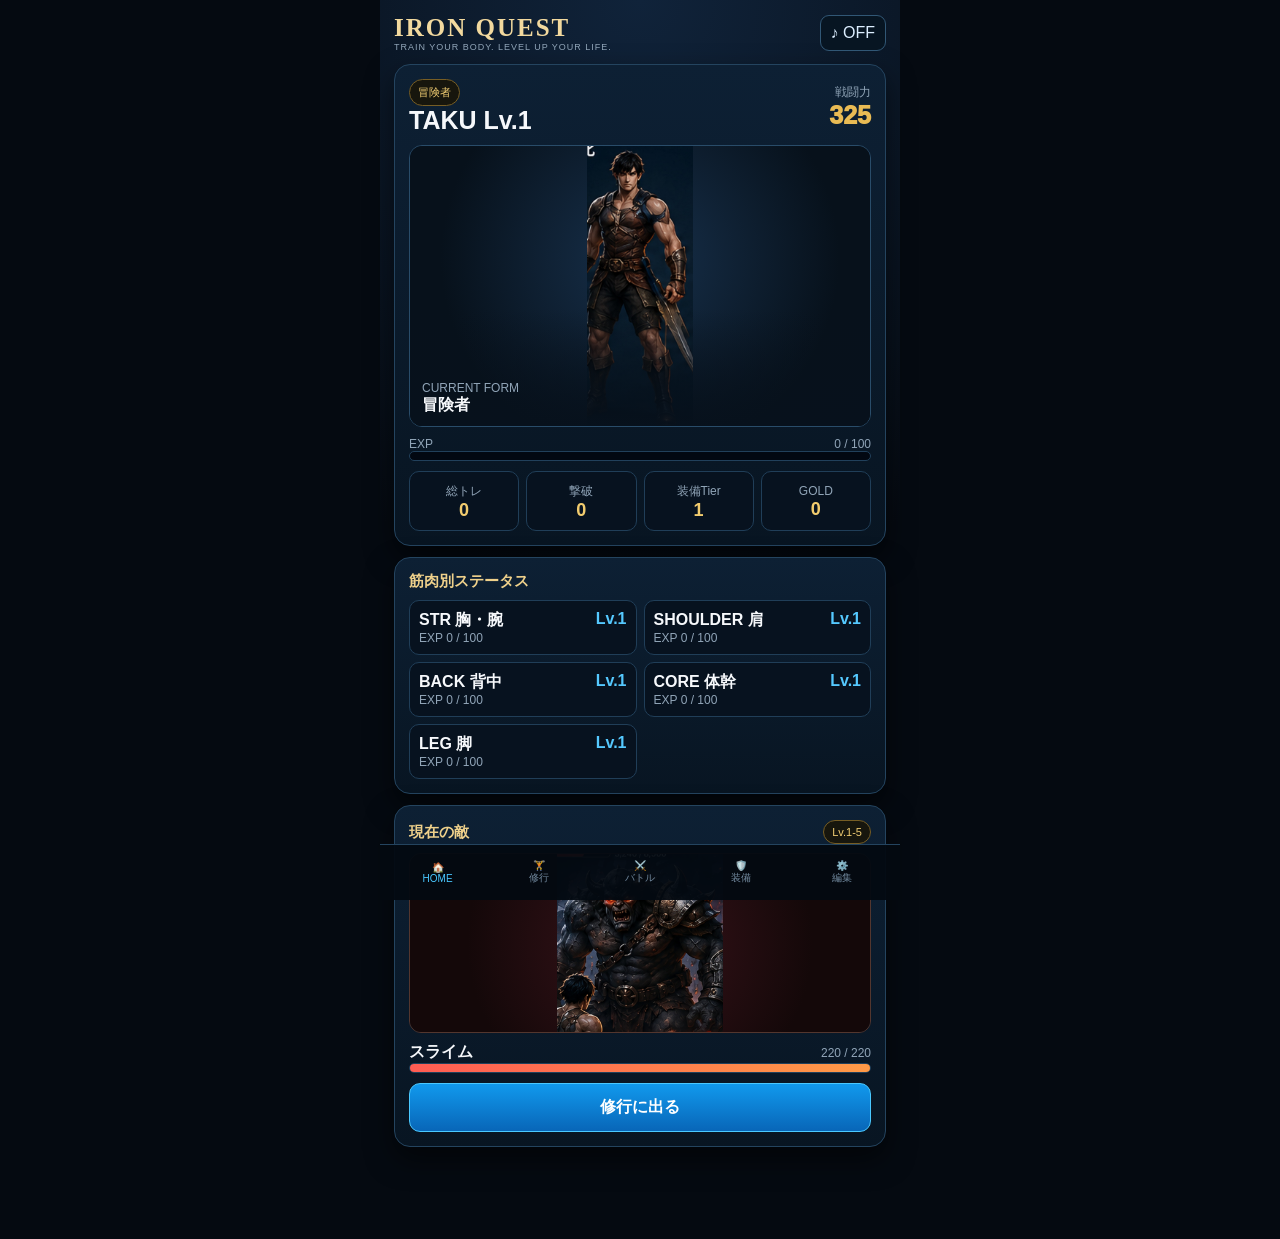
==== index.html @ e8887444 "Rename index 2.html to index.html" ====
<!doctype html>
<html lang="ja">
<head>
<meta charset="utf-8">
<meta name="viewport" content="width=device-width,initial-scale=1,viewport-fit=cover">
<meta name="theme-color" content="#050a11">
<link rel="manifest" href="manifest.json">
<link rel="apple-touch-icon" href="icon-192.png">
<title>IRON QUEST</title>
<style>
:root{
 --bg:#050a11;--panel:#0a1725;--panel2:#0e2135;--line:#24445f;--text:#f6f8fb;
 --muted:#91a5b8;--gold:#e9bb54;--blue:#21a8ff;--red:#ff6158;--green:#68d69b;
}
*{box-sizing:border-box}
body{margin:0;background:var(--bg);color:var(--text);font-family:-apple-system,BlinkMacSystemFont,"Segoe UI",sans-serif}
button,input,select{font:inherit} button{cursor:pointer}
.app{max-width:520px;min-height:100vh;margin:auto;padding:14px 14px 92px;background:radial-gradient(circle at 50% 0,#10233a 0,#050a11 46%)}
header{display:flex;justify-content:space-between;align-items:center;margin-bottom:12px}
.logo{font:900 25px Georgia,serif;letter-spacing:.08em;color:#f2d99e}.tag{font-size:9px;letter-spacing:.11em;color:var(--muted)}
.iconbtn{border:1px solid #315775;background:#071522;color:#dceeff;border-radius:9px;padding:8px 10px}
.card{background:linear-gradient(180deg,#0d2034,#081522);border:1px solid var(--line);border-radius:16px;padding:14px;box-shadow:0 12px 28px #0008}
.row{display:flex;gap:9px;align-items:center}.between{justify-content:space-between}.small{font-size:12px;color:var(--muted)}
.badge{display:inline-flex;padding:5px 8px;border:1px solid #765d24;border-radius:999px;background:#17160d;color:#f2ce73;font-size:11px}
.big{font-size:25px;font-weight:900}.power{font-size:25px;font-weight:1000;color:var(--gold)}
.hero{height:282px;margin:10px 0;border:1px solid #294c69;border-radius:13px;overflow:hidden;position:relative;background:#07111b}
.hero img{width:100%;height:100%;object-fit:contain;object-position:center bottom;background:radial-gradient(circle at 50% 40%,#17304b,#07111b 70%);display:block}
.hero:after{content:"";position:absolute;inset:0;background:linear-gradient(to top,#07111cf3 0,transparent 42%)}
.heroLabel{position:absolute;left:12px;bottom:10px;z-index:2}
.bar{height:10px;background:#020812;border:1px solid #21405b;border-radius:999px;overflow:hidden}.bar>div{height:100%;background:linear-gradient(90deg,#168ce2,#54d8ff)}
.hp>div{background:linear-gradient(90deg,#ff5c53,#ff9a47)}
.stats{display:grid;grid-template-columns:repeat(3,1fr);gap:7px;margin-top:10px}.stat{text-align:center;background:#07121f;border:1px solid #203e58;border-radius:10px;padding:9px}.stat b{display:block;font-size:18px;color:#f2cc6e}
.section{margin-top:11px}.section h3{font-size:15px;color:#efd18b;margin:0 0 9px}
.grid2{display:grid;grid-template-columns:1fr 1fr;gap:7px}.muscle{background:#07121f;border:1px solid #203e58;border-radius:10px;padding:9px}.muscle span{float:right;color:#55c9ff;font-weight:900}
.enemyVisual{height:180px;border:1px solid #53362e;border-radius:12px;overflow:hidden;background:#160a0a;margin:9px 0}.enemyVisual img{width:100%;height:100%;object-fit:contain;background:radial-gradient(circle,#39131a,#140809 70%)}
.primary,.secondary,.danger{width:100%;border-radius:11px;padding:13px 14px;font-weight:900}.primary{border:1px solid #4ac8ff;background:linear-gradient(180deg,#1199ed,#0866b8);color:white}.secondary{border:1px solid #2c506e;background:#0c2033;color:#eaf4ff}.danger{border:1px solid #6c3338;background:#2b1215;color:#ffb7bc}
.page{display:none}.page.active{display:block}
.tabs{position:fixed;bottom:0;left:50%;transform:translateX(-50%);max-width:520px;width:100%;display:grid;grid-template-columns:repeat(5,1fr);background:#040a11f2;border-top:1px solid #24445f;padding:7px 7px calc(7px + env(safe-area-inset-bottom));z-index:40}.tab{border:0;background:none;color:#72899e;padding:8px 3px;font-size:10px}.tab.active{color:#4ac8ff}
.exercise{background:#081827;border:1px solid #23445f;border-radius:12px;padding:11px;margin-bottom:8px}.exhead{display:flex;justify-content:space-between;gap:8px;margin-bottom:8px}.exname{font-weight:900}.type{font-size:10px;border:1px solid #365e7c;border-radius:999px;padding:4px 7px;color:#9cddff}
.setlabels{display:grid;grid-template-columns:28px 1fr 1fr 34px;gap:6px;margin:2px 0 0;color:#91a5b8;font-size:10px;text-align:center}.setrow{display:grid;grid-template-columns:28px 1fr 1fr 34px;gap:6px;align-items:center;margin-top:6px}.unitfield{position:relative}.unitfield input{width:100%;min-width:0;background:#030d17;border:1px solid #28506d;color:#fff;border-radius:8px;padding:9px 36px 9px 9px}.unitfield .unit{position:absolute;right:10px;top:50%;transform:translateY(-50%);font-size:12px;color:#91a5b8;pointer-events:none}.check{width:25px;height:25px;accent-color:#19a6ff}.record{font-size:11px;color:#f2c96c;margin-top:6px}
.editor{display:grid;grid-template-columns:1.6fr .7fr .7fr .6fr;gap:6px;margin-bottom:6px}.editor input,.muscleSel{width:100%;min-width:0;background:#030d17;border:1px solid #28506d;color:#fff;border-radius:8px;padding:8px}.editrow{display:flex;gap:6px;margin-bottom:10px}
.overlay{display:none;position:fixed;inset:0;background:#010409ed;z-index:90;align-items:center;justify-content:center;padding:18px}.overlay.show{display:flex}.modal{width:min(450px,100%);max-height:88vh;overflow:auto}.result{text-align:center}.resultExp{font-size:40px;color:#ffd15e;font-weight:1000}.damage{font-size:29px;color:#ffdf75;font-weight:1000;margin:5px 0}.loot{font-size:58px;margin:7px}
.reviewRow{display:grid;grid-template-columns:1.6fr .7fr .7fr .6fr;gap:6px;padding:8px 0;border-bottom:1px solid #193349;font-size:12px}.reviewRow b{font-size:12px}
.note{padding:10px;border:1px solid #294c68;background:#071522;border-radius:10px;font-size:12px;color:#b9cad8}.historyItem{padding:10px 0;border-bottom:1px solid #1a344a}.historyItem:last-child{border:0}
.toast{position:fixed;top:15px;left:50%;transform:translateX(-50%) translateY(-75px);z-index:100;background:#071726;border:1px solid #55c9ff;color:white;padding:10px 14px;border-radius:10px;transition:.25s;font-weight:800;text-align:center;max-width:90%}.toast.show{transform:translateX(-50%) translateY(0)}

/* ===== IRON QUEST battle / level-up presentation ===== */
.battleOverlay{display:none;position:fixed;inset:0;z-index:120;background:radial-gradient(circle at 50% 38%,#14243a 0,#03060b 72%);overflow:hidden;color:#fff}
.battleOverlay.show{display:block}
.battleStage{position:absolute;inset:0;max-width:520px;margin:auto;overflow:hidden}
.battleTop{position:absolute;top:max(18px,env(safe-area-inset-top));left:18px;right:18px;z-index:5}
.battleTitle{text-align:center;font-weight:1000;letter-spacing:.16em;color:#f0cd75;font-size:14px}
.battleEnemyName{text-align:center;font-size:25px;font-weight:1000;margin-top:6px}
.battleArena{position:absolute;left:0;right:0;top:105px;bottom:205px;overflow:hidden;background:
 radial-gradient(circle at 68% 42%,#57201855,transparent 27%),
 linear-gradient(to top,#03060b 0,#07101b 48%,#101725 100%)}
.battleArena:before{content:"";position:absolute;inset:0;background:linear-gradient(115deg,transparent 44%,#ffffff08 49%,transparent 54%)}
.fighter{position:absolute;bottom:28px;transition:transform .22s ease,filter .15s ease,opacity .25s}
.fighter img{width:100%;height:100%;object-fit:contain;display:block;filter:drop-shadow(0 15px 13px #000b)}
.playerFighter{width:46%;height:62%;left:-2%;transform:translateX(-8%) scale(.92);transform-origin:bottom center}
.enemyFighter{width:58%;height:78%;right:-4%;transform-origin:bottom center}
.playerFighter.attack{transform:translateX(58%) translateY(-3%) scale(1.04)}
.playerFighter.recoil{transform:translateX(-5%) scale(.92)}
.enemyFighter.hit{animation:enemyHit .42s ease}
.enemyFighter.criticalHit{animation:criticalHit .58s ease}
@keyframes enemyHit{0%,100%{transform:translateX(0)}25%{transform:translateX(13px) rotate(1deg);filter:brightness(1.8)}55%{transform:translateX(-10px) rotate(-1deg);filter:brightness(1.4)}}
@keyframes criticalHit{0%,100%{transform:scale(1)}18%{transform:translateX(20px) scale(1.03);filter:brightness(2.5)}38%{transform:translateX(-18px) scale(.97)}58%{transform:translateX(14px) scale(1.02);filter:hue-rotate(-25deg) brightness(1.9)}}
.slashFx{position:absolute;z-index:4;left:45%;top:30%;width:8px;height:230px;border-radius:99px;background:linear-gradient(#fff,#ffd44f 45%,#ff6a29);box-shadow:0 0 16px #fff,0 0 40px #ff9f27;opacity:0;transform:rotate(48deg) scaleY(.15)}
.slashFx.fire{animation:slash .32s ease-out}
@keyframes slash{0%{opacity:0;transform:rotate(48deg) scaleY(.12)}25%{opacity:1}100%{opacity:0;transform:rotate(48deg) scaleY(1.25)}}
.screenFlash{position:absolute;inset:0;z-index:3;background:#fff;opacity:0;pointer-events:none}
.screenFlash.fire{animation:flashBattle .32s ease-out}
@keyframes flashBattle{0%{opacity:0}18%{opacity:.72}100%{opacity:0}}
.damagePop{position:absolute;z-index:7;left:50%;top:43%;transform:translate(-50%,-50%) scale(.55);text-align:center;opacity:0;white-space:nowrap}
.damagePop.show{animation:damagePop .85s cubic-bezier(.2,.8,.2,1)}
.damageType{font-size:18px;font-weight:1000;letter-spacing:.12em}
.damageNumber{font-size:54px;line-height:.9;font-weight:1000;text-shadow:0 4px 0 #4c1600,0 0 18px currentColor}
.damagePop.normal{color:#f4f7fb}.damagePop.power{color:#73d4ff}.damagePop.critical{color:#ffd34f}
@keyframes damagePop{0%{opacity:0;transform:translate(-50%,-50%) scale(.45)}25%{opacity:1;transform:translate(-50%,-56%) scale(1.15)}70%{opacity:1;transform:translate(-50%,-62%) scale(1)}100%{opacity:0;transform:translate(-50%,-76%) scale(.92)}}
.battleHud{position:absolute;left:18px;right:18px;bottom:95px;z-index:6}
.battleHpLabels{display:flex;justify-content:space-between;align-items:end;margin-bottom:7px}
.battleHpName{font-size:19px;font-weight:900}.battleHpNum{font-size:13px;color:#9dafc1}
.battleHpBar{height:14px;background:#03070c;border:1px solid #324a60;border-radius:999px;overflow:hidden}
.battleHpFill{height:100%;background:linear-gradient(90deg,#ed3636,#ff7d3e);transition:width .8s cubic-bezier(.2,.8,.2,1);box-shadow:0 0 14px #ff483c77}
.battleMessage{height:44px;text-align:center;padding-top:12px;color:#a9bdcf;font-size:13px}
.rewardPanel{display:none;position:absolute;z-index:10;left:20px;right:20px;top:50%;transform:translateY(-50%);padding:20px;background:linear-gradient(180deg,#10243a,#07121e);border:1px solid #bc8a32;border-radius:18px;text-align:center;box-shadow:0 24px 70px #000d}
.rewardPanel.show{display:block;animation:panelIn .45s ease}
@keyframes panelIn{from{opacity:0;transform:translateY(-44%) scale(.9)}to{opacity:1;transform:translateY(-50%) scale(1)}}
.rewardTitle{font-size:27px;font-weight:1000;color:#ffd572}.rewardItems{display:grid;grid-template-columns:repeat(3,1fr);gap:8px;margin:16px 0}
.rewardItem{border:1px solid #294d69;background:#071725;border-radius:12px;padding:10px 5px}.rewardIcon{font-size:31px}.rewardVal{font-weight:900;color:#f3d076;font-size:13px;margin-top:4px}
.battleContinue{border:1px solid #4ac8ff;background:linear-gradient(#149eed,#0866b8);color:#fff;width:100%;border-radius:11px;padding:13px;font-weight:900}
.levelOverlay{display:none;position:fixed;inset:0;z-index:140;background:radial-gradient(circle at 50% 45%,#58461b 0,#111729 34%,#020509 75%);align-items:center;justify-content:center;padding:22px;color:#fff}
.levelOverlay.show{display:flex;animation:levelBg .8s ease}
@keyframes levelBg{0%{filter:brightness(3)}100%{filter:brightness(1)}}
.levelRays{position:absolute;width:430px;height:430px;border-radius:50%;background:repeating-conic-gradient(from 0deg,#ffd86600 0 8deg,#ffd86622 8deg 11deg);animation:spin 12s linear infinite}
@keyframes spin{to{transform:rotate(360deg)}}
.levelCard{position:relative;z-index:2;text-align:center;width:min(420px,100%)}
.levelKicker{color:#f4cf70;letter-spacing:.25em;font-weight:900}.levelMain{font-size:48px;font-weight:1000;color:#ffe28c;text-shadow:0 0 25px #ffbb36;margin:7px 0}
.levelJump{font-size:22px;font-weight:900}.levelChar{height:260px;margin:10px auto}.levelChar img{width:100%;height:100%;object-fit:contain;filter:drop-shadow(0 12px 16px #000)}
.levelStats{display:grid;grid-template-columns:1fr 1fr;gap:8px;margin:13px 0}.levelStat{background:#081827;border:1px solid #41617a;border-radius:11px;padding:10px}.levelStat b{display:block;color:#67d4ff;font-size:19px}
.levelUnlock{background:#241c0b;border:1px solid #9a7529;border-radius:12px;padding:10px;color:#f3d27d;margin-bottom:12px}

</style>
</head>
<body>
<div id="toast" class="toast"></div>
<div class="app">
<header>
 <div><div class="logo">IRON QUEST</div><div class="tag">TRAIN YOUR BODY. LEVEL UP YOUR LIFE.</div></div>
 <button id="soundBtn" class="iconbtn">♪ OFF</button>
</header>

<section id="home" class="page active">
 <div class="card">
  <div class="row between">
   <div><span id="titleBadge" class="badge">冒険者</span><div class="big">TAKU <span id="levelText">Lv.1</span></div></div>
   <div style="text-align:right"><div class="small">戦闘力</div><div class="power" id="powerText">0</div></div>
  </div>
  <div class="hero"><img id="heroImg" src="stage_1.jpg" alt="character"><div class="heroLabel"><div class="small">CURRENT FORM</div><b id="formText">冒険者</b></div></div>
  <div class="row between small"><span>EXP</span><span id="xpText"></span></div>
  <div class="bar"><div id="xpFill"></div></div>
  <div class="stats" style="grid-template-columns:repeat(4,1fr)">
   <div class="stat"><span class="small">総トレ</span><b id="totalWorkouts">0</b></div>
   <div class="stat"><span class="small">撃破</span><b id="kills">0</b></div>
   <div class="stat"><span class="small">装備Tier</span><b id="gearTier">1</b></div>
   <div class="stat"><span class="small">GOLD</span><b id="goldText">0</b></div>
  </div>
 </div>
 <div class="card section"><h3>筋肉別ステータス</h3><div id="muscleGrid" class="grid2"></div></div>
 <div class="card section">
  <div class="row between"><h3 style="margin:0">現在の敵</h3><span class="badge" id="enemyLv"></span></div>
  <div class="enemyVisual"><img id="enemyImg" src="enemy.jpg" alt="enemy"></div>
  <div class="row between"><b id="enemyName"></b><span class="small" id="enemyHpText"></span></div>
  <div class="bar hp"><div id="enemyHpFill"></div></div>
  <div style="height:10px"></div><button class="primary" data-go="train">修行に出る</button>
 </div>
</section>

<section id="train" class="page">
 <div class="card"><div class="row between"><div><div class="small">TODAY'S TRAINING</div><h2 style="margin:2px 0">今日の修行</h2></div><span class="badge" id="progressBadge">0%</span></div><div class="small">重量・回数は各セットで変更可能。変更値は次回にも引き継がれます。</div></div>
 <div id="exerciseList" class="section"></div>
 <button class="primary" id="reviewBtn">トレーニング完了 → 記録確認</button>
</section>

<section id="battle" class="page">
 <div class="card">
  <div class="small">BATTLE</div><h2 style="margin:2px 0">討伐進行</h2>
  <div class="enemyVisual"><img src="boss.jpg" alt="boss"></div>
  <div class="row between"><b id="battleEnemy"></b><span class="small" id="battleHp"></span></div>
  <div class="bar hp"><div id="battleHpFill"></div></div>
  <div class="note section">トレーニングを確定すると攻撃。自己ベスト更新数に応じて追加ダメージ。</div>
 </div>
</section>

<section id="gear" class="page">
 <div class="card"><div class="small">CHARACTER</div><h2 style="margin:2px 0">装備・進化</h2><div class="hero"><img id="gearImg" src="stage_1.jpg" alt="character"></div><div id="gearDesc"></div></div>
 <div class="card section"><h3>次の進化</h3><div id="evolutionText" class="note"></div></div>
</section>

<section id="settings" class="page">
 <div class="card"><div class="small">TRAINING MENU</div><h2 style="margin:2px 0">メニュー編集</h2><div class="small">種目・重量・回数・セット・対象部位をいつでも変更。</div><div style="height:12px"></div><div id="menuEditor"></div><button class="secondary" id="addExercise">＋ 種目追加</button><div style="height:8px"></div><button class="primary" id="saveMenu">保存</button></div>
 <div class="card section"><h3>履歴</h3><div id="history"></div></div>
 <div class="card section"><button class="danger" id="resetData">全データ初期化</button></div>
</section>
</div>

<nav class="tabs">
 <button class="tab active" data-page="home">🏠<br>HOME</button>
 <button class="tab" data-page="train">🏋️<br>修行</button>
 <button class="tab" data-page="battle">⚔️<br>バトル</button>
 <button class="tab" data-page="gear">🛡️<br>装備</button>
 <button class="tab" data-page="settings">⚙️<br>編集</button>
</nav>

<div class="overlay" id="reviewOverlay">
 <div class="card modal">
  <div class="small">REVIEW</div><h2 style="margin:2px 0 8px">今日の記録を確認</h2>
  <div id="reviewList"></div>
  <div style="height:10px"></div>
  <button class="primary" id="finalizeBtn">記録を確定して戦う</button>
  <div style="height:7px"></div><button class="secondary" id="backToTrain">戻って修正</button>
 </div>
</div>

<div class="overlay" id="resultOverlay">
 <div class="card modal result">
  <div class="small">TRAINING COMPLETE</div>
  <div class="resultExp" id="resultTitle"></div>
  <div class="damage" id="damageText"></div>
  <div id="resultText"></div>
  <div class="loot" id="loot"></div>
  <button class="primary" id="closeResult">報酬を受け取る</button>
 </div>
</div>


<div id="battleOverlay" class="battleOverlay" aria-hidden="true">
  <div class="battleStage">
    <div class="battleTop">
      <div class="battleTitle">BATTLE</div>
      <div id="animEnemyName" class="battleEnemyName">ENEMY</div>
    </div>
    <div class="battleArena">
      <div id="animPlayer" class="fighter playerFighter"><img id="animPlayerImg" src="stage_1.jpg" alt="player"></div>
      <div id="animEnemy" class="fighter enemyFighter"><img src="enemy.jpg" alt="enemy"></div>
      <div id="slashFx" class="slashFx"></div>
      <div id="screenFlash" class="screenFlash"></div>
      <div id="damagePop" class="damagePop normal">
        <div id="damageType" class="damageType">NORMAL</div>
        <div id="damageNumber" class="damageNumber">0</div>
      </div>
    </div>
    <div class="battleHud">
      <div class="battleHpLabels"><div id="animHpName" class="battleHpName">ENEMY</div><div id="animHpText" class="battleHpNum">0 / 0</div></div>
      <div class="battleHpBar"><div id="animHpFill" class="battleHpFill"></div></div>
      <div id="battleMessage" class="battleMessage">トレーニング結果を戦闘力へ変換中...</div>
    </div>
    <div id="rewardPanel" class="rewardPanel">
      <div id="rewardTitle" class="rewardTitle">VICTORY!</div>
      <div class="small">討伐報酬</div>
      <div class="rewardItems">
        <div class="rewardItem"><div class="rewardIcon">✨</div><div class="small">EXP</div><div id="rewardExp" class="rewardVal">+0</div></div>
        <div class="rewardItem"><div class="rewardIcon">🪙</div><div class="small">GOLD</div><div id="rewardGold" class="rewardVal">+0</div></div>
        <div class="rewardItem"><div class="rewardIcon">💎</div><div class="small">DROP</div><div id="rewardDrop" class="rewardVal">なし</div></div>
      </div>
      <button id="battleContinue" class="battleContinue">次へ</button>
    </div>
  </div>
</div>

<div id="levelOverlay" class="levelOverlay" aria-hidden="true">
  <div class="levelRays"></div>
  <div class="levelCard">
    <div class="levelKicker">LEVEL UP</div>
    <div class="levelMain">LEVEL UP!</div>
    <div id="levelJump" class="levelJump">Lv.1 → Lv.2</div>
    <div class="levelChar"><img id="levelCharImg" src="stage_1.jpg" alt="level up character"></div>
    <div class="levelStats">
      <div class="levelStat"><span class="small">戦闘力</span><b id="levelPowerGain">+0</b></div>
      <div class="levelStat"><span class="small">筋肉LvUP</span><b id="levelMuscleGain">0</b></div>
    </div>
    <div id="levelUnlock" class="levelUnlock">新たな力を獲得した</div>
    <button id="levelContinue" class="battleContinue">冒険を続ける</button>
  </div>
</div>

<script>
(function(){
"use strict";
const defaultMenu=[
{name:"オーバーヘッドプレス",muscle:"SHOULDER",sets:[{kg:35,reps:15},{kg:35,reps:15}]},
{name:"ラットプルダウン",muscle:"BACK",sets:[{kg:35,reps:15},{kg:45,reps:15}]},
{name:"チェストプレス",muscle:"STR",sets:[{kg:25,reps:15},{kg:25,reps:15}]},
{name:"ペクトラル",muscle:"STR",sets:[{kg:15,reps:15},{kg:15,reps:15}]},
{name:"アブドミナルクランチ",muscle:"CORE",sets:[{kg:25,reps:15},{kg:25,reps:15}]},
{name:"ローバック",muscle:"BACK",sets:[{kg:43,reps:15},{kg:43,reps:15}]},
{name:"ロータリートーソー",muscle:"CORE",sets:[{kg:20,reps:15},{kg:20,reps:15}]},
{name:"レッグプレス",muscle:"LEG",sets:[{kg:41,reps:20},{kg:41,reps:20}]},
{name:"アダクター",muscle:"LEG",sets:[{kg:15,reps:20}]}
];
const enemies=[
{name:"スライム",hp:220,lv:"Lv.1-5"},{name:"ゴブリン",hp:350,lv:"Lv.5-10"},{name:"オーガ",hp:600,lv:"Lv.10-20"},
{name:"黒オーガ",hp:900,lv:"Lv.20-30"},{name:"ミノタウロス",hp:1300,lv:"Lv.30-50"},{name:"ドラゴン",hp:1900,lv:"Lv.50-70"},{name:"魔王",hp:2800,lv:"Lv.70+"}
];
const stages=[
{lv:1,title:"冒険者",desc:"初期装備",img:1},{lv:3,title:"木剣士",desc:"武器強化",img:2},{lv:5,title:"革装戦士",desc:"革装備",img:3},
{lv:8,title:"鉄剣士",desc:"鉄剣を獲得",img:4},{lv:10,title:"軽装騎士",desc:"騎士装備",img:5},{lv:15,title:"黒鋼騎士",desc:"肩・胴装備強化",img:6},
{lv:20,title:"重装騎士",desc:"重装備",img:7},{lv:30,title:"魔剣士",desc:"魔剣・赤いオーラ",img:8},
{lv:50,title:"竜騎士",desc:"青炎装備",img:9},{lv:80,title:"神話戦士",desc:"神話級装備",img:10},{lv:100,title:"最終覚醒",desc:"最終形態",img:10}
];
const initial={level:1,xp:0,totalWorkouts:0,kills:0,enemyIndex:0,enemyHp:220,
muscles:{STR:{lv:1,xp:0},SHOULDER:{lv:1,xp:0},BACK:{lv:1,xp:0},CORE:{lv:1,xp:0},LEG:{lv:1,xp:0}},
menu:defaultMenu,records:{},history:[],gold:0};
const clone=x=>JSON.parse(JSON.stringify(x));
function load(){try{const x=JSON.parse(localStorage.getItem("ironQuestV4"));return x?Object.assign(clone(initial),x):clone(initial)}catch(e){return clone(initial)}}
let state=load(),audioCtx=null,bgmTimer=null,bgmOn=false;
function save(){try{localStorage.setItem("ironQuestV4",JSON.stringify(state))}catch(e){}}
function xpNeed(lv){return 100+Math.floor((lv-1)*18)}
function stage(){let s=stages[0];stages.forEach(v=>{if(state.level>=v.lv)s=v});return s}
function power(){return Math.round(state.level*115+Object.values(state.muscles).reduce((a,m)=>a+m.lv*42,0))}
function toast(msg){const e=document.getElementById("toast");e.textContent=msg;e.classList.add("show");setTimeout(()=>e.classList.remove("show"),1600)}
function go(id){document.querySelectorAll(".page").forEach(p=>p.classList.toggle("active",p.id===id));document.querySelectorAll(".tab").forEach(t=>t.classList.toggle("active",t.dataset.page===id));if(id==="train")renderTraining();if(id==="settings")renderEditor();renderAll()}
document.querySelectorAll("[data-go]").forEach(b=>b.addEventListener("click",()=>go(b.dataset.go)));
document.querySelectorAll(".tab").forEach(b=>b.addEventListener("click",()=>go(b.dataset.page)));
function renderAll(){
 const st=stage(),en=enemies[state.enemyIndex%enemies.length];
 if(!Number.isFinite(state.enemyHp)||state.enemyHp<=0)state.enemyHp=en.hp;
 ["heroImg","gearImg"].forEach(id=>document.getElementById(id).src="stage_"+st.img+".jpg");
 document.getElementById("titleBadge").textContent=st.title;document.getElementById("formText").textContent=st.title;
 document.getElementById("levelText").textContent="Lv."+state.level;document.getElementById("powerText").textContent=power().toLocaleString();
 document.getElementById("xpText").textContent=state.xp+" / "+xpNeed(state.level);document.getElementById("xpFill").style.width=Math.min(100,state.xp/xpNeed(state.level)*100)+"%";
 document.getElementById("totalWorkouts").textContent=state.totalWorkouts;document.getElementById("kills").textContent=state.kills;document.getElementById("goldText").textContent=(state.gold||0).toLocaleString();document.getElementById("gearTier").textContent=st.img;
 const labels={STR:"STR 胸・腕",SHOULDER:"SHOULDER 肩",BACK:"BACK 背中",CORE:"CORE 体幹",LEG:"LEG 脚"};
 document.getElementById("muscleGrid").innerHTML=Object.entries(state.muscles).map(([k,m])=>'<div class="muscle"><b>'+labels[k]+'</b><span>Lv.'+m.lv+'</span><div class="small">EXP '+m.xp+' / 100</div></div>').join("");
 ["enemyName","battleEnemy"].forEach(id=>document.getElementById(id).textContent=en.name);
 document.getElementById("enemyLv").textContent=en.lv;document.getElementById("enemyHpText").textContent=state.enemyHp+" / "+en.hp;document.getElementById("battleHp").textContent=state.enemyHp+" / "+en.hp;
 const hp=Math.max(0,Math.min(100,state.enemyHp/en.hp*100));document.getElementById("enemyHpFill").style.width=hp+"%";document.getElementById("battleHpFill").style.width=hp+"%";
 document.getElementById("gearDesc").innerHTML='<b style="color:#e9bb54">'+st.title+'</b><div class="small">'+st.desc+'</div>';
 const next=stages.find(x=>x.lv>state.level);document.getElementById("evolutionText").textContent=next?'Lv.'+next.lv+'「'+next.title+'」で '+next.desc:'最終覚醒済み';
 renderHistory();
}
function renderTraining(){
 const root=document.getElementById("exerciseList");root.innerHTML="";
 state.menu.forEach(ex=>{
  const box=document.createElement("div");box.className="exercise";
  box.innerHTML='<div class="exhead"><div class="exname"></div><span class="type"></span></div><div class="setlabels"><span>SET</span><span>重量</span><span>回数</span><span>完了</span></div><div class="sets"></div>';
  box.querySelector(".exname").textContent=ex.name;box.querySelector(".type").textContent=ex.muscle;
  const sets=box.querySelector(".sets");
  ex.sets.forEach((set,j)=>{
   const r=document.createElement("div");r.className="setrow";r.innerHTML='<b>'+(j+1)+'</b><div class="unitfield"><input class="kg" inputmode="decimal"><span class="unit">kg</span></div><div class="unitfield"><input class="reps" inputmode="numeric"><span class="unit">回</span></div><input class="check" type="checkbox">';
   const kg=r.querySelector(".kg"),reps=r.querySelector(".reps");kg.value=set.kg;reps.value=set.reps;
   kg.addEventListener("change",()=>{set.kg=Number(kg.value)||0;save()});reps.addEventListener("change",()=>{set.reps=Number(reps.value)||0;save()});r.querySelector(".check").addEventListener("change",updateProgress);sets.appendChild(r);
  });
  if(state.records[ex.name]){const d=document.createElement("div");d.className="record";d.textContent="自己ベスト総負荷："+state.records[ex.name].toLocaleString()+"kg";box.appendChild(d)}
  root.appendChild(box);
 });updateProgress();
}
function updateProgress(){const all=[...document.querySelectorAll("#exerciseList .check")],done=all.filter(x=>x.checked).length;document.getElementById("progressBadge").textContent=all.length?Math.round(done/all.length*100)+"%":"0%"}
document.getElementById("reviewBtn").addEventListener("click",()=>{
 const checks=[...document.querySelectorAll("#exerciseList .check")];if(!checks.length||checks.some(x=>!x.checked)){toast("全セット完了後に確認できます");return}
 const root=document.getElementById("reviewList");root.innerHTML='<div class="reviewRow"><b>種目</b><b>重量</b><b>回数</b><b>SET</b></div>';
 state.menu.forEach(ex=>{const r=document.createElement("div");r.className="reviewRow";r.innerHTML='<b></b><span></span><span></span><span></span>';r.children[0].textContent=ex.name;r.children[1].textContent=ex.sets.map(s=>s.kg+"kg").join(" / ");r.children[2].textContent=ex.sets.map(s=>s.reps+"回").join(" / ");r.children[3].textContent=ex.sets.length;root.appendChild(r)});
 document.getElementById("reviewOverlay").classList.add("show");
});
document.getElementById("backToTrain").addEventListener("click",()=>document.getElementById("reviewOverlay").classList.remove("show"));
document.getElementById("finalizeBtn").addEventListener("click",finalizeWorkout);

const wait=ms=>new Promise(resolve=>setTimeout(resolve,ms));
function attackClass(prs){
  if(prs>=3)return {name:"CRITICAL!!",cls:"critical",mult:1.85};
  if(prs>=1)return {name:"POWER!",cls:"power",mult:1.30};
  return {name:"NORMAL",cls:"normal",mult:1.00};
}
async function playBattleSequence(data){
  const ov=document.getElementById("battleOverlay"), st=stage();
  const en=data.enemyBefore;
  document.getElementById("animPlayerImg").src="stage_"+st.img+".jpg";
  document.getElementById("animEnemyName").textContent=en.name;
  document.getElementById("animHpName").textContent=en.name;
  document.getElementById("animHpText").textContent=data.hpBefore+" / "+en.hp;
  document.getElementById("animHpFill").style.width=Math.max(0,data.hpBefore/en.hp*100)+"%";
  document.getElementById("battleMessage").textContent="現実の修行を攻撃力へ変換...";
  document.getElementById("rewardPanel").classList.remove("show");
  ov.classList.add("show"); ov.setAttribute("aria-hidden","false");
  await wait(650);

  const p=document.getElementById("animPlayer"), enemy=document.getElementById("animEnemy");
  const slash=document.getElementById("slashFx"), flash=document.getElementById("screenFlash");
  const pop=document.getElementById("damagePop");
  p.classList.add("attack");
  await wait(180);
  slash.classList.add("fire"); flash.classList.add("fire");
  enemy.classList.add(data.attack.cls==="critical"?"criticalHit":"hit");
  pop.className="damagePop "+data.attack.cls+" show";
  document.getElementById("damageType").textContent=data.attack.name;
  document.getElementById("damageNumber").textContent=data.damage.toLocaleString();
  document.getElementById("battleMessage").textContent=data.attack.name+"　"+data.damage.toLocaleString()+" DAMAGE";
  if(data.attack.cls==="critical") playSfx("win"); else playSfx("hit");
  await wait(350);
  document.getElementById("animHpFill").style.width=Math.max(0,data.hpAfter/en.hp*100)+"%";
  document.getElementById("animHpText").textContent=Math.max(0,data.hpAfter)+" / "+en.hp;
  p.classList.remove("attack");p.classList.add("recoil");
  await wait(650);
  slash.classList.remove("fire");flash.classList.remove("fire");enemy.classList.remove("hit","criticalHit");p.classList.remove("recoil");
  await wait(380);

  document.getElementById("rewardTitle").textContent=data.defeated?"VICTORY!":"TRAINING COMPLETE";
  document.getElementById("rewardExp").textContent="+"+data.exp;
  document.getElementById("rewardGold").textContent="+"+data.gold;
  document.getElementById("rewardDrop").textContent=data.drop||"—";
  document.getElementById("battleMessage").textContent=data.defeated?en.name+" を撃破した！":"敵はまだ立っている。次の修行で追撃しよう。";
  document.getElementById("rewardPanel").classList.add("show");
  return new Promise(resolve=>{
    document.getElementById("battleContinue").onclick=()=>{
      document.getElementById("rewardPanel").classList.remove("show");
      ov.classList.remove("show");ov.setAttribute("aria-hidden","true");resolve();
    };
  });
}
async function playLevelSequence(data){
  if(data.newLv<=data.oldLv)return;
  const ov=document.getElementById("levelOverlay"),st=stage();
  document.getElementById("levelJump").textContent="Lv."+data.oldLv+" → Lv."+data.newLv;
  document.getElementById("levelCharImg").src="stage_"+st.img+".jpg";
  document.getElementById("levelPowerGain").textContent="+"+Math.max(0,data.powerAfter-data.powerBefore).toLocaleString();
  document.getElementById("levelMuscleGain").textContent=data.muscleUps.length+" UP";
  const oldStage=stages.slice().reverse().find(x=>x.lv<=data.oldLv)||stages[0];
  const newStage=stage();
  document.getElementById("levelUnlock").textContent=newStage.title!==oldStage.title
    ?"進化解放：「"+newStage.title+"」"
    :(data.muscleUps.length?data.muscleUps.join(" / "):"基礎戦闘力が上昇した");
  ov.classList.add("show");ov.setAttribute("aria-hidden","false");playSfx("win");
  return new Promise(resolve=>{
    document.getElementById("levelContinue").onclick=()=>{
      ov.classList.remove("show");ov.setAttribute("aria-hidden","true");resolve();
    };
  });
}

async function finalizeWorkout(){
 document.getElementById("reviewOverlay").classList.remove("show");
 let earned=90,prs=0,gains={STR:0,SHOULDER:0,BACK:0,CORE:0,LEG:0};
 const powerBefore=power();
 const enemyBefore={...enemies[state.enemyIndex%enemies.length]};
 const hpBefore=state.enemyHp;

 state.menu.forEach(ex=>{
   const vol=ex.sets.reduce((a,s)=>a+(+s.kg||0)*(+s.reps||0),0),prev=state.records[ex.name]||0;
   let gain=10+Math.min(28,Math.round(vol/270));
   if(vol>prev){gain+=15;prs++;state.records[ex.name]=vol}
   gains[ex.muscle]+=gain;earned+=Math.round(gain*.45)
 });

 const ups=[];
 Object.entries(gains).forEach(([k,g])=>{
   const m=state.muscles[k];m.xp+=g;
   while(m.xp>=100){m.xp-=100;m.lv++;ups.push(k+" Lv."+m.lv)}
 });

 const oldLv=state.level;
 state.xp+=earned;
 while(state.xp>=xpNeed(state.level)){state.xp-=xpNeed(state.level);state.level++}
 state.totalWorkouts++;

 const atk=attackClass(prs);
 const baseDamage=100+prs*35+Math.round(power()/110);
 const damage=Math.round(baseDamage*atk.mult);
 const hpAfter=Math.max(0,hpBefore-damage);
 state.enemyHp=hpAfter;

 let defeated=null,drop="",goldEarned=25+prs*10;
 if(state.enemyHp<=0){
   defeated=enemyBefore;state.kills++;
   goldEarned+=50+state.enemyIndex*20;
   const drops=["鉄鉱石","革素材","魔石","強化石","竜鱗"];
   drop=drops[Math.min(state.enemyIndex,drops.length-1)];
   state.enemyIndex=(state.enemyIndex+1)%enemies.length;
   state.enemyHp=enemies[state.enemyIndex].hp;
 }
 state.gold=(state.gold||0)+goldEarned;
 state.history.unshift({date:new Date().toLocaleDateString("ja-JP"),exp:earned,damage,prs,level:state.level,attack:atk.name});
 state.history=state.history.slice(0,12);
 save();
 const powerAfter=power();
 renderAll();

 await playBattleSequence({
   enemyBefore,hpBefore,hpAfter,damage,exp:earned,gold:goldEarned,drop,
   defeated,attack:atk
 });
 await playLevelSequence({
   oldLv,newLv:state.level,powerBefore,powerAfter,muscleUps:ups
 });
 go("home");
}
document.getElementById("closeResult").addEventListener("click",()=>{document.getElementById("resultOverlay").classList.remove("show");go("home")});
function renderEditor(){
 const root=document.getElementById("menuEditor");root.innerHTML="";
 state.menu.forEach((ex,i)=>{const w=document.createElement("div");w.innerHTML='<div class="editor"><input class="n"><input class="k" inputmode="decimal"><input class="r" inputmode="numeric"><input class="s" inputmode="numeric"></div><div class="editrow"><select class="muscleSel"></select><button class="iconbtn del">削除</button></div>';
 w.querySelector(".n").value=ex.name;w.querySelector(".k").value=ex.sets[0]?.kg||0;w.querySelector(".r").value=ex.sets[0]?.reps||0;w.querySelector(".s").value=ex.sets.length;
 const sel=w.querySelector(".muscleSel");["STR","SHOULDER","BACK","CORE","LEG"].forEach(m=>{const o=document.createElement("option");o.value=m;o.textContent=m;o.selected=m===ex.muscle;sel.appendChild(o)});w.querySelector(".del").addEventListener("click",()=>{state.menu.splice(i,1);renderEditor()});root.appendChild(w)});
}
document.getElementById("addExercise").addEventListener("click",()=>{state.menu.push({name:"新しい種目",muscle:"STR",sets:[{kg:10,reps:15},{kg:10,reps:15}]});renderEditor()});
document.getElementById("saveMenu").addEventListener("click",()=>{[...document.querySelectorAll("#menuEditor>div")].forEach((w,i)=>{const ex=state.menu[i],kg=+w.querySelector(".k").value||0,reps=+w.querySelector(".r").value||0,n=Math.max(1,+w.querySelector(".s").value||1);ex.name=w.querySelector(".n").value.trim()||"種目";ex.muscle=w.querySelector(".muscleSel").value;const old=ex.sets;ex.sets=Array.from({length:n},(_,j)=>({kg:old[j]?.kg??kg,reps:old[j]?.reps??reps}));ex.sets[0].kg=kg;ex.sets[0].reps=reps});save();toast("メニューを保存しました");renderTraining()});
function renderHistory(){const root=document.getElementById("history");if(!root)return;root.innerHTML=state.history.length?state.history.map(h=>'<div class="historyItem"><b>'+h.date+'　Lv.'+h.level+'</b><div class="small">+'+h.exp+' EXP / '+h.damage+' DMG / '+(h.attack||'NORMAL')+' / PR '+h.prs+'種目</div></div>').join(""):'<div class="small">まだ記録はありません。</div>'}
document.getElementById("resetData").addEventListener("click",()=>{if(confirm("全記録を初期化しますか？")){state=clone(initial);save();renderAll();renderEditor();renderTraining();toast("初期化しました")}});
function ensureAudio(){if(!audioCtx)audioCtx=new(window.AudioContext||window.webkitAudioContext)()}
function tone(f,d,type="triangle",gain=.02){ensureAudio();const o=audioCtx.createOscillator(),g=audioCtx.createGain();o.type=type;o.frequency.value=f;g.gain.value=gain;o.connect(g);g.connect(audioCtx.destination);o.start();g.gain.exponentialRampToValueAtTime(.0001,audioCtx.currentTime+d);o.stop(audioCtx.currentTime+d)}
function playSfx(kind){if(!bgmOn)return;if(kind==="win"){[523,659,784,1046].forEach((f,i)=>setTimeout(()=>tone(f,.18,"triangle",.04),i*110))}else tone(120,.12,"sawtooth",.04)}
function startBgm(){ensureAudio();bgmOn=true;document.getElementById("soundBtn").textContent="♪ ON";const notes=[220,261.6,329.6,293.7,246.9,293.7,329.6,392];let i=0;bgmTimer=setInterval(()=>tone(notes[i++%notes.length],.32,"triangle",.012),420)}
function stopBgm(){bgmOn=false;clearInterval(bgmTimer);document.getElementById("soundBtn").textContent="♪ OFF"}
document.getElementById("soundBtn").addEventListener("click",()=>bgmOn?stopBgm():startBgm());
renderAll();
})();
</script>
</body></html>
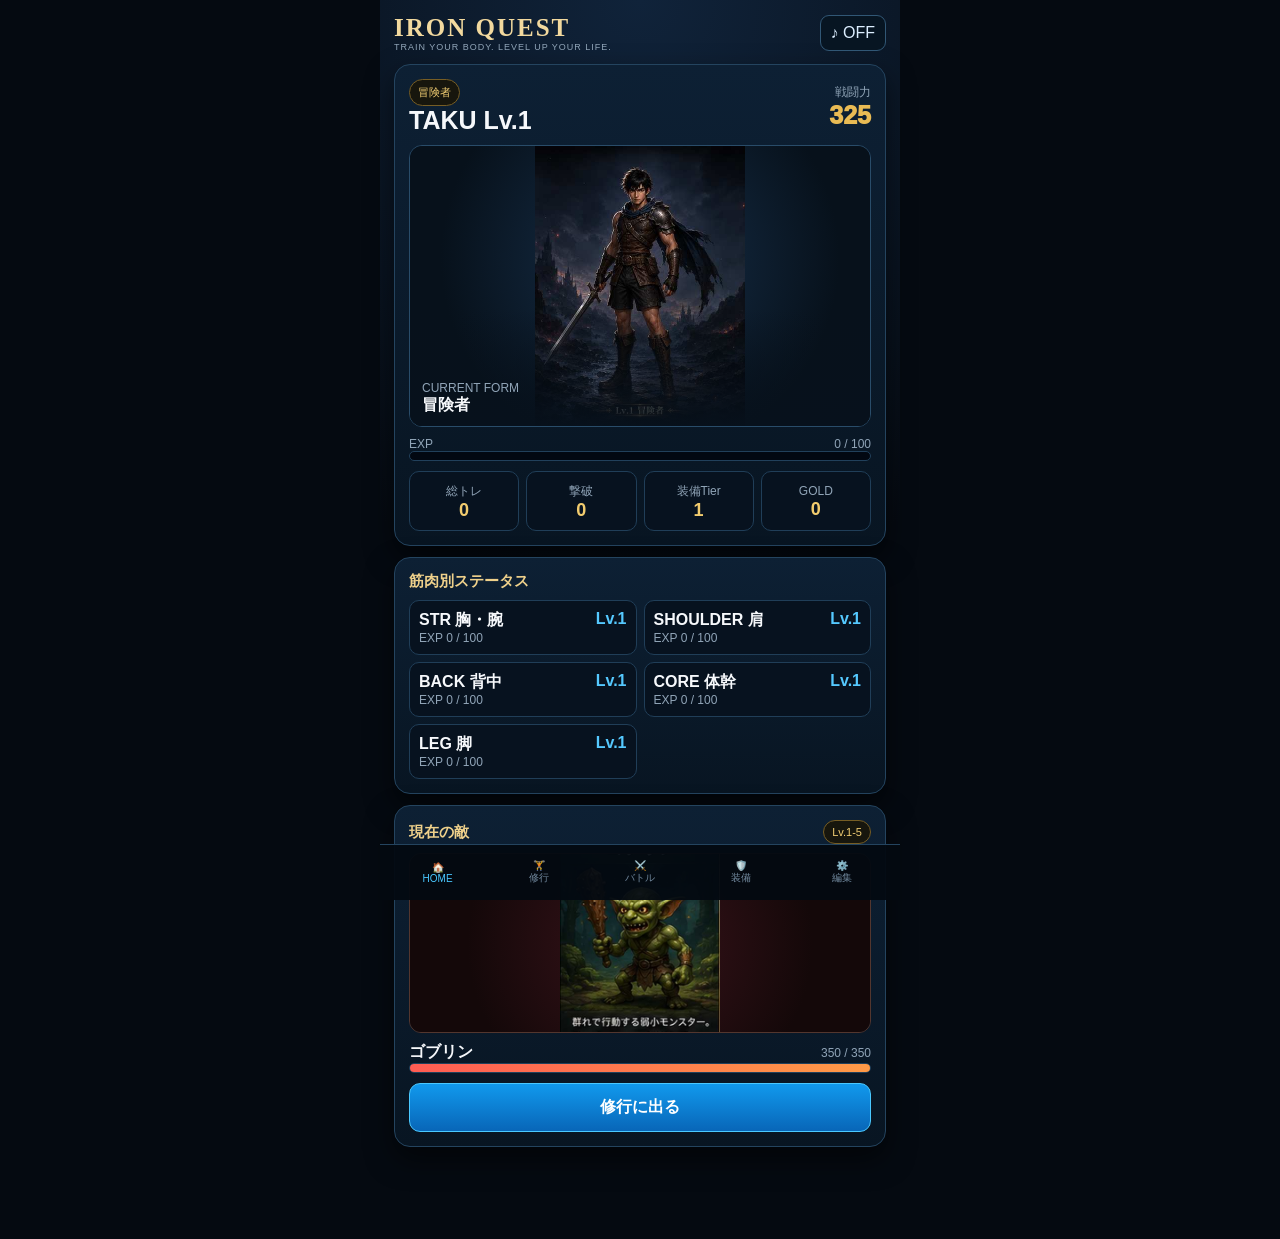
==== commit 964d0b27: "Add files via upload" ====
--- a/index.html
+++ b/index.html
@@ -145,7 +145,7 @@
 <section id="battle" class="page">
  <div class="card">
   <div class="small">BATTLE</div><h2 style="margin:2px 0">討伐進行</h2>
-  <div class="enemyVisual"><img src="boss.jpg" alt="boss"></div>
+  <div class="enemyVisual"><img id="battleEnemyImg" src="enemy.jpg" alt="boss"></div>
   <div class="row between"><b id="battleEnemy"></b><span class="small" id="battleHp"></span></div>
   <div class="bar hp"><div id="battleHpFill"></div></div>
   <div class="note section">トレーニングを確定すると攻撃。自己ベスト更新数に応じて追加ダメージ。</div>
@@ -202,7 +202,7 @@
     </div>
     <div class="battleArena">
       <div id="animPlayer" class="fighter playerFighter"><img id="animPlayerImg" src="stage_1.jpg" alt="player"></div>
-      <div id="animEnemy" class="fighter enemyFighter"><img src="enemy.jpg" alt="enemy"></div>
+      <div id="animEnemy" class="fighter enemyFighter"><img id="animEnemyImg" src="enemy.jpg" alt="enemy"></div>
       <div id="slashFx" class="slashFx"></div>
       <div id="screenFlash" class="screenFlash"></div>
       <div id="damagePop" class="damagePop normal">
@@ -259,16 +259,27 @@
 {name:"アダクター",muscle:"LEG",sets:[{kg:15,reps:20}]}
 ];
 const enemies=[
-{name:"スライム",hp:220,lv:"Lv.1-5"},{name:"ゴブリン",hp:350,lv:"Lv.5-10"},{name:"オーガ",hp:600,lv:"Lv.10-20"},
-{name:"黒オーガ",hp:900,lv:"Lv.20-30"},{name:"ミノタウロス",hp:1300,lv:"Lv.30-50"},{name:"ドラゴン",hp:1900,lv:"Lv.50-70"},{name:"魔王",hp:2800,lv:"Lv.70+"}
+{name:"ゴブリン",min:1,max:5,hp:350,gold:60,exp:40,lv:"Lv.1-5",img:"enemy_goblin.jpg",drop:"ゴブリンの牙"},
+{name:"スケルトン",min:6,max:10,hp:700,gold:120,exp:80,lv:"Lv.6-10",img:"enemy_skeleton.jpg",drop:"古びた骨"},
+{name:"オーク",min:11,max:20,hp:1500,gold:240,exp:160,lv:"Lv.11-20",img:"enemy_orc.jpg",drop:"オークの角"},
+{name:"オーガ",min:21,max:35,hp:2800,gold:480,exp:320,lv:"Lv.21-35",img:"enemy_ogre.jpg",drop:"巨人の血"},
+{name:"ワイバーン",min:36,max:60,hp:6500,gold:900,exp:620,lv:"Lv.36-60",img:"enemy_wyvern.jpg",drop:"竜の鱗"},
+{name:"ドラゴン",min:61,max:85,hp:15000,gold:1800,exp:1200,lv:"Lv.61-85",img:"enemy_dragon.jpg",drop:"竜の宝玉"},
+{name:"魔王 / 古竜",min:86,max:999,hp:40000,gold:4000,exp:2500,lv:"Lv.86-100",img:"enemy_final.jpg",drop:"魔王の心臓"}
 ];
 const stages=[
-{lv:1,title:"冒険者",desc:"初期装備",img:1},{lv:3,title:"木剣士",desc:"武器強化",img:2},{lv:5,title:"革装戦士",desc:"革装備",img:3},
-{lv:8,title:"鉄剣士",desc:"鉄剣を獲得",img:4},{lv:10,title:"軽装騎士",desc:"騎士装備",img:5},{lv:15,title:"黒鋼騎士",desc:"肩・胴装備強化",img:6},
-{lv:20,title:"重装騎士",desc:"重装備",img:7},{lv:30,title:"魔剣士",desc:"魔剣・赤いオーラ",img:8},
-{lv:50,title:"竜騎士",desc:"青炎装備",img:9},{lv:80,title:"神話戦士",desc:"神話級装備",img:10},{lv:100,title:"最終覚醒",desc:"最終形態",img:10}
+{lv:1,title:"冒険者",desc:"初期装備。ここから修行が始まる。",img:"hero_lv1.jpg",tier:1},
+{lv:3,title:"木剣士",desc:"木剣を獲得。最初の進化。",img:"hero_lv3.jpg",tier:2},
+{lv:5,title:"革装戦士",desc:"革装備を獲得し、防具が強化。",img:"hero_lv5.jpg",tier:2},
+{lv:10,title:"蒼刃兵",desc:"蒼い武装を解放。戦士として覚醒。",img:"hero_lv10.jpg",tier:3},
+{lv:20,title:"鉄刃剣士",desc:"本格装備を獲得し、戦闘力が上昇。",img:"hero_lv20.jpg",tier:4},
+{lv:40,title:"重装隊長",desc:"重装備と隊長級の威圧感を獲得。",img:"hero_lv40.jpg",tier:5},
+{lv:70,title:"英雄級",desc:"英雄級の力とオーラを解放。",img:"hero_lv70.jpg",tier:6},
+{lv:100,title:"覇者",desc:"最終覚醒。IRON QUESTの頂点。",img:"hero_lv100.jpg",tier:7}
 ];
-const initial={level:1,xp:0,totalWorkouts:0,kills:0,enemyIndex:0,enemyHp:220,
+function enemyIndexForLevel(lv){const i=enemies.findIndex(e=>lv>=e.min&&lv<=e.max);return i<0?enemies.length-1:i}
+function currentEnemy(){return enemies[enemyIndexForLevel(state.level)]}
+const initial={level:1,xp:0,totalWorkouts:0,kills:0,enemyTier:0,enemyHp:350,
 muscles:{STR:{lv:1,xp:0},SHOULDER:{lv:1,xp:0},BACK:{lv:1,xp:0},CORE:{lv:1,xp:0},LEG:{lv:1,xp:0}},
 menu:defaultMenu,records:{},history:[],gold:0};
 const clone=x=>JSON.parse(JSON.stringify(x));
@@ -283,20 +294,23 @@
 document.querySelectorAll("[data-go]").forEach(b=>b.addEventListener("click",()=>go(b.dataset.go)));
 document.querySelectorAll(".tab").forEach(b=>b.addEventListener("click",()=>go(b.dataset.page)));
 function renderAll(){
- const st=stage(),en=enemies[state.enemyIndex%enemies.length];
- if(!Number.isFinite(state.enemyHp)||state.enemyHp<=0)state.enemyHp=en.hp;
- ["heroImg","gearImg"].forEach(id=>document.getElementById(id).src="stage_"+st.img+".jpg");
+ const st=stage(),idx=enemyIndexForLevel(state.level),en=enemies[idx];
+ if(state.enemyTier===undefined){state.enemyTier=idx;if(!Number.isFinite(state.enemyHp)||state.enemyHp<=0||state.enemyHp>en.hp)state.enemyHp=en.hp}
+ else if(state.enemyTier!==idx){state.enemyTier=idx;state.enemyHp=en.hp;save()}
+ else if(!Number.isFinite(state.enemyHp)||state.enemyHp<=0||state.enemyHp>en.hp){state.enemyHp=en.hp}
+ ["heroImg","gearImg"].forEach(id=>document.getElementById(id).src=st.img);
+ ["enemyImg","battleEnemyImg","animEnemyImg"].forEach(id=>{const el=document.getElementById(id);if(el)el.src=en.img});
  document.getElementById("titleBadge").textContent=st.title;document.getElementById("formText").textContent=st.title;
  document.getElementById("levelText").textContent="Lv."+state.level;document.getElementById("powerText").textContent=power().toLocaleString();
  document.getElementById("xpText").textContent=state.xp+" / "+xpNeed(state.level);document.getElementById("xpFill").style.width=Math.min(100,state.xp/xpNeed(state.level)*100)+"%";
- document.getElementById("totalWorkouts").textContent=state.totalWorkouts;document.getElementById("kills").textContent=state.kills;document.getElementById("goldText").textContent=(state.gold||0).toLocaleString();document.getElementById("gearTier").textContent=st.img;
+ document.getElementById("totalWorkouts").textContent=state.totalWorkouts;document.getElementById("kills").textContent=state.kills;document.getElementById("goldText").textContent=(state.gold||0).toLocaleString();document.getElementById("gearTier").textContent=st.tier;
  const labels={STR:"STR 胸・腕",SHOULDER:"SHOULDER 肩",BACK:"BACK 背中",CORE:"CORE 体幹",LEG:"LEG 脚"};
  document.getElementById("muscleGrid").innerHTML=Object.entries(state.muscles).map(([k,m])=>'<div class="muscle"><b>'+labels[k]+'</b><span>Lv.'+m.lv+'</span><div class="small">EXP '+m.xp+' / 100</div></div>').join("");
  ["enemyName","battleEnemy"].forEach(id=>document.getElementById(id).textContent=en.name);
- document.getElementById("enemyLv").textContent=en.lv;document.getElementById("enemyHpText").textContent=state.enemyHp+" / "+en.hp;document.getElementById("battleHp").textContent=state.enemyHp+" / "+en.hp;
+ document.getElementById("enemyLv").textContent=en.lv;document.getElementById("enemyHpText").textContent=state.enemyHp.toLocaleString()+" / "+en.hp.toLocaleString();document.getElementById("battleHp").textContent=state.enemyHp.toLocaleString()+" / "+en.hp.toLocaleString();
  const hp=Math.max(0,Math.min(100,state.enemyHp/en.hp*100));document.getElementById("enemyHpFill").style.width=hp+"%";document.getElementById("battleHpFill").style.width=hp+"%";
  document.getElementById("gearDesc").innerHTML='<b style="color:#e9bb54">'+st.title+'</b><div class="small">'+st.desc+'</div>';
- const next=stages.find(x=>x.lv>state.level);document.getElementById("evolutionText").textContent=next?'Lv.'+next.lv+'「'+next.title+'」で '+next.desc:'最終覚醒済み';
+ const next=stages.find(x=>x.lv>state.level);document.getElementById("evolutionText").textContent=next?'Lv.'+next.lv+'「'+next.title+'」で '+next.desc:'Lv.100 最終覚醒済み';
  renderHistory();
 }
 function renderTraining(){
@@ -334,12 +348,13 @@
 async function playBattleSequence(data){
   const ov=document.getElementById("battleOverlay"), st=stage();
   const en=data.enemyBefore;
-  document.getElementById("animPlayerImg").src="stage_"+st.img+".jpg";
+  document.getElementById("animPlayerImg").src=st.img;
+  document.getElementById("animEnemyImg").src=en.img;
   document.getElementById("animEnemyName").textContent=en.name;
   document.getElementById("animHpName").textContent=en.name;
-  document.getElementById("animHpText").textContent=data.hpBefore+" / "+en.hp;
+  document.getElementById("animHpText").textContent=data.hpBefore.toLocaleString()+" / "+en.hp.toLocaleString();
   document.getElementById("animHpFill").style.width=Math.max(0,data.hpBefore/en.hp*100)+"%";
-  document.getElementById("battleMessage").textContent="現実の修行を攻撃力へ変換...";
+  document.getElementById("battleMessage").textContent=en.lv+"　現実の修行を攻撃力へ変換...";
   document.getElementById("rewardPanel").classList.remove("show");
   ov.classList.add("show"); ov.setAttribute("aria-hidden","false");
   await wait(650);
@@ -358,7 +373,7 @@
   if(data.attack.cls==="critical") playSfx("win"); else playSfx("hit");
   await wait(350);
   document.getElementById("animHpFill").style.width=Math.max(0,data.hpAfter/en.hp*100)+"%";
-  document.getElementById("animHpText").textContent=Math.max(0,data.hpAfter)+" / "+en.hp;
+  document.getElementById("animHpText").textContent=Math.max(0,data.hpAfter).toLocaleString()+" / "+en.hp.toLocaleString();
   p.classList.remove("attack");p.classList.add("recoil");
   await wait(650);
   slash.classList.remove("fire");flash.classList.remove("fire");enemy.classList.remove("hit","criticalHit");p.classList.remove("recoil");
@@ -381,7 +396,7 @@
   if(data.newLv<=data.oldLv)return;
   const ov=document.getElementById("levelOverlay"),st=stage();
   document.getElementById("levelJump").textContent="Lv."+data.oldLv+" → Lv."+data.newLv;
-  document.getElementById("levelCharImg").src="stage_"+st.img+".jpg";
+  document.getElementById("levelCharImg").src=st.img;
   document.getElementById("levelPowerGain").textContent="+"+Math.max(0,data.powerAfter-data.powerBefore).toLocaleString();
   document.getElementById("levelMuscleGain").textContent=data.muscleUps.length+" UP";
   const oldStage=stages.slice().reverse().find(x=>x.lv<=data.oldLv)||stages[0];
@@ -401,7 +416,7 @@
  document.getElementById("reviewOverlay").classList.remove("show");
  let earned=90,prs=0,gains={STR:0,SHOULDER:0,BACK:0,CORE:0,LEG:0};
  const powerBefore=power();
- const enemyBefore={...enemies[state.enemyIndex%enemies.length]};
+ const enemyBefore={...currentEnemy()};
  const hpBefore=state.enemyHp;
 
  state.menu.forEach(ex=>{
@@ -431,11 +446,11 @@
  let defeated=null,drop="",goldEarned=25+prs*10;
  if(state.enemyHp<=0){
    defeated=enemyBefore;state.kills++;
-   goldEarned+=50+state.enemyIndex*20;
-   const drops=["鉄鉱石","革素材","魔石","強化石","竜鱗"];
-   drop=drops[Math.min(state.enemyIndex,drops.length-1)];
-   state.enemyIndex=(state.enemyIndex+1)%enemies.length;
-   state.enemyHp=enemies[state.enemyIndex].hp;
+   goldEarned+=enemyBefore.gold;
+   drop=enemyBefore.drop;
+   const nextIdx=enemyIndexForLevel(state.level);
+   state.enemyTier=nextIdx;
+   state.enemyHp=enemies[nextIdx].hp;
  }
  state.gold=(state.gold||0)+goldEarned;
  state.history.unshift({date:new Date().toLocaleDateString("ja-JP"),exp:earned,damage,prs,level:state.level,attack:atk.name});
@@ -473,4 +488,4 @@
 renderAll();
 })();
 </script>
-</body></html>
+</body></html>
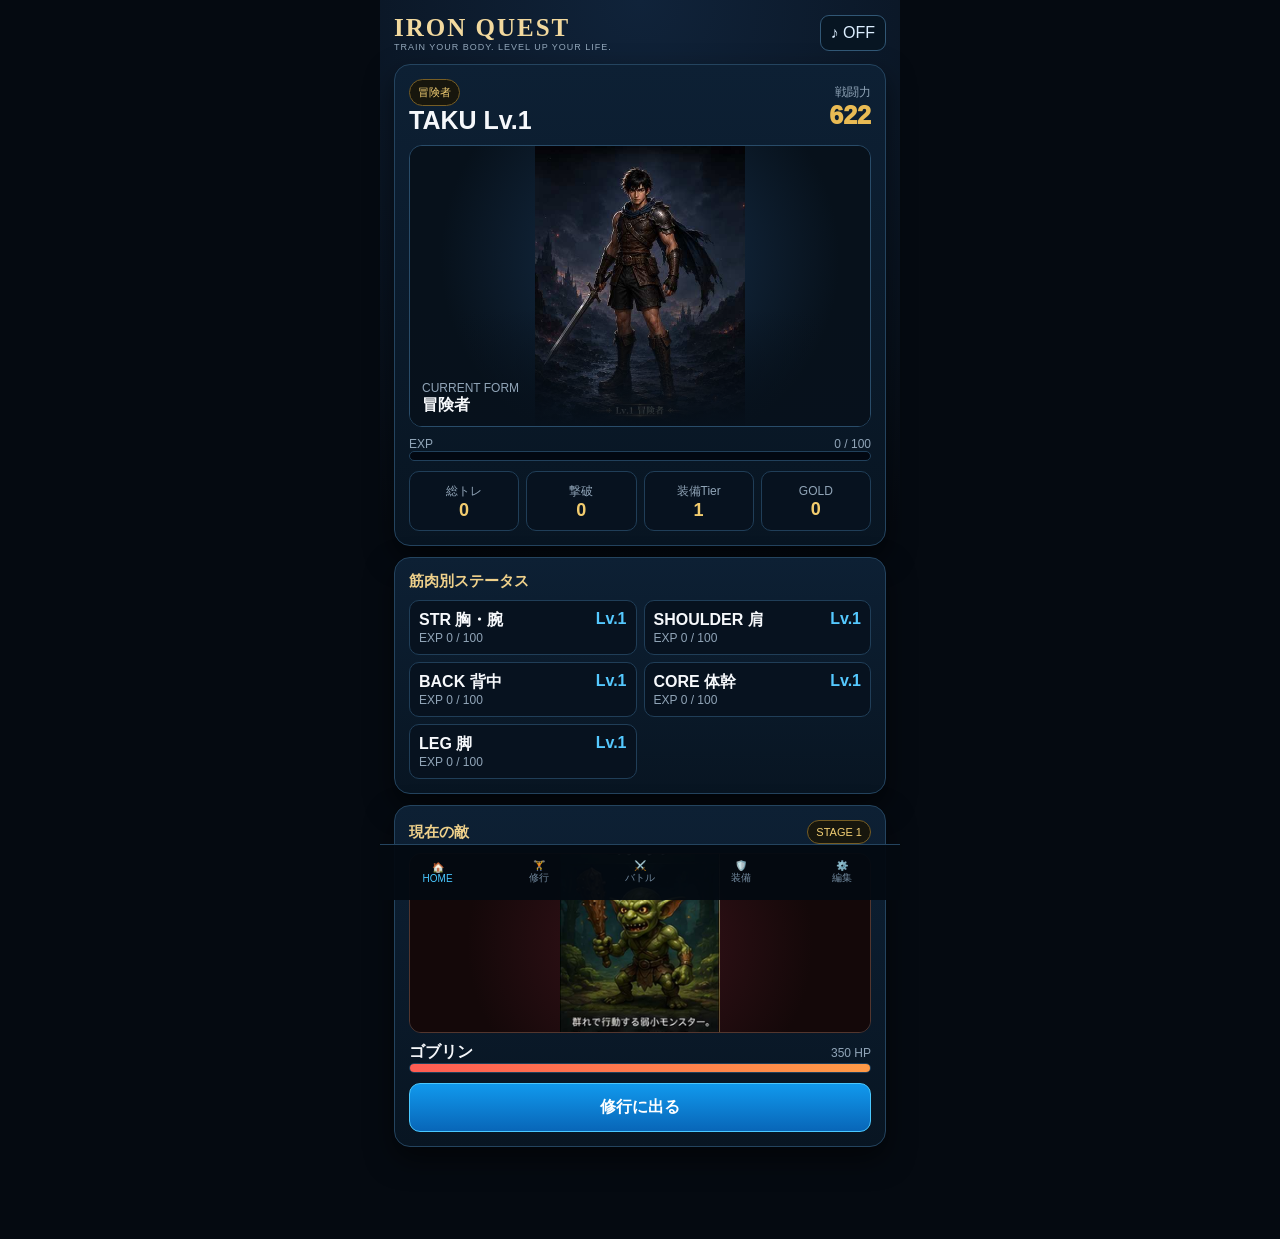
==== commit cc9c0b20: "Rename index 5.html to index.html" ====
--- a/index.html
+++ b/index.html
@@ -100,6 +100,10 @@
 .levelStats{display:grid;grid-template-columns:1fr 1fr;gap:8px;margin:13px 0}.levelStat{background:#081827;border:1px solid #41617a;border-radius:11px;padding:10px}.levelStat b{display:block;color:#67d4ff;font-size:19px}
 .levelUnlock{background:#241c0b;border:1px solid #9a7529;border-radius:12px;padding:10px;color:#f3d27d;margin-bottom:12px}
 
+
+/* ===== v7 combat / equipment / shop ===== */
+.combatStats{display:grid;grid-template-columns:repeat(4,1fr);gap:7px;margin-top:10px}.combatStat{background:#07121f;border:1px solid #203e58;border-radius:10px;padding:9px;text-align:center}.combatStat b{display:block;color:#f2cc6e;font-size:16px}.warn{color:#ffbd5b}.good{color:#68d69b}.enemyMeta{display:grid;grid-template-columns:1fr 1fr;gap:7px;margin-top:9px}.metaBox{background:#07121f;border:1px solid #203e58;border-radius:10px;padding:9px}.gearSlots{display:grid;grid-template-columns:repeat(3,1fr);gap:8px}.gearSlot{background:#07121f;border:1px solid #294c68;border-radius:12px;padding:9px;min-height:92px}.gearIcon{font-size:29px;line-height:1.1}.gearName{font-weight:900;font-size:12px;margin-top:5px}.rarity-Common{color:#c3ccd5}.rarity-Uncommon{color:#68d69b}.rarity-Rare{color:#55c9ff}.rarity-Epic{color:#be7cff}.rarity-Legendary{color:#ffd45c}.shopTabs{display:flex;gap:5px;overflow:auto;padding-bottom:5px}.shopTab{white-space:nowrap;border:1px solid #294c68;background:#071522;color:#a8bac9;border-radius:999px;padding:7px 10px;font-size:11px}.shopTab.active{color:#ffd45c;border-color:#806322;background:#17160d}.shopItem{display:grid;grid-template-columns:44px 1fr auto;gap:9px;align-items:center;background:#07121f;border:1px solid #203e58;border-radius:11px;padding:9px;margin-top:7px}.shopItem .gearIcon{font-size:30px}.shopItem button{border:1px solid #386384;background:#0d2740;color:#eaf5ff;border-radius:8px;padding:7px 9px;font-size:11px;font-weight:800}.shopItem button:disabled{opacity:.45}.equipBtn{width:100%;margin-top:6px;border:1px solid #315775;background:#0a2034;color:#dceeff;border-radius:8px;padding:7px;font-size:11px}.upgradeBox{display:grid;grid-template-columns:1fr auto;gap:8px;align-items:center}.miniDivider{height:1px;background:#1c3850;margin:10px 0}.playerHpFill{height:100%;background:linear-gradient(90deg,#2cb86a,#7bea96);transition:width .45s ease;box-shadow:0 0 14px #43d47a66}.enemyAttackFx{position:absolute;z-index:4;right:42%;top:34%;width:8px;height:220px;border-radius:99px;background:linear-gradient(#fff,#ff7965 45%,#b51e1e);box-shadow:0 0 16px #fff,0 0 40px #ff3c2b;opacity:0;transform:rotate(-48deg) scaleY(.15)}.enemyAttackFx.fire{animation:slash .32s ease-out}.enemyFighter.attackEnemy{transform:translateX(-46%) translateY(-2%) scale(1.04)}.playerFighter.hitPlayer{animation:playerHit .42s ease}@keyframes playerHit{0%,100%{filter:none}25%{transform:translateX(-12px) rotate(-1deg);filter:brightness(2)}55%{transform:translateX(8px) rotate(1deg);filter:brightness(1.3)}}.battlePlayerHud{position:absolute;left:18px;right:18px;bottom:145px;z-index:6}.battleEnemyHud{position:absolute;left:18px;right:18px;bottom:82px;z-index:6}.battleMessage{position:absolute;left:18px;right:18px;bottom:26px;height:auto;padding-top:0}.battleHud{display:none}.defeatPanel{border-color:#8b3434}.defeatPanel .rewardTitle{color:#ff625b}.battleStartBtn{margin-top:10px}.recommend{font-size:12px;color:#d2dfeb;margin-top:7px}.statusLegend{font-size:11px;color:#9fb2c3;line-height:1.55}.statusLegend b{color:#e9bb54}
+
 </style>
 </head>
 <body>
@@ -144,17 +148,27 @@
 
 <section id="battle" class="page">
  <div class="card">
-  <div class="small">BATTLE</div><h2 style="margin:2px 0">討伐進行</h2>
-  <div class="enemyVisual"><img id="battleEnemyImg" src="enemy.jpg" alt="boss"></div>
+  <div class="small">BATTLE</div><div class="row between"><h2 style="margin:2px 0">討伐挑戦</h2><span id="battleStageBadge" class="badge">STAGE 1</span></div>
+  <div class="enemyVisual"><img id="battleEnemyImg" src="enemy_goblin.jpg" alt="boss"></div>
   <div class="row between"><b id="battleEnemy"></b><span class="small" id="battleHp"></span></div>
   <div class="bar hp"><div id="battleHpFill"></div></div>
-  <div class="note section">トレーニングを確定すると攻撃。自己ベスト更新数に応じて追加ダメージ。</div>
+  <div class="enemyMeta">
+   <div class="metaBox"><div class="small">推奨Lv</div><b id="recommendLv">Lv.1</b></div>
+   <div class="metaBox"><div class="small">推奨戦闘力</div><b id="recommendPower">200</b></div>
+  </div>
+  <div id="battleRecommend" class="recommend"></div>
+  <button id="challengeBtn" class="primary battleStartBtn">バトルに挑戦する</button>
+  <div class="note section">開始すると勝敗が決まるまで自動戦闘。推奨値未満でも挑戦できます。敗北時は所持GOLDの10%を失います。</div>
  </div>
 </section>
 
 <section id="gear" class="page">
- <div class="card"><div class="small">CHARACTER</div><h2 style="margin:2px 0">装備・進化</h2><div class="hero"><img id="gearImg" src="stage_1.jpg" alt="character"></div><div id="gearDesc"></div></div>
+ <div class="card"><div class="small">CHARACTER</div><h2 style="margin:2px 0">装備・進化</h2><div class="hero"><img id="gearImg" src="hero_lv1.jpg" alt="character"></div><div id="gearDesc"></div><div id="combatStats" class="combatStats"></div></div>
+ <div class="card section"><div class="row between"><h3 style="margin:0">装備中</h3><span class="badge" id="gearGold">0 GOLD</span></div><div id="gearSlots" class="gearSlots" style="margin-top:10px"></div></div>
+ <div class="card section"><h3>装備強化</h3><div id="upgradePanel"></div></div>
+ <div class="card section"><div class="row between"><h3 style="margin:0">ショップ</h3><span class="small">GOLDで購入</span></div><div id="shopTabs" class="shopTabs" style="margin-top:10px"></div><div id="shopList"></div></div>
  <div class="card section"><h3>次の進化</h3><div id="evolutionText" class="note"></div></div>
+ <div class="card section"><h3>ステータス効果</h3><div class="statusLegend"><b>STR</b> → ATK　／　<b>SHOULDER</b> → CRIT　／　<b>BACK</b> → DEF　／　<b>CORE</b> → HP・DEF　／　<b>LEG</b> → HP・ATK</div></div>
 </section>
 
 <section id="settings" class="page">
@@ -177,7 +191,7 @@
   <div class="small">REVIEW</div><h2 style="margin:2px 0 8px">今日の記録を確認</h2>
   <div id="reviewList"></div>
   <div style="height:10px"></div>
-  <button class="primary" id="finalizeBtn">記録を確定して戦う</button>
+  <button class="primary" id="finalizeBtn">修行を記録する</button>
   <div style="height:7px"></div><button class="secondary" id="backToTrain">戻って修正</button>
  </div>
 </div>
@@ -203,18 +217,22 @@
     <div class="battleArena">
       <div id="animPlayer" class="fighter playerFighter"><img id="animPlayerImg" src="stage_1.jpg" alt="player"></div>
       <div id="animEnemy" class="fighter enemyFighter"><img id="animEnemyImg" src="enemy.jpg" alt="enemy"></div>
-      <div id="slashFx" class="slashFx"></div>
+      <div id="slashFx" class="slashFx"></div><div id="enemyAttackFx" class="enemyAttackFx"></div>
       <div id="screenFlash" class="screenFlash"></div>
       <div id="damagePop" class="damagePop normal">
         <div id="damageType" class="damageType">NORMAL</div>
         <div id="damageNumber" class="damageNumber">0</div>
       </div>
     </div>
-    <div class="battleHud">
+    <div class="battlePlayerHud">
+      <div class="battleHpLabels"><div class="battleHpName">TAKU</div><div id="animPlayerHpText" class="battleHpNum">0 / 0</div></div>
+      <div class="battleHpBar"><div id="animPlayerHpFill" class="playerHpFill"></div></div>
+    </div>
+    <div class="battleEnemyHud">
       <div class="battleHpLabels"><div id="animHpName" class="battleHpName">ENEMY</div><div id="animHpText" class="battleHpNum">0 / 0</div></div>
       <div class="battleHpBar"><div id="animHpFill" class="battleHpFill"></div></div>
-      <div id="battleMessage" class="battleMessage">トレーニング結果を戦闘力へ変換中...</div>
-    </div>
+    </div>
+    <div id="battleMessage" class="battleMessage">戦闘開始...</div>
     <div id="rewardPanel" class="rewardPanel">
       <div id="rewardTitle" class="rewardTitle">VICTORY!</div>
       <div class="small">討伐報酬</div>
@@ -259,13 +277,13 @@
 {name:"アダクター",muscle:"LEG",sets:[{kg:15,reps:20}]}
 ];
 const enemies=[
-{name:"ゴブリン",min:1,max:5,hp:350,gold:60,exp:40,lv:"Lv.1-5",img:"enemy_goblin.jpg",drop:"ゴブリンの牙"},
-{name:"スケルトン",min:6,max:10,hp:700,gold:120,exp:80,lv:"Lv.6-10",img:"enemy_skeleton.jpg",drop:"古びた骨"},
-{name:"オーク",min:11,max:20,hp:1500,gold:240,exp:160,lv:"Lv.11-20",img:"enemy_orc.jpg",drop:"オークの角"},
-{name:"オーガ",min:21,max:35,hp:2800,gold:480,exp:320,lv:"Lv.21-35",img:"enemy_ogre.jpg",drop:"巨人の血"},
-{name:"ワイバーン",min:36,max:60,hp:6500,gold:900,exp:620,lv:"Lv.36-60",img:"enemy_wyvern.jpg",drop:"竜の鱗"},
-{name:"ドラゴン",min:61,max:85,hp:15000,gold:1800,exp:1200,lv:"Lv.61-85",img:"enemy_dragon.jpg",drop:"竜の宝玉"},
-{name:"魔王 / 古竜",min:86,max:999,hp:40000,gold:4000,exp:2500,lv:"Lv.86-100",img:"enemy_final.jpg",drop:"魔王の心臓"}
+{name:"ゴブリン",min:1,max:5,hp:350,atk:180,def:35,gold:60,exp:15,recLv:1,recPower:200,lv:"推奨 Lv.1",img:"enemy_goblin.jpg",drop:"leather_gloves"},
+{name:"スケルトン",min:6,max:10,hp:700,atk:360,def:60,gold:120,exp:25,recLv:6,recPower:1050,lv:"推奨 Lv.6",img:"enemy_skeleton.jpg",drop:"iron_helm"},
+{name:"オーク",min:11,max:20,hp:1500,atk:520,def:100,gold:240,exp:45,recLv:11,recPower:1600,lv:"推奨 Lv.11",img:"enemy_orc.jpg",drop:"steel_sword"},
+{name:"オーガ",min:21,max:35,hp:2800,atk:780,def:160,gold:480,exp:80,recLv:21,recPower:2300,lv:"推奨 Lv.21",img:"enemy_ogre.jpg",drop:"black_armor"},
+{name:"ワイバーン",min:36,max:60,hp:6500,atk:1180,def:260,gold:900,exp:140,recLv:36,recPower:3600,lv:"推奨 Lv.36",img:"enemy_wyvern.jpg",drop:"dragon_greaves"},
+{name:"ドラゴン",min:61,max:85,hp:15000,atk:1850,def:420,gold:1800,exp:220,recLv:61,recPower:5800,lv:"推奨 Lv.61",img:"enemy_dragon.jpg",drop:"dragon_sword"},
+{name:"魔王 / 古竜",min:86,max:999,hp:40000,atk:2900,def:700,gold:4000,exp:400,recLv:86,recPower:8500,lv:"推奨 Lv.86",img:"enemy_final.jpg",drop:"mythic_sword"}
 ];
 const stages=[
 {lv:1,title:"冒険者",desc:"初期装備。ここから修行が始まる。",img:"hero_lv1.jpg",tier:1},
@@ -277,27 +295,64 @@
 {lv:70,title:"英雄級",desc:"英雄級の力とオーラを解放。",img:"hero_lv70.jpg",tier:6},
 {lv:100,title:"覇者",desc:"最終覚醒。IRON QUESTの頂点。",img:"hero_lv100.jpg",tier:7}
 ];
-function enemyIndexForLevel(lv){const i=enemies.findIndex(e=>lv>=e.min&&lv<=e.max);return i<0?enemies.length-1:i}
-function currentEnemy(){return enemies[enemyIndexForLevel(state.level)]}
+const equipment=[
+{id:"bare_hands",slot:"weapon",name:"素手",icon:"✊",rarity:"Common",price:0,atk:0},
+{id:"wood_sword",slot:"weapon",name:"木剣",icon:"🗡️",rarity:"Common",price:100,atk:8},
+{id:"iron_sword",slot:"weapon",name:"鉄剣",icon:"⚔️",rarity:"Uncommon",price:300,atk:18},
+{id:"steel_sword",slot:"weapon",name:"鋼鉄剣",icon:"⚔️",rarity:"Rare",price:700,atk:32},
+{id:"magic_sword",slot:"weapon",name:"魔剣",icon:"🗡️",rarity:"Epic",price:1500,atk:52,crit:3},
+{id:"dragon_sword",slot:"weapon",name:"竜剣",icon:"🐉",rarity:"Epic",price:3000,atk:80,crit:5},
+{id:"mythic_sword",slot:"weapon",name:"神話剣",icon:"🔥",rarity:"Legendary",price:6000,atk:120,crit:8},
+{id:"cloth_hood",slot:"head",name:"布のフード",icon:"🥷",rarity:"Common",price:0,def:3,hp:15},
+{id:"leather_helm",slot:"head",name:"革の兜",icon:"⛑️",rarity:"Common",price:180,def:10,hp:40},
+{id:"iron_helm",slot:"head",name:"鉄兜",icon:"🪖",rarity:"Uncommon",price:450,def:18,hp:70},
+{id:"black_helm",slot:"head",name:"黒鋼兜",icon:"🪖",rarity:"Rare",price:1000,def:30,hp:120},
+{id:"dragon_helm",slot:"head",name:"竜角兜",icon:"🐲",rarity:"Epic",price:2200,def:50,hp:180},
+{id:"cloth_armor",slot:"body",name:"布の服",icon:"🥋",rarity:"Common",price:0,def:5,hp:30},
+{id:"leather_armor",slot:"body",name:"革鎧",icon:"🦺",rarity:"Common",price:250,def:18,hp:80},
+{id:"iron_armor",slot:"body",name:"鉄鎧",icon:"🛡️",rarity:"Uncommon",price:650,def:30,hp:140},
+{id:"black_armor",slot:"body",name:"黒鋼鎧",icon:"🛡️",rarity:"Rare",price:1500,def:50,hp:220},
+{id:"dragon_armor",slot:"body",name:"竜鎧",icon:"🐉",rarity:"Epic",price:3400,def:80,hp:320},
+{id:"cloth_gloves",slot:"arms",name:"布手袋",icon:"🧤",rarity:"Common",price:0,def:2},
+{id:"leather_gloves",slot:"arms",name:"革手甲",icon:"🧤",rarity:"Common",price:180,atk:4,def:4},
+{id:"iron_gloves",slot:"arms",name:"鉄手甲",icon:"🥊",rarity:"Uncommon",price:500,atk:8,def:8},
+{id:"black_gloves",slot:"arms",name:"黒鋼手甲",icon:"🥊",rarity:"Rare",price:1100,atk:14,def:14},
+{id:"dragon_gloves",slot:"arms",name:"竜爪手甲",icon:"🐲",rarity:"Epic",price:2400,atk:22,def:18},
+{id:"cloth_pants",slot:"legs",name:"布の脚衣",icon:"👖",rarity:"Common",price:0,hp:20,def:2},
+{id:"leather_greaves",slot:"legs",name:"革脚甲",icon:"🥾",rarity:"Common",price:180,hp:30,def:5},
+{id:"iron_greaves",slot:"legs",name:"鉄脚甲",icon:"🥾",rarity:"Uncommon",price:500,hp:60,def:10},
+{id:"black_greaves",slot:"legs",name:"黒鋼脚甲",icon:"🥾",rarity:"Rare",price:1200,hp:110,def:18},
+{id:"dragon_greaves",slot:"legs",name:"竜脚甲",icon:"🐉",rarity:"Epic",price:2600,hp:180,def:30},
+{id:"no_accessory",slot:"accessory",name:"なし",icon:"◯",rarity:"Common",price:0},
+{id:"power_ring",slot:"accessory",name:"力の指輪",icon:"💍",rarity:"Uncommon",price:450,atk:10},
+{id:"guard_charm",slot:"accessory",name:"守りの護符",icon:"📿",rarity:"Uncommon",price:450,def:10},
+{id:"life_necklace",slot:"accessory",name:"命の首飾り",icon:"📿",rarity:"Rare",price:700,hp:100},
+{id:"crit_ring",slot:"accessory",name:"会心の指輪",icon:"💍",rarity:"Rare",price:900,crit:4},
+{id:"dragon_emblem",slot:"accessory",name:"竜の紋章",icon:"🔶",rarity:"Legendary",price:3200,atk:20,def:10,crit:2}
+];
+const slotLabels={weapon:"武器",head:"頭",body:"胴",arms:"腕",legs:"脚",accessory:"アクセ"};
+function itemById(id){return equipment.find(x=>x.id===id)||equipment[0]}
+function currentEnemy(){return enemies[Math.max(0,Math.min(enemies.length-1,state.enemyTier||0))]}
 const initial={level:1,xp:0,totalWorkouts:0,kills:0,enemyTier:0,enemyHp:350,
 muscles:{STR:{lv:1,xp:0},SHOULDER:{lv:1,xp:0},BACK:{lv:1,xp:0},CORE:{lv:1,xp:0},LEG:{lv:1,xp:0}},
-menu:defaultMenu,records:{},history:[],gold:0};
+menu:defaultMenu,records:{},history:[],gold:0,
+inventory:["bare_hands","cloth_hood","cloth_armor","cloth_gloves","cloth_pants","no_accessory"],
+equipped:{weapon:"bare_hands",head:"cloth_hood",body:"cloth_armor",arms:"cloth_gloves",legs:"cloth_pants",accessory:"no_accessory"},upgrades:{}};
 const clone=x=>JSON.parse(JSON.stringify(x));
-function load(){try{const x=JSON.parse(localStorage.getItem("ironQuestV4"));return x?Object.assign(clone(initial),x):clone(initial)}catch(e){return clone(initial)}}
-let state=load(),audioCtx=null,bgmTimer=null,bgmOn=false;
+function load(){try{const x=JSON.parse(localStorage.getItem("ironQuestV4")),n=clone(initial);if(!x)return n;Object.assign(n,x);n.muscles=Object.assign(n.muscles,x.muscles||{});n.equipped=Object.assign(n.equipped,x.equipped||{});n.inventory=Array.from(new Set([...(n.inventory||[]),...((x.inventory)||[])]));n.upgrades=Object.assign({},x.upgrades||{});n.enemyTier=Math.max(0,Math.min(enemies.length-1,Number.isFinite(x.enemyTier)?x.enemyTier:0));n.enemyHp=enemies[n.enemyTier].hp;return n}catch(e){return clone(initial)}}
+let state=load(),audioCtx=null,bgmTimer=null,bgmOn=false,shopFilter="weapon",battleRunning=false;
 function save(){try{localStorage.setItem("ironQuestV4",JSON.stringify(state))}catch(e){}}
 function xpNeed(lv){return 100+Math.floor((lv-1)*18)}
 function stage(){let s=stages[0];stages.forEach(v=>{if(state.level>=v.lv)s=v});return s}
-function power(){return Math.round(state.level*115+Object.values(state.muscles).reduce((a,m)=>a+m.lv*42,0))}
+function itemBonus(item){const u=state.upgrades[item.id]||0,m=1+u*.10;return {hp:Math.round((item.hp||0)*m),atk:Math.round((item.atk||0)*m),def:Math.round((item.def||0)*m),crit:(item.crit||0)+u*.25}}
+function combat(){const m=state.muscles;let hp=700+state.level*70+m.CORE.lv*65+m.LEG.lv*45,atk=60+state.level*14+m.STR.lv*28+m.LEG.lv*8,def=35+state.level*8+m.BACK.lv*18+m.CORE.lv*10,crit=5+m.SHOULDER.lv*1.5;Object.values(state.equipped).forEach(id=>{const b=itemBonus(itemById(id));hp+=b.hp;atk+=b.atk;def+=b.def;crit+=b.crit});crit=Math.min(45,crit);return {hp:Math.round(hp),atk:Math.round(atk),def:Math.round(def),crit:+crit.toFixed(1)}}
+function power(){const c=combat();return Math.round(c.hp*.22+c.atk*2+c.def*1.4+c.crit*12)}
 function toast(msg){const e=document.getElementById("toast");e.textContent=msg;e.classList.add("show");setTimeout(()=>e.classList.remove("show"),1600)}
 function go(id){document.querySelectorAll(".page").forEach(p=>p.classList.toggle("active",p.id===id));document.querySelectorAll(".tab").forEach(t=>t.classList.toggle("active",t.dataset.page===id));if(id==="train")renderTraining();if(id==="settings")renderEditor();renderAll()}
 document.querySelectorAll("[data-go]").forEach(b=>b.addEventListener("click",()=>go(b.dataset.go)));
 document.querySelectorAll(".tab").forEach(b=>b.addEventListener("click",()=>go(b.dataset.page)));
 function renderAll(){
- const st=stage(),idx=enemyIndexForLevel(state.level),en=enemies[idx];
- if(state.enemyTier===undefined){state.enemyTier=idx;if(!Number.isFinite(state.enemyHp)||state.enemyHp<=0||state.enemyHp>en.hp)state.enemyHp=en.hp}
- else if(state.enemyTier!==idx){state.enemyTier=idx;state.enemyHp=en.hp;save()}
- else if(!Number.isFinite(state.enemyHp)||state.enemyHp<=0||state.enemyHp>en.hp){state.enemyHp=en.hp}
+ const st=stage(),en=currentEnemy(),c=combat();state.enemyHp=en.hp;
  ["heroImg","gearImg"].forEach(id=>document.getElementById(id).src=st.img);
  ["enemyImg","battleEnemyImg","animEnemyImg"].forEach(id=>{const el=document.getElementById(id);if(el)el.src=en.img});
  document.getElementById("titleBadge").textContent=st.title;document.getElementById("formText").textContent=st.title;
@@ -307,11 +362,15 @@
  const labels={STR:"STR 胸・腕",SHOULDER:"SHOULDER 肩",BACK:"BACK 背中",CORE:"CORE 体幹",LEG:"LEG 脚"};
  document.getElementById("muscleGrid").innerHTML=Object.entries(state.muscles).map(([k,m])=>'<div class="muscle"><b>'+labels[k]+'</b><span>Lv.'+m.lv+'</span><div class="small">EXP '+m.xp+' / 100</div></div>').join("");
  ["enemyName","battleEnemy"].forEach(id=>document.getElementById(id).textContent=en.name);
- document.getElementById("enemyLv").textContent=en.lv;document.getElementById("enemyHpText").textContent=state.enemyHp.toLocaleString()+" / "+en.hp.toLocaleString();document.getElementById("battleHp").textContent=state.enemyHp.toLocaleString()+" / "+en.hp.toLocaleString();
- const hp=Math.max(0,Math.min(100,state.enemyHp/en.hp*100));document.getElementById("enemyHpFill").style.width=hp+"%";document.getElementById("battleHpFill").style.width=hp+"%";
+ document.getElementById("enemyLv").textContent="STAGE "+(state.enemyTier+1);document.getElementById("enemyHpText").textContent=en.hp.toLocaleString()+" HP";document.getElementById("battleHp").textContent=en.hp.toLocaleString()+" HP";
+ document.getElementById("enemyHpFill").style.width="100%";document.getElementById("battleHpFill").style.width="100%";
+ document.getElementById("battleStageBadge").textContent="STAGE "+(state.enemyTier+1);document.getElementById("recommendLv").textContent="Lv."+en.recLv;document.getElementById("recommendPower").textContent=en.recPower.toLocaleString();
+ const diff=power()-en.recPower;document.getElementById("battleRecommend").innerHTML=diff>=0?'<span class="good">推奨戦闘力を '+diff.toLocaleString()+' 上回っています</span>':'<span class="warn">⚠ 推奨戦闘力まであと '+Math.abs(diff).toLocaleString()+'</span>';
  document.getElementById("gearDesc").innerHTML='<b style="color:#e9bb54">'+st.title+'</b><div class="small">'+st.desc+'</div>';
+ document.getElementById("combatStats").innerHTML=[['HP',c.hp],['ATK',c.atk],['DEF',c.def],['CRIT',c.crit+'%']].map(x=>'<div class="combatStat"><span class="small">'+x[0]+'</span><b>'+x[1]+'</b></div>').join('');
+ document.getElementById("gearGold").textContent=(state.gold||0).toLocaleString()+" GOLD";
  const next=stages.find(x=>x.lv>state.level);document.getElementById("evolutionText").textContent=next?'Lv.'+next.lv+'「'+next.title+'」で '+next.desc:'Lv.100 最終覚醒済み';
- renderHistory();
+ renderGear();renderShop();renderHistory();save();
 }
 function renderTraining(){
  const root=document.getElementById("exerciseList");root.innerHTML="";
@@ -345,130 +404,37 @@
   if(prs>=1)return {name:"POWER!",cls:"power",mult:1.30};
   return {name:"NORMAL",cls:"normal",mult:1.00};
 }
-async function playBattleSequence(data){
-  const ov=document.getElementById("battleOverlay"), st=stage();
-  const en=data.enemyBefore;
-  document.getElementById("animPlayerImg").src=st.img;
-  document.getElementById("animEnemyImg").src=en.img;
-  document.getElementById("animEnemyName").textContent=en.name;
-  document.getElementById("animHpName").textContent=en.name;
-  document.getElementById("animHpText").textContent=data.hpBefore.toLocaleString()+" / "+en.hp.toLocaleString();
-  document.getElementById("animHpFill").style.width=Math.max(0,data.hpBefore/en.hp*100)+"%";
-  document.getElementById("battleMessage").textContent=en.lv+"　現実の修行を攻撃力へ変換...";
-  document.getElementById("rewardPanel").classList.remove("show");
-  ov.classList.add("show"); ov.setAttribute("aria-hidden","false");
-  await wait(650);
-
-  const p=document.getElementById("animPlayer"), enemy=document.getElementById("animEnemy");
-  const slash=document.getElementById("slashFx"), flash=document.getElementById("screenFlash");
-  const pop=document.getElementById("damagePop");
-  p.classList.add("attack");
-  await wait(180);
-  slash.classList.add("fire"); flash.classList.add("fire");
-  enemy.classList.add(data.attack.cls==="critical"?"criticalHit":"hit");
-  pop.className="damagePop "+data.attack.cls+" show";
-  document.getElementById("damageType").textContent=data.attack.name;
-  document.getElementById("damageNumber").textContent=data.damage.toLocaleString();
-  document.getElementById("battleMessage").textContent=data.attack.name+"　"+data.damage.toLocaleString()+" DAMAGE";
-  if(data.attack.cls==="critical") playSfx("win"); else playSfx("hit");
-  await wait(350);
-  document.getElementById("animHpFill").style.width=Math.max(0,data.hpAfter/en.hp*100)+"%";
-  document.getElementById("animHpText").textContent=Math.max(0,data.hpAfter).toLocaleString()+" / "+en.hp.toLocaleString();
-  p.classList.remove("attack");p.classList.add("recoil");
-  await wait(650);
-  slash.classList.remove("fire");flash.classList.remove("fire");enemy.classList.remove("hit","criticalHit");p.classList.remove("recoil");
-  await wait(380);
-
-  document.getElementById("rewardTitle").textContent=data.defeated?"VICTORY!":"TRAINING COMPLETE";
-  document.getElementById("rewardExp").textContent="+"+data.exp;
-  document.getElementById("rewardGold").textContent="+"+data.gold;
-  document.getElementById("rewardDrop").textContent=data.drop||"—";
-  document.getElementById("battleMessage").textContent=data.defeated?en.name+" を撃破した！":"敵はまだ立っている。次の修行で追撃しよう。";
-  document.getElementById("rewardPanel").classList.add("show");
-  return new Promise(resolve=>{
-    document.getElementById("battleContinue").onclick=()=>{
-      document.getElementById("rewardPanel").classList.remove("show");
-      ov.classList.remove("show");ov.setAttribute("aria-hidden","true");resolve();
-    };
-  });
-}
+async function showDamage(target,type,damage,isEnemy=false){
+ const p=document.getElementById("animPlayer"),enemy=document.getElementById("animEnemy"),slash=document.getElementById(isEnemy?"enemyAttackFx":"slashFx"),flash=document.getElementById("screenFlash"),pop=document.getElementById("damagePop");
+ if(isEnemy){enemy.classList.add("attackEnemy");await wait(160);slash.classList.add("fire");p.classList.add("hitPlayer");pop.style.left="34%";}else{p.classList.add("attack");await wait(160);slash.classList.add("fire");enemy.classList.add(type.cls==="critical"?"criticalHit":"hit");pop.style.left="57%";}
+ flash.classList.add("fire");pop.className="damagePop "+type.cls+" show";document.getElementById("damageType").textContent=type.name;document.getElementById("damageNumber").textContent=damage.toLocaleString();if(type.cls==="critical")playSfx("win");else playSfx("hit");await wait(380);
+ slash.classList.remove("fire");flash.classList.remove("fire");p.classList.remove("attack","hitPlayer");enemy.classList.remove("attackEnemy","hit","criticalHit");await wait(260);
+}
+function playerAttackType(c){const r=Math.random()*100;if(r<c.crit)return {name:"CRITICAL!",cls:"critical",mult:1.75};if(r<c.crit+22)return {name:"POWER!",cls:"power",mult:1.25};return {name:"NORMAL",cls:"normal",mult:1}}
+async function startBattle(){
+ if(battleRunning)return;battleRunning=true;const ov=document.getElementById("battleOverlay"),st=stage(),en={...currentEnemy()},c=combat();let php=c.hp,ehp=en.hp,turn=1;
+ document.getElementById("animPlayerImg").src=st.img;document.getElementById("animEnemyImg").src=en.img;document.getElementById("animEnemyName").textContent=en.name;document.getElementById("animHpName").textContent=en.name;document.getElementById("animPlayerHpText").textContent=php.toLocaleString()+" / "+c.hp.toLocaleString();document.getElementById("animHpText").textContent=ehp.toLocaleString()+" / "+en.hp.toLocaleString();document.getElementById("animPlayerHpFill").style.width="100%";document.getElementById("animHpFill").style.width="100%";document.getElementById("rewardPanel").classList.remove("show","defeatPanel");document.getElementById("battleMessage").textContent="戦闘開始！";ov.classList.add("show");ov.setAttribute("aria-hidden","false");await wait(700);
+ while(php>0&&ehp>0&&turn<=30){
+   const t=playerAttackType(c),raw=Math.max(18,c.atk-en.def*.55),dmg=Math.max(1,Math.round(raw*t.mult*(.90+Math.random()*.20)));document.getElementById("battleMessage").textContent="TURN "+turn+"　TAKUの攻撃！";await showDamage("enemy",t,dmg,false);ehp=Math.max(0,ehp-dmg);document.getElementById("animHpFill").style.width=(ehp/en.hp*100)+"%";document.getElementById("animHpText").textContent=ehp.toLocaleString()+" / "+en.hp.toLocaleString();if(ehp<=0)break;await wait(280);
+   const et={name:"ENEMY",cls:"normal",mult:1},edmg=Math.max(8,Math.round(Math.max(14,en.atk-c.def*.5)*(.90+Math.random()*.20)));document.getElementById("battleMessage").textContent=en.name+"の反撃！";await showDamage("player",et,edmg,true);php=Math.max(0,php-edmg);document.getElementById("animPlayerHpFill").style.width=(php/c.hp*100)+"%";document.getElementById("animPlayerHpText").textContent=php.toLocaleString()+" / "+c.hp.toLocaleString();turn++;await wait(320);
+ }
+ const won=ehp<=0;let goldDelta=0,dropText="—",battleExp=0;if(won){state.kills++;goldDelta=en.gold;state.gold=(state.gold||0)+goldDelta;battleExp=en.exp;state.xp+=battleExp;while(state.xp>=xpNeed(state.level)){state.xp-=xpNeed(state.level);state.level++}if(Math.random()<.38&&en.drop){const it=itemById(en.drop);if(!state.inventory.includes(it.id)){state.inventory.push(it.id);dropText=it.name}else dropText="所持済み"}if(state.enemyTier<enemies.length-1)state.enemyTier++;playSfx("win");}else{goldDelta=Math.floor((state.gold||0)*.10);state.gold=Math.max(0,(state.gold||0)-goldDelta);}
+ state.enemyHp=currentEnemy().hp;state.history.unshift({date:new Date().toLocaleDateString("ja-JP"),exp:battleExp,damage:0,prs:0,level:state.level,attack:won?"VICTORY":"DEFEAT"});state.history=state.history.slice(0,12);save();
+ document.getElementById("rewardPanel").classList.toggle("defeatPanel",!won);document.getElementById("rewardTitle").textContent=won?"VICTORY!":"DEFEAT";document.getElementById("rewardExp").textContent=won?"+"+battleExp:"+0";document.getElementById("rewardGold").textContent=won?"+"+goldDelta:"-"+goldDelta;document.getElementById("rewardDrop").textContent=won?dropText:"再修行";document.getElementById("battleMessage").textContent=won?en.name+" を撃破！ 次の敵が解放された":"敗北…さらに修行して再挑戦しよう";document.getElementById("rewardPanel").classList.add("show");
+ document.getElementById("battleContinue").onclick=()=>{document.getElementById("rewardPanel").classList.remove("show","defeatPanel");ov.classList.remove("show");ov.setAttribute("aria-hidden","true");battleRunning=false;renderAll();go(won?"home":"train")};
+}
+document.getElementById("challengeBtn").addEventListener("click",startBattle);
 async function playLevelSequence(data){
-  if(data.newLv<=data.oldLv)return;
-  const ov=document.getElementById("levelOverlay"),st=stage();
-  document.getElementById("levelJump").textContent="Lv."+data.oldLv+" → Lv."+data.newLv;
-  document.getElementById("levelCharImg").src=st.img;
-  document.getElementById("levelPowerGain").textContent="+"+Math.max(0,data.powerAfter-data.powerBefore).toLocaleString();
-  document.getElementById("levelMuscleGain").textContent=data.muscleUps.length+" UP";
-  const oldStage=stages.slice().reverse().find(x=>x.lv<=data.oldLv)||stages[0];
-  const newStage=stage();
-  document.getElementById("levelUnlock").textContent=newStage.title!==oldStage.title
-    ?"進化解放：「"+newStage.title+"」"
-    :(data.muscleUps.length?data.muscleUps.join(" / "):"基礎戦闘力が上昇した");
-  ov.classList.add("show");ov.setAttribute("aria-hidden","false");playSfx("win");
-  return new Promise(resolve=>{
-    document.getElementById("levelContinue").onclick=()=>{
-      ov.classList.remove("show");ov.setAttribute("aria-hidden","true");resolve();
-    };
-  });
-}
-
+ if(data.newLv<=data.oldLv)return;const ov=document.getElementById("levelOverlay"),st=stage();document.getElementById("levelJump").textContent="Lv."+data.oldLv+" → Lv."+data.newLv;document.getElementById("levelCharImg").src=st.img;document.getElementById("levelPowerGain").textContent="+"+Math.max(0,data.powerAfter-data.powerBefore).toLocaleString();document.getElementById("levelMuscleGain").textContent=data.muscleUps.length+" UP";const oldStage=stages.slice().reverse().find(x=>x.lv<=data.oldLv)||stages[0],newStage=stage();document.getElementById("levelUnlock").textContent=newStage.title!==oldStage.title?"進化解放：「"+newStage.title+"」":(data.muscleUps.length?data.muscleUps.join(" / "):"基礎戦闘力が上昇した");ov.classList.add("show");ov.setAttribute("aria-hidden","false");playSfx("win");return new Promise(resolve=>{document.getElementById("levelContinue").onclick=()=>{ov.classList.remove("show");ov.setAttribute("aria-hidden","true");resolve()}})
+}
 async function finalizeWorkout(){
- document.getElementById("reviewOverlay").classList.remove("show");
- let earned=90,prs=0,gains={STR:0,SHOULDER:0,BACK:0,CORE:0,LEG:0};
- const powerBefore=power();
- const enemyBefore={...currentEnemy()};
- const hpBefore=state.enemyHp;
-
- state.menu.forEach(ex=>{
-   const vol=ex.sets.reduce((a,s)=>a+(+s.kg||0)*(+s.reps||0),0),prev=state.records[ex.name]||0;
-   let gain=10+Math.min(28,Math.round(vol/270));
-   if(vol>prev){gain+=15;prs++;state.records[ex.name]=vol}
-   gains[ex.muscle]+=gain;earned+=Math.round(gain*.45)
- });
-
- const ups=[];
- Object.entries(gains).forEach(([k,g])=>{
-   const m=state.muscles[k];m.xp+=g;
-   while(m.xp>=100){m.xp-=100;m.lv++;ups.push(k+" Lv."+m.lv)}
- });
-
- const oldLv=state.level;
- state.xp+=earned;
- while(state.xp>=xpNeed(state.level)){state.xp-=xpNeed(state.level);state.level++}
- state.totalWorkouts++;
-
- const atk=attackClass(prs);
- const baseDamage=100+prs*35+Math.round(power()/110);
- const damage=Math.round(baseDamage*atk.mult);
- const hpAfter=Math.max(0,hpBefore-damage);
- state.enemyHp=hpAfter;
-
- let defeated=null,drop="",goldEarned=25+prs*10;
- if(state.enemyHp<=0){
-   defeated=enemyBefore;state.kills++;
-   goldEarned+=enemyBefore.gold;
-   drop=enemyBefore.drop;
-   const nextIdx=enemyIndexForLevel(state.level);
-   state.enemyTier=nextIdx;
-   state.enemyHp=enemies[nextIdx].hp;
- }
- state.gold=(state.gold||0)+goldEarned;
- state.history.unshift({date:new Date().toLocaleDateString("ja-JP"),exp:earned,damage,prs,level:state.level,attack:atk.name});
- state.history=state.history.slice(0,12);
- save();
- const powerAfter=power();
- renderAll();
-
- await playBattleSequence({
-   enemyBefore,hpBefore,hpAfter,damage,exp:earned,gold:goldEarned,drop,
-   defeated,attack:atk
- });
- await playLevelSequence({
-   oldLv,newLv:state.level,powerBefore,powerAfter,muscleUps:ups
- });
- go("home");
-}
-document.getElementById("closeResult").addEventListener("click",()=>{document.getElementById("resultOverlay").classList.remove("show");go("home")});
+ document.getElementById("reviewOverlay").classList.remove("show");let earned=90,prs=0,gains={STR:0,SHOULDER:0,BACK:0,CORE:0,LEG:0};const powerBefore=power();
+ state.menu.forEach(ex=>{const vol=ex.sets.reduce((a,s)=>a+(+s.kg||0)*(+s.reps||0),0),prev=state.records[ex.name]||0;let gain=10+Math.min(28,Math.round(vol/270));if(vol>prev){gain+=15;prs++;state.records[ex.name]=vol}gains[ex.muscle]+=gain;earned+=Math.round(gain*.45)});
+ const ups=[];Object.entries(gains).forEach(([k,g])=>{const m=state.muscles[k];m.xp+=g;while(m.xp>=100){m.xp-=100;m.lv++;ups.push(k+" Lv."+m.lv)}});const oldLv=state.level;state.xp+=earned;while(state.xp>=xpNeed(state.level)){state.xp-=xpNeed(state.level);state.level++}state.totalWorkouts++;state.history.unshift({date:new Date().toLocaleDateString("ja-JP"),exp:earned,damage:0,prs,level:state.level,attack:"TRAINING"});state.history=state.history.slice(0,12);save();const powerAfter=power();renderAll();toast("修行完了：+"+earned+" EXP");await playLevelSequence({oldLv,newLv:state.level,powerBefore,powerAfter,muscleUps:ups});go("home");
+}
+function renderGear(){const root=document.getElementById("gearSlots");if(!root)return;root.innerHTML=Object.entries(slotLabels).map(([slot,label])=>{const it=itemById(state.equipped[slot]),u=state.upgrades[it.id]||0,b=itemBonus(it);const stat=[b.hp&&'HP +'+b.hp,b.atk&&'ATK +'+b.atk,b.def&&'DEF +'+b.def,b.crit&&'CRIT +'+b.crit.toFixed(1)+'%'].filter(Boolean).join(' / ')||'補正なし';return '<div class="gearSlot"><div class="small">'+label+'</div><div class="gearIcon">'+it.icon+'</div><div class="gearName rarity-'+it.rarity+'">'+it.name+(u?' +'+u:'')+'</div><div class="small">'+stat+'</div></div>'}).join('');renderUpgrade()}
+function renderUpgrade(){const root=document.getElementById("upgradePanel");if(!root)return;const id=state.equipped.weapon,it=itemById(id),u=state.upgrades[id]||0;if(it.price===0){root.innerHTML='<div class="note">購入した武器を装備すると強化できます。</div>';return}const cost=Math.max(80,Math.round(it.price*(.35+u*.15)));root.innerHTML='<div class="upgradeBox"><div><b>'+it.icon+' '+it.name+' '+(u?('+'+u):'')+'</b><div class="small">+1ごとに主要補正約10%UP / 最大+5</div></div><button id="upgradeBtn" class="iconbtn" '+(u>=5||state.gold<cost?'disabled':'')+'>'+(u>=5?'MAX':cost.toLocaleString()+'G 強化')+'</button></div>';const b=document.getElementById('upgradeBtn');if(b)b.onclick=()=>{if(u>=5||state.gold<cost)return;state.gold-=cost;state.upgrades[id]=u+1;save();renderAll();toast('装備を強化しました')}}
+function renderShop(){const tabs=document.getElementById("shopTabs"),list=document.getElementById("shopList");if(!tabs||!list)return;tabs.innerHTML=Object.entries(slotLabels).map(([k,v])=>'<button class="shopTab '+(shopFilter===k?'active':'')+'" data-shop="'+k+'">'+v+'</button>').join('');tabs.querySelectorAll('[data-shop]').forEach(b=>b.onclick=()=>{shopFilter=b.dataset.shop;renderShop()});list.innerHTML=equipment.filter(x=>x.slot===shopFilter&&x.price>0).map(it=>{const owned=state.inventory.includes(it.id),eq=state.equipped[it.slot]===it.id,b=itemBonus(it),stat=[b.hp&&'HP +'+b.hp,b.atk&&'ATK +'+b.atk,b.def&&'DEF +'+b.def,b.crit&&'CRIT +'+b.crit.toFixed(1)+'%'].filter(Boolean).join(' / ');return '<div class="shopItem"><div class="gearIcon">'+it.icon+'</div><div><b class="rarity-'+it.rarity+'">'+it.name+'</b><div class="small">'+stat+'</div><div class="small">'+it.rarity+'</div></div><button data-buy="'+it.id+'" '+((!owned&&state.gold<it.price)?'disabled':'')+'>'+(eq?'装備中':owned?'装備':it.price.toLocaleString()+'G')+'</button></div>'}).join('');list.querySelectorAll('[data-buy]').forEach(b=>b.onclick=()=>{const it=itemById(b.dataset.buy),owned=state.inventory.includes(it.id);if(owned){state.equipped[it.slot]=it.id;save();renderAll();toast(it.name+' を装備')}else if(state.gold>=it.price){state.gold-=it.price;state.inventory.push(it.id);state.equipped[it.slot]=it.id;save();renderAll();toast(it.name+' を購入・装備')}})}
 function renderEditor(){
  const root=document.getElementById("menuEditor");root.innerHTML="";
  state.menu.forEach((ex,i)=>{const w=document.createElement("div");w.innerHTML='<div class="editor"><input class="n"><input class="k" inputmode="decimal"><input class="r" inputmode="numeric"><input class="s" inputmode="numeric"></div><div class="editrow"><select class="muscleSel"></select><button class="iconbtn del">削除</button></div>';
@@ -488,4 +454,4 @@
 renderAll();
 })();
 </script>
-</body></html>+</body></html>
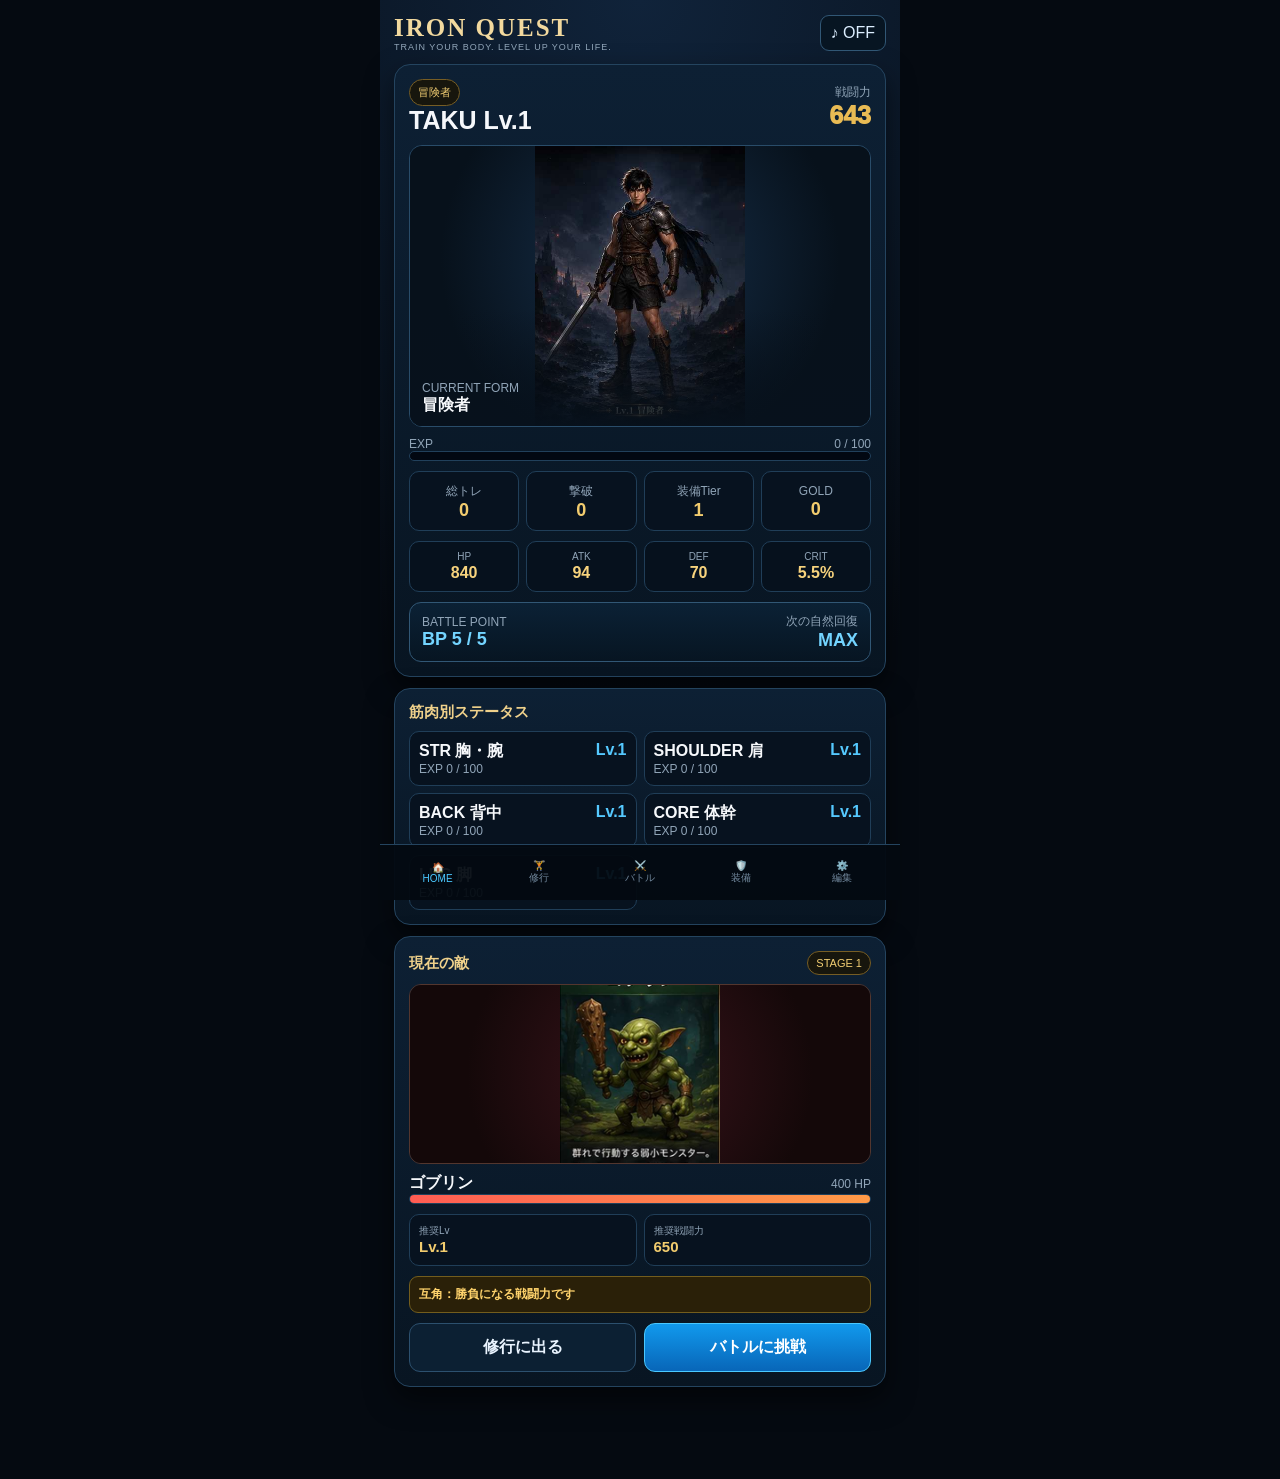
==== commit 86b8bc39: "Add files via upload" ====
--- a/index.html
+++ b/index.html
@@ -1,113 +1,4 @@
-<!doctype html>
-<html lang="ja">
-<head>
-<meta charset="utf-8">
-<meta name="viewport" content="width=device-width,initial-scale=1,viewport-fit=cover">
-<meta name="theme-color" content="#050a11">
-<link rel="manifest" href="manifest.json">
-<link rel="apple-touch-icon" href="icon-192.png">
-<title>IRON QUEST</title>
-<style>
-:root{
- --bg:#050a11;--panel:#0a1725;--panel2:#0e2135;--line:#24445f;--text:#f6f8fb;
- --muted:#91a5b8;--gold:#e9bb54;--blue:#21a8ff;--red:#ff6158;--green:#68d69b;
-}
-*{box-sizing:border-box}
-body{margin:0;background:var(--bg);color:var(--text);font-family:-apple-system,BlinkMacSystemFont,"Segoe UI",sans-serif}
-button,input,select{font:inherit} button{cursor:pointer}
-.app{max-width:520px;min-height:100vh;margin:auto;padding:14px 14px 92px;background:radial-gradient(circle at 50% 0,#10233a 0,#050a11 46%)}
-header{display:flex;justify-content:space-between;align-items:center;margin-bottom:12px}
-.logo{font:900 25px Georgia,serif;letter-spacing:.08em;color:#f2d99e}.tag{font-size:9px;letter-spacing:.11em;color:var(--muted)}
-.iconbtn{border:1px solid #315775;background:#071522;color:#dceeff;border-radius:9px;padding:8px 10px}
-.card{background:linear-gradient(180deg,#0d2034,#081522);border:1px solid var(--line);border-radius:16px;padding:14px;box-shadow:0 12px 28px #0008}
-.row{display:flex;gap:9px;align-items:center}.between{justify-content:space-between}.small{font-size:12px;color:var(--muted)}
-.badge{display:inline-flex;padding:5px 8px;border:1px solid #765d24;border-radius:999px;background:#17160d;color:#f2ce73;font-size:11px}
-.big{font-size:25px;font-weight:900}.power{font-size:25px;font-weight:1000;color:var(--gold)}
-.hero{height:282px;margin:10px 0;border:1px solid #294c69;border-radius:13px;overflow:hidden;position:relative;background:#07111b}
-.hero img{width:100%;height:100%;object-fit:contain;object-position:center bottom;background:radial-gradient(circle at 50% 40%,#17304b,#07111b 70%);display:block}
-.hero:after{content:"";position:absolute;inset:0;background:linear-gradient(to top,#07111cf3 0,transparent 42%)}
-.heroLabel{position:absolute;left:12px;bottom:10px;z-index:2}
-.bar{height:10px;background:#020812;border:1px solid #21405b;border-radius:999px;overflow:hidden}.bar>div{height:100%;background:linear-gradient(90deg,#168ce2,#54d8ff)}
-.hp>div{background:linear-gradient(90deg,#ff5c53,#ff9a47)}
-.stats{display:grid;grid-template-columns:repeat(3,1fr);gap:7px;margin-top:10px}.stat{text-align:center;background:#07121f;border:1px solid #203e58;border-radius:10px;padding:9px}.stat b{display:block;font-size:18px;color:#f2cc6e}
-.section{margin-top:11px}.section h3{font-size:15px;color:#efd18b;margin:0 0 9px}
-.grid2{display:grid;grid-template-columns:1fr 1fr;gap:7px}.muscle{background:#07121f;border:1px solid #203e58;border-radius:10px;padding:9px}.muscle span{float:right;color:#55c9ff;font-weight:900}
-.enemyVisual{height:180px;border:1px solid #53362e;border-radius:12px;overflow:hidden;background:#160a0a;margin:9px 0}.enemyVisual img{width:100%;height:100%;object-fit:contain;background:radial-gradient(circle,#39131a,#140809 70%)}
-.primary,.secondary,.danger{width:100%;border-radius:11px;padding:13px 14px;font-weight:900}.primary{border:1px solid #4ac8ff;background:linear-gradient(180deg,#1199ed,#0866b8);color:white}.secondary{border:1px solid #2c506e;background:#0c2033;color:#eaf4ff}.danger{border:1px solid #6c3338;background:#2b1215;color:#ffb7bc}
-.page{display:none}.page.active{display:block}
-.tabs{position:fixed;bottom:0;left:50%;transform:translateX(-50%);max-width:520px;width:100%;display:grid;grid-template-columns:repeat(5,1fr);background:#040a11f2;border-top:1px solid #24445f;padding:7px 7px calc(7px + env(safe-area-inset-bottom));z-index:40}.tab{border:0;background:none;color:#72899e;padding:8px 3px;font-size:10px}.tab.active{color:#4ac8ff}
-.exercise{background:#081827;border:1px solid #23445f;border-radius:12px;padding:11px;margin-bottom:8px}.exhead{display:flex;justify-content:space-between;gap:8px;margin-bottom:8px}.exname{font-weight:900}.type{font-size:10px;border:1px solid #365e7c;border-radius:999px;padding:4px 7px;color:#9cddff}
-.setlabels{display:grid;grid-template-columns:28px 1fr 1fr 34px;gap:6px;margin:2px 0 0;color:#91a5b8;font-size:10px;text-align:center}.setrow{display:grid;grid-template-columns:28px 1fr 1fr 34px;gap:6px;align-items:center;margin-top:6px}.unitfield{position:relative}.unitfield input{width:100%;min-width:0;background:#030d17;border:1px solid #28506d;color:#fff;border-radius:8px;padding:9px 36px 9px 9px}.unitfield .unit{position:absolute;right:10px;top:50%;transform:translateY(-50%);font-size:12px;color:#91a5b8;pointer-events:none}.check{width:25px;height:25px;accent-color:#19a6ff}.record{font-size:11px;color:#f2c96c;margin-top:6px}
-.editor{display:grid;grid-template-columns:1.6fr .7fr .7fr .6fr;gap:6px;margin-bottom:6px}.editor input,.muscleSel{width:100%;min-width:0;background:#030d17;border:1px solid #28506d;color:#fff;border-radius:8px;padding:8px}.editrow{display:flex;gap:6px;margin-bottom:10px}
-.overlay{display:none;position:fixed;inset:0;background:#010409ed;z-index:90;align-items:center;justify-content:center;padding:18px}.overlay.show{display:flex}.modal{width:min(450px,100%);max-height:88vh;overflow:auto}.result{text-align:center}.resultExp{font-size:40px;color:#ffd15e;font-weight:1000}.damage{font-size:29px;color:#ffdf75;font-weight:1000;margin:5px 0}.loot{font-size:58px;margin:7px}
-.reviewRow{display:grid;grid-template-columns:1.6fr .7fr .7fr .6fr;gap:6px;padding:8px 0;border-bottom:1px solid #193349;font-size:12px}.reviewRow b{font-size:12px}
-.note{padding:10px;border:1px solid #294c68;background:#071522;border-radius:10px;font-size:12px;color:#b9cad8}.historyItem{padding:10px 0;border-bottom:1px solid #1a344a}.historyItem:last-child{border:0}
-.toast{position:fixed;top:15px;left:50%;transform:translateX(-50%) translateY(-75px);z-index:100;background:#071726;border:1px solid #55c9ff;color:white;padding:10px 14px;border-radius:10px;transition:.25s;font-weight:800;text-align:center;max-width:90%}.toast.show{transform:translateX(-50%) translateY(0)}
-
-/* ===== IRON QUEST battle / level-up presentation ===== */
-.battleOverlay{display:none;position:fixed;inset:0;z-index:120;background:radial-gradient(circle at 50% 38%,#14243a 0,#03060b 72%);overflow:hidden;color:#fff}
-.battleOverlay.show{display:block}
-.battleStage{position:absolute;inset:0;max-width:520px;margin:auto;overflow:hidden}
-.battleTop{position:absolute;top:max(18px,env(safe-area-inset-top));left:18px;right:18px;z-index:5}
-.battleTitle{text-align:center;font-weight:1000;letter-spacing:.16em;color:#f0cd75;font-size:14px}
-.battleEnemyName{text-align:center;font-size:25px;font-weight:1000;margin-top:6px}
-.battleArena{position:absolute;left:0;right:0;top:105px;bottom:205px;overflow:hidden;background:
- radial-gradient(circle at 68% 42%,#57201855,transparent 27%),
- linear-gradient(to top,#03060b 0,#07101b 48%,#101725 100%)}
-.battleArena:before{content:"";position:absolute;inset:0;background:linear-gradient(115deg,transparent 44%,#ffffff08 49%,transparent 54%)}
-.fighter{position:absolute;bottom:28px;transition:transform .22s ease,filter .15s ease,opacity .25s}
-.fighter img{width:100%;height:100%;object-fit:contain;display:block;filter:drop-shadow(0 15px 13px #000b)}
-.playerFighter{width:46%;height:62%;left:-2%;transform:translateX(-8%) scale(.92);transform-origin:bottom center}
-.enemyFighter{width:58%;height:78%;right:-4%;transform-origin:bottom center}
-.playerFighter.attack{transform:translateX(58%) translateY(-3%) scale(1.04)}
-.playerFighter.recoil{transform:translateX(-5%) scale(.92)}
-.enemyFighter.hit{animation:enemyHit .42s ease}
-.enemyFighter.criticalHit{animation:criticalHit .58s ease}
-@keyframes enemyHit{0%,100%{transform:translateX(0)}25%{transform:translateX(13px) rotate(1deg);filter:brightness(1.8)}55%{transform:translateX(-10px) rotate(-1deg);filter:brightness(1.4)}}
-@keyframes criticalHit{0%,100%{transform:scale(1)}18%{transform:translateX(20px) scale(1.03);filter:brightness(2.5)}38%{transform:translateX(-18px) scale(.97)}58%{transform:translateX(14px) scale(1.02);filter:hue-rotate(-25deg) brightness(1.9)}}
-.slashFx{position:absolute;z-index:4;left:45%;top:30%;width:8px;height:230px;border-radius:99px;background:linear-gradient(#fff,#ffd44f 45%,#ff6a29);box-shadow:0 0 16px #fff,0 0 40px #ff9f27;opacity:0;transform:rotate(48deg) scaleY(.15)}
-.slashFx.fire{animation:slash .32s ease-out}
-@keyframes slash{0%{opacity:0;transform:rotate(48deg) scaleY(.12)}25%{opacity:1}100%{opacity:0;transform:rotate(48deg) scaleY(1.25)}}
-.screenFlash{position:absolute;inset:0;z-index:3;background:#fff;opacity:0;pointer-events:none}
-.screenFlash.fire{animation:flashBattle .32s ease-out}
-@keyframes flashBattle{0%{opacity:0}18%{opacity:.72}100%{opacity:0}}
-.damagePop{position:absolute;z-index:7;left:50%;top:43%;transform:translate(-50%,-50%) scale(.55);text-align:center;opacity:0;white-space:nowrap}
-.damagePop.show{animation:damagePop .85s cubic-bezier(.2,.8,.2,1)}
-.damageType{font-size:18px;font-weight:1000;letter-spacing:.12em}
-.damageNumber{font-size:54px;line-height:.9;font-weight:1000;text-shadow:0 4px 0 #4c1600,0 0 18px currentColor}
-.damagePop.normal{color:#f4f7fb}.damagePop.power{color:#73d4ff}.damagePop.critical{color:#ffd34f}
-@keyframes damagePop{0%{opacity:0;transform:translate(-50%,-50%) scale(.45)}25%{opacity:1;transform:translate(-50%,-56%) scale(1.15)}70%{opacity:1;transform:translate(-50%,-62%) scale(1)}100%{opacity:0;transform:translate(-50%,-76%) scale(.92)}}
-.battleHud{position:absolute;left:18px;right:18px;bottom:95px;z-index:6}
-.battleHpLabels{display:flex;justify-content:space-between;align-items:end;margin-bottom:7px}
-.battleHpName{font-size:19px;font-weight:900}.battleHpNum{font-size:13px;color:#9dafc1}
-.battleHpBar{height:14px;background:#03070c;border:1px solid #324a60;border-radius:999px;overflow:hidden}
-.battleHpFill{height:100%;background:linear-gradient(90deg,#ed3636,#ff7d3e);transition:width .8s cubic-bezier(.2,.8,.2,1);box-shadow:0 0 14px #ff483c77}
-.battleMessage{height:44px;text-align:center;padding-top:12px;color:#a9bdcf;font-size:13px}
-.rewardPanel{display:none;position:absolute;z-index:10;left:20px;right:20px;top:50%;transform:translateY(-50%);padding:20px;background:linear-gradient(180deg,#10243a,#07121e);border:1px solid #bc8a32;border-radius:18px;text-align:center;box-shadow:0 24px 70px #000d}
-.rewardPanel.show{display:block;animation:panelIn .45s ease}
-@keyframes panelIn{from{opacity:0;transform:translateY(-44%) scale(.9)}to{opacity:1;transform:translateY(-50%) scale(1)}}
-.rewardTitle{font-size:27px;font-weight:1000;color:#ffd572}.rewardItems{display:grid;grid-template-columns:repeat(3,1fr);gap:8px;margin:16px 0}
-.rewardItem{border:1px solid #294d69;background:#071725;border-radius:12px;padding:10px 5px}.rewardIcon{font-size:31px}.rewardVal{font-weight:900;color:#f3d076;font-size:13px;margin-top:4px}
-.battleContinue{border:1px solid #4ac8ff;background:linear-gradient(#149eed,#0866b8);color:#fff;width:100%;border-radius:11px;padding:13px;font-weight:900}
-.levelOverlay{display:none;position:fixed;inset:0;z-index:140;background:radial-gradient(circle at 50% 45%,#58461b 0,#111729 34%,#020509 75%);align-items:center;justify-content:center;padding:22px;color:#fff}
-.levelOverlay.show{display:flex;animation:levelBg .8s ease}
-@keyframes levelBg{0%{filter:brightness(3)}100%{filter:brightness(1)}}
-.levelRays{position:absolute;width:430px;height:430px;border-radius:50%;background:repeating-conic-gradient(from 0deg,#ffd86600 0 8deg,#ffd86622 8deg 11deg);animation:spin 12s linear infinite}
-@keyframes spin{to{transform:rotate(360deg)}}
-.levelCard{position:relative;z-index:2;text-align:center;width:min(420px,100%)}
-.levelKicker{color:#f4cf70;letter-spacing:.25em;font-weight:900}.levelMain{font-size:48px;font-weight:1000;color:#ffe28c;text-shadow:0 0 25px #ffbb36;margin:7px 0}
-.levelJump{font-size:22px;font-weight:900}.levelChar{height:260px;margin:10px auto}.levelChar img{width:100%;height:100%;object-fit:contain;filter:drop-shadow(0 12px 16px #000)}
-.levelStats{display:grid;grid-template-columns:1fr 1fr;gap:8px;margin:13px 0}.levelStat{background:#081827;border:1px solid #41617a;border-radius:11px;padding:10px}.levelStat b{display:block;color:#67d4ff;font-size:19px}
-.levelUnlock{background:#241c0b;border:1px solid #9a7529;border-radius:12px;padding:10px;color:#f3d27d;margin-bottom:12px}
-
-
-/* ===== v7 combat / equipment / shop ===== */
-.combatStats{display:grid;grid-template-columns:repeat(4,1fr);gap:7px;margin-top:10px}.combatStat{background:#07121f;border:1px solid #203e58;border-radius:10px;padding:9px;text-align:center}.combatStat b{display:block;color:#f2cc6e;font-size:16px}.warn{color:#ffbd5b}.good{color:#68d69b}.enemyMeta{display:grid;grid-template-columns:1fr 1fr;gap:7px;margin-top:9px}.metaBox{background:#07121f;border:1px solid #203e58;border-radius:10px;padding:9px}.gearSlots{display:grid;grid-template-columns:repeat(3,1fr);gap:8px}.gearSlot{background:#07121f;border:1px solid #294c68;border-radius:12px;padding:9px;min-height:92px}.gearIcon{font-size:29px;line-height:1.1}.gearName{font-weight:900;font-size:12px;margin-top:5px}.rarity-Common{color:#c3ccd5}.rarity-Uncommon{color:#68d69b}.rarity-Rare{color:#55c9ff}.rarity-Epic{color:#be7cff}.rarity-Legendary{color:#ffd45c}.shopTabs{display:flex;gap:5px;overflow:auto;padding-bottom:5px}.shopTab{white-space:nowrap;border:1px solid #294c68;background:#071522;color:#a8bac9;border-radius:999px;padding:7px 10px;font-size:11px}.shopTab.active{color:#ffd45c;border-color:#806322;background:#17160d}.shopItem{display:grid;grid-template-columns:44px 1fr auto;gap:9px;align-items:center;background:#07121f;border:1px solid #203e58;border-radius:11px;padding:9px;margin-top:7px}.shopItem .gearIcon{font-size:30px}.shopItem button{border:1px solid #386384;background:#0d2740;color:#eaf5ff;border-radius:8px;padding:7px 9px;font-size:11px;font-weight:800}.shopItem button:disabled{opacity:.45}.equipBtn{width:100%;margin-top:6px;border:1px solid #315775;background:#0a2034;color:#dceeff;border-radius:8px;padding:7px;font-size:11px}.upgradeBox{display:grid;grid-template-columns:1fr auto;gap:8px;align-items:center}.miniDivider{height:1px;background:#1c3850;margin:10px 0}.playerHpFill{height:100%;background:linear-gradient(90deg,#2cb86a,#7bea96);transition:width .45s ease;box-shadow:0 0 14px #43d47a66}.enemyAttackFx{position:absolute;z-index:4;right:42%;top:34%;width:8px;height:220px;border-radius:99px;background:linear-gradient(#fff,#ff7965 45%,#b51e1e);box-shadow:0 0 16px #fff,0 0 40px #ff3c2b;opacity:0;transform:rotate(-48deg) scaleY(.15)}.enemyAttackFx.fire{animation:slash .32s ease-out}.enemyFighter.attackEnemy{transform:translateX(-46%) translateY(-2%) scale(1.04)}.playerFighter.hitPlayer{animation:playerHit .42s ease}@keyframes playerHit{0%,100%{filter:none}25%{transform:translateX(-12px) rotate(-1deg);filter:brightness(2)}55%{transform:translateX(8px) rotate(1deg);filter:brightness(1.3)}}.battlePlayerHud{position:absolute;left:18px;right:18px;bottom:145px;z-index:6}.battleEnemyHud{position:absolute;left:18px;right:18px;bottom:82px;z-index:6}.battleMessage{position:absolute;left:18px;right:18px;bottom:26px;height:auto;padding-top:0}.battleHud{display:none}.defeatPanel{border-color:#8b3434}.defeatPanel .rewardTitle{color:#ff625b}.battleStartBtn{margin-top:10px}.recommend{font-size:12px;color:#d2dfeb;margin-top:7px}.statusLegend{font-size:11px;color:#9fb2c3;line-height:1.55}.statusLegend b{color:#e9bb54}
-
-</style>
-</head>
-<body>
-<div id="toast" class="toast"></div>
+<!doctype html><html lang="ja"><head><meta charset="utf-8"><meta name="viewport" content="width=device-width,initial-scale=1,viewport-fit=cover"><meta name="theme-color" content="#050a11"><link rel="manifest" href="manifest.json"><link rel="apple-touch-icon" href="icon-192.png"><link rel="stylesheet" href="v7.css"><title>IRON QUEST</title></head><body><div id="toast" class="toast"></div>
 <div class="app">
 <header>
  <div><div class="logo">IRON QUEST</div><div class="tag">TRAIN YOUR BODY. LEVEL UP YOUR LIFE.</div></div>
@@ -129,6 +20,8 @@
    <div class="stat"><span class="small">装備Tier</span><b id="gearTier">1</b></div>
    <div class="stat"><span class="small">GOLD</span><b id="goldText">0</b></div>
   </div>
+  <div id="combatStats" class="combatStats"></div>
+  <div class="bpPanel"><div><div class="small">BATTLE POINT</div><b id="bpText">BP 5 / 5</b></div><div style="text-align:right"><div class="small">次の自然回復</div><b id="bpNextText">MAX</b></div></div>
  </div>
  <div class="card section"><h3>筋肉別ステータス</h3><div id="muscleGrid" class="grid2"></div></div>
  <div class="card section">
@@ -136,7 +29,9 @@
   <div class="enemyVisual"><img id="enemyImg" src="enemy.jpg" alt="enemy"></div>
   <div class="row between"><b id="enemyName"></b><span class="small" id="enemyHpText"></span></div>
   <div class="bar hp"><div id="enemyHpFill"></div></div>
-  <div style="height:10px"></div><button class="primary" data-go="train">修行に出る</button>
+  <div class="enemyMeta"><div class="metaBox"><span>推奨Lv</span><b id="enemyRecLv">Lv.1</b></div><div class="metaBox"><span>推奨戦闘力</span><b id="enemyRecPower">0</b></div></div>
+  <div id="homeRisk" class="risk good"></div>
+  <div class="btnrow"><button class="secondary" data-go="train">修行に出る</button><button class="primary" data-go="battle">バトルに挑戦</button></div>
  </div>
 </section>
 
@@ -148,27 +43,25 @@
 
 <section id="battle" class="page">
  <div class="card">
-  <div class="small">BATTLE</div><div class="row between"><h2 style="margin:2px 0">討伐挑戦</h2><span id="battleStageBadge" class="badge">STAGE 1</span></div>
-  <div class="enemyVisual"><img id="battleEnemyImg" src="enemy_goblin.jpg" alt="boss"></div>
+  <div class="small">BATTLE</div><h2 style="margin:2px 0">実力試験</h2>
+  <div class="bpBattleBar"><b id="battleBpText">BP 5 / 5</b><span id="battleBpNext" class="small">自然回復 MAX</span></div>
+  <div class="small" style="margin-top:10px">対戦相手を選択</div><div id="enemySelector" class="enemySelector"></div>
+  <div class="enemyVisual"><img id="battleEnemyImg" src="enemy_goblin.jpg" alt="enemy"></div>
   <div class="row between"><b id="battleEnemy"></b><span class="small" id="battleHp"></span></div>
   <div class="bar hp"><div id="battleHpFill"></div></div>
-  <div class="enemyMeta">
-   <div class="metaBox"><div class="small">推奨Lv</div><b id="recommendLv">Lv.1</b></div>
-   <div class="metaBox"><div class="small">推奨戦闘力</div><b id="recommendPower">200</b></div>
-  </div>
-  <div id="battleRecommend" class="recommend"></div>
-  <button id="challengeBtn" class="primary battleStartBtn">バトルに挑戦する</button>
-  <div class="note section">開始すると勝敗が決まるまで自動戦闘。推奨値未満でも挑戦できます。敗北時は所持GOLDの10%を失います。</div>
+  <div class="enemyMeta"><div class="metaBox"><span>推奨Lv</span><b id="battleRecLv"></b></div><div class="metaBox"><span>推奨戦闘力</span><b id="battleRecPower"></b></div></div>
+  <div id="battleRisk" class="risk good"></div>
+  <div id="battleVsStats" class="note section"></div>
+  <div style="height:10px"></div><button class="primary" id="challengeBtn">BP 1を使って挑戦</button>
+  <div class="shopNote">※ 1戦につきBP 1消費。撃破済みの敵にも再戦可能です。勝てば報酬、敗北すると所持GOLDの10%を失います。</div>
  </div>
 </section>
 
 <section id="gear" class="page">
- <div class="card"><div class="small">CHARACTER</div><h2 style="margin:2px 0">装備・進化</h2><div class="hero"><img id="gearImg" src="hero_lv1.jpg" alt="character"></div><div id="gearDesc"></div><div id="combatStats" class="combatStats"></div></div>
- <div class="card section"><div class="row between"><h3 style="margin:0">装備中</h3><span class="badge" id="gearGold">0 GOLD</span></div><div id="gearSlots" class="gearSlots" style="margin-top:10px"></div></div>
- <div class="card section"><h3>装備強化</h3><div id="upgradePanel"></div></div>
- <div class="card section"><div class="row between"><h3 style="margin:0">ショップ</h3><span class="small">GOLDで購入</span></div><div id="shopTabs" class="shopTabs" style="margin-top:10px"></div><div id="shopList"></div></div>
+ <div class="card"><div class="small">CHARACTER</div><h2 style="margin:2px 0">装備・進化</h2><div class="hero"><img id="gearImg" src="hero_lv1.jpg" alt="character"></div><div id="gearDesc"></div><div id="gearSummary" class="gearSummary"></div></div>
+ <div class="card section"><div class="row between"><h3 style="margin:0">装備中</h3><span class="badge" id="gearTierBadge">Tier 1</span></div><div style="height:9px"></div><div id="equippedGrid" class="slotGrid"></div></div>
  <div class="card section"><h3>次の進化</h3><div id="evolutionText" class="note"></div></div>
- <div class="card section"><h3>ステータス効果</h3><div class="statusLegend"><b>STR</b> → ATK　／　<b>SHOULDER</b> → CRIT　／　<b>BACK</b> → DEF　／　<b>CORE</b> → HP・DEF　／　<b>LEG</b> → HP・ATK</div></div>
+ <div class="card section"><div class="shopHead"><div><div class="small">SHOP</div><h3 style="margin:2px 0">装備ショップ</h3></div><div class="shopGold">🪙 <span id="shopGoldText">0</span> G</div></div><div id="shopFilters" class="shopFilters"></div><div id="shopList" class="shopList"></div></div>
 </section>
 
 <section id="settings" class="page">
@@ -200,10 +93,10 @@
  <div class="card modal result">
   <div class="small">TRAINING COMPLETE</div>
   <div class="resultExp" id="resultTitle"></div>
-  <div class="damage" id="damageText"></div>
+  <div class="damage" id="damageText" style="display:none"></div>
   <div id="resultText"></div>
   <div class="loot" id="loot"></div>
-  <button class="primary" id="closeResult">報酬を受け取る</button>
+  <button class="primary" id="closeResult">修行を終える</button>
  </div>
 </div>
 
@@ -217,25 +110,24 @@
     <div class="battleArena">
       <div id="animPlayer" class="fighter playerFighter"><img id="animPlayerImg" src="stage_1.jpg" alt="player"></div>
       <div id="animEnemy" class="fighter enemyFighter"><img id="animEnemyImg" src="enemy.jpg" alt="enemy"></div>
-      <div id="slashFx" class="slashFx"></div><div id="enemyAttackFx" class="enemyAttackFx"></div>
+      <div id="slashFx" class="slashFx"></div>
       <div id="screenFlash" class="screenFlash"></div>
       <div id="damagePop" class="damagePop normal">
         <div id="damageType" class="damageType">NORMAL</div>
         <div id="damageNumber" class="damageNumber">0</div>
       </div>
     </div>
-    <div class="battlePlayerHud">
-      <div class="battleHpLabels"><div class="battleHpName">TAKU</div><div id="animPlayerHpText" class="battleHpNum">0 / 0</div></div>
-      <div class="battleHpBar"><div id="animPlayerHpFill" class="playerHpFill"></div></div>
-    </div>
-    <div class="battleEnemyHud">
+    <div class="battleHud">
       <div class="battleHpLabels"><div id="animHpName" class="battleHpName">ENEMY</div><div id="animHpText" class="battleHpNum">0 / 0</div></div>
       <div class="battleHpBar"><div id="animHpFill" class="battleHpFill"></div></div>
+      <div class="battleHpLabels" style="margin-top:9px"><div class="battleHpName">TAKU</div><div id="animPlayerHpText" class="battleHpNum">0 / 0</div></div>
+      <div class="playerHpBar"><div id="animPlayerHpFill" class="playerHpFill"></div></div>
+      <div id="battleRound" class="battleRound">TURN 1</div>
+      <div id="battleMessage" class="battleMessage">バトル開始...</div>
     </div>
-    <div id="battleMessage" class="battleMessage">戦闘開始...</div>
     <div id="rewardPanel" class="rewardPanel">
       <div id="rewardTitle" class="rewardTitle">VICTORY!</div>
-      <div class="small">討伐報酬</div>
+      <div id="battleResultSub" class="small">討伐報酬</div>
       <div class="rewardItems">
         <div class="rewardItem"><div class="rewardIcon">✨</div><div class="small">EXP</div><div id="rewardExp" class="rewardVal">+0</div></div>
         <div class="rewardItem"><div class="rewardIcon">🪙</div><div class="small">GOLD</div><div id="rewardGold" class="rewardVal">+0</div></div>
@@ -260,198 +152,4 @@
     <div id="levelUnlock" class="levelUnlock">新たな力を獲得した</div>
     <button id="levelContinue" class="battleContinue">冒険を続ける</button>
   </div>
-</div>
-
-<script>
-(function(){
-"use strict";
-const defaultMenu=[
-{name:"オーバーヘッドプレス",muscle:"SHOULDER",sets:[{kg:35,reps:15},{kg:35,reps:15}]},
-{name:"ラットプルダウン",muscle:"BACK",sets:[{kg:35,reps:15},{kg:45,reps:15}]},
-{name:"チェストプレス",muscle:"STR",sets:[{kg:25,reps:15},{kg:25,reps:15}]},
-{name:"ペクトラル",muscle:"STR",sets:[{kg:15,reps:15},{kg:15,reps:15}]},
-{name:"アブドミナルクランチ",muscle:"CORE",sets:[{kg:25,reps:15},{kg:25,reps:15}]},
-{name:"ローバック",muscle:"BACK",sets:[{kg:43,reps:15},{kg:43,reps:15}]},
-{name:"ロータリートーソー",muscle:"CORE",sets:[{kg:20,reps:15},{kg:20,reps:15}]},
-{name:"レッグプレス",muscle:"LEG",sets:[{kg:41,reps:20},{kg:41,reps:20}]},
-{name:"アダクター",muscle:"LEG",sets:[{kg:15,reps:20}]}
-];
-const enemies=[
-{name:"ゴブリン",min:1,max:5,hp:350,atk:180,def:35,gold:60,exp:15,recLv:1,recPower:200,lv:"推奨 Lv.1",img:"enemy_goblin.jpg",drop:"leather_gloves"},
-{name:"スケルトン",min:6,max:10,hp:700,atk:360,def:60,gold:120,exp:25,recLv:6,recPower:1050,lv:"推奨 Lv.6",img:"enemy_skeleton.jpg",drop:"iron_helm"},
-{name:"オーク",min:11,max:20,hp:1500,atk:520,def:100,gold:240,exp:45,recLv:11,recPower:1600,lv:"推奨 Lv.11",img:"enemy_orc.jpg",drop:"steel_sword"},
-{name:"オーガ",min:21,max:35,hp:2800,atk:780,def:160,gold:480,exp:80,recLv:21,recPower:2300,lv:"推奨 Lv.21",img:"enemy_ogre.jpg",drop:"black_armor"},
-{name:"ワイバーン",min:36,max:60,hp:6500,atk:1180,def:260,gold:900,exp:140,recLv:36,recPower:3600,lv:"推奨 Lv.36",img:"enemy_wyvern.jpg",drop:"dragon_greaves"},
-{name:"ドラゴン",min:61,max:85,hp:15000,atk:1850,def:420,gold:1800,exp:220,recLv:61,recPower:5800,lv:"推奨 Lv.61",img:"enemy_dragon.jpg",drop:"dragon_sword"},
-{name:"魔王 / 古竜",min:86,max:999,hp:40000,atk:2900,def:700,gold:4000,exp:400,recLv:86,recPower:8500,lv:"推奨 Lv.86",img:"enemy_final.jpg",drop:"mythic_sword"}
-];
-const stages=[
-{lv:1,title:"冒険者",desc:"初期装備。ここから修行が始まる。",img:"hero_lv1.jpg",tier:1},
-{lv:3,title:"木剣士",desc:"木剣を獲得。最初の進化。",img:"hero_lv3.jpg",tier:2},
-{lv:5,title:"革装戦士",desc:"革装備を獲得し、防具が強化。",img:"hero_lv5.jpg",tier:2},
-{lv:10,title:"蒼刃兵",desc:"蒼い武装を解放。戦士として覚醒。",img:"hero_lv10.jpg",tier:3},
-{lv:20,title:"鉄刃剣士",desc:"本格装備を獲得し、戦闘力が上昇。",img:"hero_lv20.jpg",tier:4},
-{lv:40,title:"重装隊長",desc:"重装備と隊長級の威圧感を獲得。",img:"hero_lv40.jpg",tier:5},
-{lv:70,title:"英雄級",desc:"英雄級の力とオーラを解放。",img:"hero_lv70.jpg",tier:6},
-{lv:100,title:"覇者",desc:"最終覚醒。IRON QUESTの頂点。",img:"hero_lv100.jpg",tier:7}
-];
-const equipment=[
-{id:"bare_hands",slot:"weapon",name:"素手",icon:"✊",rarity:"Common",price:0,atk:0},
-{id:"wood_sword",slot:"weapon",name:"木剣",icon:"🗡️",rarity:"Common",price:100,atk:8},
-{id:"iron_sword",slot:"weapon",name:"鉄剣",icon:"⚔️",rarity:"Uncommon",price:300,atk:18},
-{id:"steel_sword",slot:"weapon",name:"鋼鉄剣",icon:"⚔️",rarity:"Rare",price:700,atk:32},
-{id:"magic_sword",slot:"weapon",name:"魔剣",icon:"🗡️",rarity:"Epic",price:1500,atk:52,crit:3},
-{id:"dragon_sword",slot:"weapon",name:"竜剣",icon:"🐉",rarity:"Epic",price:3000,atk:80,crit:5},
-{id:"mythic_sword",slot:"weapon",name:"神話剣",icon:"🔥",rarity:"Legendary",price:6000,atk:120,crit:8},
-{id:"cloth_hood",slot:"head",name:"布のフード",icon:"🥷",rarity:"Common",price:0,def:3,hp:15},
-{id:"leather_helm",slot:"head",name:"革の兜",icon:"⛑️",rarity:"Common",price:180,def:10,hp:40},
-{id:"iron_helm",slot:"head",name:"鉄兜",icon:"🪖",rarity:"Uncommon",price:450,def:18,hp:70},
-{id:"black_helm",slot:"head",name:"黒鋼兜",icon:"🪖",rarity:"Rare",price:1000,def:30,hp:120},
-{id:"dragon_helm",slot:"head",name:"竜角兜",icon:"🐲",rarity:"Epic",price:2200,def:50,hp:180},
-{id:"cloth_armor",slot:"body",name:"布の服",icon:"🥋",rarity:"Common",price:0,def:5,hp:30},
-{id:"leather_armor",slot:"body",name:"革鎧",icon:"🦺",rarity:"Common",price:250,def:18,hp:80},
-{id:"iron_armor",slot:"body",name:"鉄鎧",icon:"🛡️",rarity:"Uncommon",price:650,def:30,hp:140},
-{id:"black_armor",slot:"body",name:"黒鋼鎧",icon:"🛡️",rarity:"Rare",price:1500,def:50,hp:220},
-{id:"dragon_armor",slot:"body",name:"竜鎧",icon:"🐉",rarity:"Epic",price:3400,def:80,hp:320},
-{id:"cloth_gloves",slot:"arms",name:"布手袋",icon:"🧤",rarity:"Common",price:0,def:2},
-{id:"leather_gloves",slot:"arms",name:"革手甲",icon:"🧤",rarity:"Common",price:180,atk:4,def:4},
-{id:"iron_gloves",slot:"arms",name:"鉄手甲",icon:"🥊",rarity:"Uncommon",price:500,atk:8,def:8},
-{id:"black_gloves",slot:"arms",name:"黒鋼手甲",icon:"🥊",rarity:"Rare",price:1100,atk:14,def:14},
-{id:"dragon_gloves",slot:"arms",name:"竜爪手甲",icon:"🐲",rarity:"Epic",price:2400,atk:22,def:18},
-{id:"cloth_pants",slot:"legs",name:"布の脚衣",icon:"👖",rarity:"Common",price:0,hp:20,def:2},
-{id:"leather_greaves",slot:"legs",name:"革脚甲",icon:"🥾",rarity:"Common",price:180,hp:30,def:5},
-{id:"iron_greaves",slot:"legs",name:"鉄脚甲",icon:"🥾",rarity:"Uncommon",price:500,hp:60,def:10},
-{id:"black_greaves",slot:"legs",name:"黒鋼脚甲",icon:"🥾",rarity:"Rare",price:1200,hp:110,def:18},
-{id:"dragon_greaves",slot:"legs",name:"竜脚甲",icon:"🐉",rarity:"Epic",price:2600,hp:180,def:30},
-{id:"no_accessory",slot:"accessory",name:"なし",icon:"◯",rarity:"Common",price:0},
-{id:"power_ring",slot:"accessory",name:"力の指輪",icon:"💍",rarity:"Uncommon",price:450,atk:10},
-{id:"guard_charm",slot:"accessory",name:"守りの護符",icon:"📿",rarity:"Uncommon",price:450,def:10},
-{id:"life_necklace",slot:"accessory",name:"命の首飾り",icon:"📿",rarity:"Rare",price:700,hp:100},
-{id:"crit_ring",slot:"accessory",name:"会心の指輪",icon:"💍",rarity:"Rare",price:900,crit:4},
-{id:"dragon_emblem",slot:"accessory",name:"竜の紋章",icon:"🔶",rarity:"Legendary",price:3200,atk:20,def:10,crit:2}
-];
-const slotLabels={weapon:"武器",head:"頭",body:"胴",arms:"腕",legs:"脚",accessory:"アクセ"};
-function itemById(id){return equipment.find(x=>x.id===id)||equipment[0]}
-function currentEnemy(){return enemies[Math.max(0,Math.min(enemies.length-1,state.enemyTier||0))]}
-const initial={level:1,xp:0,totalWorkouts:0,kills:0,enemyTier:0,enemyHp:350,
-muscles:{STR:{lv:1,xp:0},SHOULDER:{lv:1,xp:0},BACK:{lv:1,xp:0},CORE:{lv:1,xp:0},LEG:{lv:1,xp:0}},
-menu:defaultMenu,records:{},history:[],gold:0,
-inventory:["bare_hands","cloth_hood","cloth_armor","cloth_gloves","cloth_pants","no_accessory"],
-equipped:{weapon:"bare_hands",head:"cloth_hood",body:"cloth_armor",arms:"cloth_gloves",legs:"cloth_pants",accessory:"no_accessory"},upgrades:{}};
-const clone=x=>JSON.parse(JSON.stringify(x));
-function load(){try{const x=JSON.parse(localStorage.getItem("ironQuestV4")),n=clone(initial);if(!x)return n;Object.assign(n,x);n.muscles=Object.assign(n.muscles,x.muscles||{});n.equipped=Object.assign(n.equipped,x.equipped||{});n.inventory=Array.from(new Set([...(n.inventory||[]),...((x.inventory)||[])]));n.upgrades=Object.assign({},x.upgrades||{});n.enemyTier=Math.max(0,Math.min(enemies.length-1,Number.isFinite(x.enemyTier)?x.enemyTier:0));n.enemyHp=enemies[n.enemyTier].hp;return n}catch(e){return clone(initial)}}
-let state=load(),audioCtx=null,bgmTimer=null,bgmOn=false,shopFilter="weapon",battleRunning=false;
-function save(){try{localStorage.setItem("ironQuestV4",JSON.stringify(state))}catch(e){}}
-function xpNeed(lv){return 100+Math.floor((lv-1)*18)}
-function stage(){let s=stages[0];stages.forEach(v=>{if(state.level>=v.lv)s=v});return s}
-function itemBonus(item){const u=state.upgrades[item.id]||0,m=1+u*.10;return {hp:Math.round((item.hp||0)*m),atk:Math.round((item.atk||0)*m),def:Math.round((item.def||0)*m),crit:(item.crit||0)+u*.25}}
-function combat(){const m=state.muscles;let hp=700+state.level*70+m.CORE.lv*65+m.LEG.lv*45,atk=60+state.level*14+m.STR.lv*28+m.LEG.lv*8,def=35+state.level*8+m.BACK.lv*18+m.CORE.lv*10,crit=5+m.SHOULDER.lv*1.5;Object.values(state.equipped).forEach(id=>{const b=itemBonus(itemById(id));hp+=b.hp;atk+=b.atk;def+=b.def;crit+=b.crit});crit=Math.min(45,crit);return {hp:Math.round(hp),atk:Math.round(atk),def:Math.round(def),crit:+crit.toFixed(1)}}
-function power(){const c=combat();return Math.round(c.hp*.22+c.atk*2+c.def*1.4+c.crit*12)}
-function toast(msg){const e=document.getElementById("toast");e.textContent=msg;e.classList.add("show");setTimeout(()=>e.classList.remove("show"),1600)}
-function go(id){document.querySelectorAll(".page").forEach(p=>p.classList.toggle("active",p.id===id));document.querySelectorAll(".tab").forEach(t=>t.classList.toggle("active",t.dataset.page===id));if(id==="train")renderTraining();if(id==="settings")renderEditor();renderAll()}
-document.querySelectorAll("[data-go]").forEach(b=>b.addEventListener("click",()=>go(b.dataset.go)));
-document.querySelectorAll(".tab").forEach(b=>b.addEventListener("click",()=>go(b.dataset.page)));
-function renderAll(){
- const st=stage(),en=currentEnemy(),c=combat();state.enemyHp=en.hp;
- ["heroImg","gearImg"].forEach(id=>document.getElementById(id).src=st.img);
- ["enemyImg","battleEnemyImg","animEnemyImg"].forEach(id=>{const el=document.getElementById(id);if(el)el.src=en.img});
- document.getElementById("titleBadge").textContent=st.title;document.getElementById("formText").textContent=st.title;
- document.getElementById("levelText").textContent="Lv."+state.level;document.getElementById("powerText").textContent=power().toLocaleString();
- document.getElementById("xpText").textContent=state.xp+" / "+xpNeed(state.level);document.getElementById("xpFill").style.width=Math.min(100,state.xp/xpNeed(state.level)*100)+"%";
- document.getElementById("totalWorkouts").textContent=state.totalWorkouts;document.getElementById("kills").textContent=state.kills;document.getElementById("goldText").textContent=(state.gold||0).toLocaleString();document.getElementById("gearTier").textContent=st.tier;
- const labels={STR:"STR 胸・腕",SHOULDER:"SHOULDER 肩",BACK:"BACK 背中",CORE:"CORE 体幹",LEG:"LEG 脚"};
- document.getElementById("muscleGrid").innerHTML=Object.entries(state.muscles).map(([k,m])=>'<div class="muscle"><b>'+labels[k]+'</b><span>Lv.'+m.lv+'</span><div class="small">EXP '+m.xp+' / 100</div></div>').join("");
- ["enemyName","battleEnemy"].forEach(id=>document.getElementById(id).textContent=en.name);
- document.getElementById("enemyLv").textContent="STAGE "+(state.enemyTier+1);document.getElementById("enemyHpText").textContent=en.hp.toLocaleString()+" HP";document.getElementById("battleHp").textContent=en.hp.toLocaleString()+" HP";
- document.getElementById("enemyHpFill").style.width="100%";document.getElementById("battleHpFill").style.width="100%";
- document.getElementById("battleStageBadge").textContent="STAGE "+(state.enemyTier+1);document.getElementById("recommendLv").textContent="Lv."+en.recLv;document.getElementById("recommendPower").textContent=en.recPower.toLocaleString();
- const diff=power()-en.recPower;document.getElementById("battleRecommend").innerHTML=diff>=0?'<span class="good">推奨戦闘力を '+diff.toLocaleString()+' 上回っています</span>':'<span class="warn">⚠ 推奨戦闘力まであと '+Math.abs(diff).toLocaleString()+'</span>';
- document.getElementById("gearDesc").innerHTML='<b style="color:#e9bb54">'+st.title+'</b><div class="small">'+st.desc+'</div>';
- document.getElementById("combatStats").innerHTML=[['HP',c.hp],['ATK',c.atk],['DEF',c.def],['CRIT',c.crit+'%']].map(x=>'<div class="combatStat"><span class="small">'+x[0]+'</span><b>'+x[1]+'</b></div>').join('');
- document.getElementById("gearGold").textContent=(state.gold||0).toLocaleString()+" GOLD";
- const next=stages.find(x=>x.lv>state.level);document.getElementById("evolutionText").textContent=next?'Lv.'+next.lv+'「'+next.title+'」で '+next.desc:'Lv.100 最終覚醒済み';
- renderGear();renderShop();renderHistory();save();
-}
-function renderTraining(){
- const root=document.getElementById("exerciseList");root.innerHTML="";
- state.menu.forEach(ex=>{
-  const box=document.createElement("div");box.className="exercise";
-  box.innerHTML='<div class="exhead"><div class="exname"></div><span class="type"></span></div><div class="setlabels"><span>SET</span><span>重量</span><span>回数</span><span>完了</span></div><div class="sets"></div>';
-  box.querySelector(".exname").textContent=ex.name;box.querySelector(".type").textContent=ex.muscle;
-  const sets=box.querySelector(".sets");
-  ex.sets.forEach((set,j)=>{
-   const r=document.createElement("div");r.className="setrow";r.innerHTML='<b>'+(j+1)+'</b><div class="unitfield"><input class="kg" inputmode="decimal"><span class="unit">kg</span></div><div class="unitfield"><input class="reps" inputmode="numeric"><span class="unit">回</span></div><input class="check" type="checkbox">';
-   const kg=r.querySelector(".kg"),reps=r.querySelector(".reps");kg.value=set.kg;reps.value=set.reps;
-   kg.addEventListener("change",()=>{set.kg=Number(kg.value)||0;save()});reps.addEventListener("change",()=>{set.reps=Number(reps.value)||0;save()});r.querySelector(".check").addEventListener("change",updateProgress);sets.appendChild(r);
-  });
-  if(state.records[ex.name]){const d=document.createElement("div");d.className="record";d.textContent="自己ベスト総負荷："+state.records[ex.name].toLocaleString()+"kg";box.appendChild(d)}
-  root.appendChild(box);
- });updateProgress();
-}
-function updateProgress(){const all=[...document.querySelectorAll("#exerciseList .check")],done=all.filter(x=>x.checked).length;document.getElementById("progressBadge").textContent=all.length?Math.round(done/all.length*100)+"%":"0%"}
-document.getElementById("reviewBtn").addEventListener("click",()=>{
- const checks=[...document.querySelectorAll("#exerciseList .check")];if(!checks.length||checks.some(x=>!x.checked)){toast("全セット完了後に確認できます");return}
- const root=document.getElementById("reviewList");root.innerHTML='<div class="reviewRow"><b>種目</b><b>重量</b><b>回数</b><b>SET</b></div>';
- state.menu.forEach(ex=>{const r=document.createElement("div");r.className="reviewRow";r.innerHTML='<b></b><span></span><span></span><span></span>';r.children[0].textContent=ex.name;r.children[1].textContent=ex.sets.map(s=>s.kg+"kg").join(" / ");r.children[2].textContent=ex.sets.map(s=>s.reps+"回").join(" / ");r.children[3].textContent=ex.sets.length;root.appendChild(r)});
- document.getElementById("reviewOverlay").classList.add("show");
-});
-document.getElementById("backToTrain").addEventListener("click",()=>document.getElementById("reviewOverlay").classList.remove("show"));
-document.getElementById("finalizeBtn").addEventListener("click",finalizeWorkout);
-
-const wait=ms=>new Promise(resolve=>setTimeout(resolve,ms));
-function attackClass(prs){
-  if(prs>=3)return {name:"CRITICAL!!",cls:"critical",mult:1.85};
-  if(prs>=1)return {name:"POWER!",cls:"power",mult:1.30};
-  return {name:"NORMAL",cls:"normal",mult:1.00};
-}
-async function showDamage(target,type,damage,isEnemy=false){
- const p=document.getElementById("animPlayer"),enemy=document.getElementById("animEnemy"),slash=document.getElementById(isEnemy?"enemyAttackFx":"slashFx"),flash=document.getElementById("screenFlash"),pop=document.getElementById("damagePop");
- if(isEnemy){enemy.classList.add("attackEnemy");await wait(160);slash.classList.add("fire");p.classList.add("hitPlayer");pop.style.left="34%";}else{p.classList.add("attack");await wait(160);slash.classList.add("fire");enemy.classList.add(type.cls==="critical"?"criticalHit":"hit");pop.style.left="57%";}
- flash.classList.add("fire");pop.className="damagePop "+type.cls+" show";document.getElementById("damageType").textContent=type.name;document.getElementById("damageNumber").textContent=damage.toLocaleString();if(type.cls==="critical")playSfx("win");else playSfx("hit");await wait(380);
- slash.classList.remove("fire");flash.classList.remove("fire");p.classList.remove("attack","hitPlayer");enemy.classList.remove("attackEnemy","hit","criticalHit");await wait(260);
-}
-function playerAttackType(c){const r=Math.random()*100;if(r<c.crit)return {name:"CRITICAL!",cls:"critical",mult:1.75};if(r<c.crit+22)return {name:"POWER!",cls:"power",mult:1.25};return {name:"NORMAL",cls:"normal",mult:1}}
-async function startBattle(){
- if(battleRunning)return;battleRunning=true;const ov=document.getElementById("battleOverlay"),st=stage(),en={...currentEnemy()},c=combat();let php=c.hp,ehp=en.hp,turn=1;
- document.getElementById("animPlayerImg").src=st.img;document.getElementById("animEnemyImg").src=en.img;document.getElementById("animEnemyName").textContent=en.name;document.getElementById("animHpName").textContent=en.name;document.getElementById("animPlayerHpText").textContent=php.toLocaleString()+" / "+c.hp.toLocaleString();document.getElementById("animHpText").textContent=ehp.toLocaleString()+" / "+en.hp.toLocaleString();document.getElementById("animPlayerHpFill").style.width="100%";document.getElementById("animHpFill").style.width="100%";document.getElementById("rewardPanel").classList.remove("show","defeatPanel");document.getElementById("battleMessage").textContent="戦闘開始！";ov.classList.add("show");ov.setAttribute("aria-hidden","false");await wait(700);
- while(php>0&&ehp>0&&turn<=30){
-   const t=playerAttackType(c),raw=Math.max(18,c.atk-en.def*.55),dmg=Math.max(1,Math.round(raw*t.mult*(.90+Math.random()*.20)));document.getElementById("battleMessage").textContent="TURN "+turn+"　TAKUの攻撃！";await showDamage("enemy",t,dmg,false);ehp=Math.max(0,ehp-dmg);document.getElementById("animHpFill").style.width=(ehp/en.hp*100)+"%";document.getElementById("animHpText").textContent=ehp.toLocaleString()+" / "+en.hp.toLocaleString();if(ehp<=0)break;await wait(280);
-   const et={name:"ENEMY",cls:"normal",mult:1},edmg=Math.max(8,Math.round(Math.max(14,en.atk-c.def*.5)*(.90+Math.random()*.20)));document.getElementById("battleMessage").textContent=en.name+"の反撃！";await showDamage("player",et,edmg,true);php=Math.max(0,php-edmg);document.getElementById("animPlayerHpFill").style.width=(php/c.hp*100)+"%";document.getElementById("animPlayerHpText").textContent=php.toLocaleString()+" / "+c.hp.toLocaleString();turn++;await wait(320);
- }
- const won=ehp<=0;let goldDelta=0,dropText="—",battleExp=0;if(won){state.kills++;goldDelta=en.gold;state.gold=(state.gold||0)+goldDelta;battleExp=en.exp;state.xp+=battleExp;while(state.xp>=xpNeed(state.level)){state.xp-=xpNeed(state.level);state.level++}if(Math.random()<.38&&en.drop){const it=itemById(en.drop);if(!state.inventory.includes(it.id)){state.inventory.push(it.id);dropText=it.name}else dropText="所持済み"}if(state.enemyTier<enemies.length-1)state.enemyTier++;playSfx("win");}else{goldDelta=Math.floor((state.gold||0)*.10);state.gold=Math.max(0,(state.gold||0)-goldDelta);}
- state.enemyHp=currentEnemy().hp;state.history.unshift({date:new Date().toLocaleDateString("ja-JP"),exp:battleExp,damage:0,prs:0,level:state.level,attack:won?"VICTORY":"DEFEAT"});state.history=state.history.slice(0,12);save();
- document.getElementById("rewardPanel").classList.toggle("defeatPanel",!won);document.getElementById("rewardTitle").textContent=won?"VICTORY!":"DEFEAT";document.getElementById("rewardExp").textContent=won?"+"+battleExp:"+0";document.getElementById("rewardGold").textContent=won?"+"+goldDelta:"-"+goldDelta;document.getElementById("rewardDrop").textContent=won?dropText:"再修行";document.getElementById("battleMessage").textContent=won?en.name+" を撃破！ 次の敵が解放された":"敗北…さらに修行して再挑戦しよう";document.getElementById("rewardPanel").classList.add("show");
- document.getElementById("battleContinue").onclick=()=>{document.getElementById("rewardPanel").classList.remove("show","defeatPanel");ov.classList.remove("show");ov.setAttribute("aria-hidden","true");battleRunning=false;renderAll();go(won?"home":"train")};
-}
-document.getElementById("challengeBtn").addEventListener("click",startBattle);
-async function playLevelSequence(data){
- if(data.newLv<=data.oldLv)return;const ov=document.getElementById("levelOverlay"),st=stage();document.getElementById("levelJump").textContent="Lv."+data.oldLv+" → Lv."+data.newLv;document.getElementById("levelCharImg").src=st.img;document.getElementById("levelPowerGain").textContent="+"+Math.max(0,data.powerAfter-data.powerBefore).toLocaleString();document.getElementById("levelMuscleGain").textContent=data.muscleUps.length+" UP";const oldStage=stages.slice().reverse().find(x=>x.lv<=data.oldLv)||stages[0],newStage=stage();document.getElementById("levelUnlock").textContent=newStage.title!==oldStage.title?"進化解放：「"+newStage.title+"」":(data.muscleUps.length?data.muscleUps.join(" / "):"基礎戦闘力が上昇した");ov.classList.add("show");ov.setAttribute("aria-hidden","false");playSfx("win");return new Promise(resolve=>{document.getElementById("levelContinue").onclick=()=>{ov.classList.remove("show");ov.setAttribute("aria-hidden","true");resolve()}})
-}
-async function finalizeWorkout(){
- document.getElementById("reviewOverlay").classList.remove("show");let earned=90,prs=0,gains={STR:0,SHOULDER:0,BACK:0,CORE:0,LEG:0};const powerBefore=power();
- state.menu.forEach(ex=>{const vol=ex.sets.reduce((a,s)=>a+(+s.kg||0)*(+s.reps||0),0),prev=state.records[ex.name]||0;let gain=10+Math.min(28,Math.round(vol/270));if(vol>prev){gain+=15;prs++;state.records[ex.name]=vol}gains[ex.muscle]+=gain;earned+=Math.round(gain*.45)});
- const ups=[];Object.entries(gains).forEach(([k,g])=>{const m=state.muscles[k];m.xp+=g;while(m.xp>=100){m.xp-=100;m.lv++;ups.push(k+" Lv."+m.lv)}});const oldLv=state.level;state.xp+=earned;while(state.xp>=xpNeed(state.level)){state.xp-=xpNeed(state.level);state.level++}state.totalWorkouts++;state.history.unshift({date:new Date().toLocaleDateString("ja-JP"),exp:earned,damage:0,prs,level:state.level,attack:"TRAINING"});state.history=state.history.slice(0,12);save();const powerAfter=power();renderAll();toast("修行完了：+"+earned+" EXP");await playLevelSequence({oldLv,newLv:state.level,powerBefore,powerAfter,muscleUps:ups});go("home");
-}
-function renderGear(){const root=document.getElementById("gearSlots");if(!root)return;root.innerHTML=Object.entries(slotLabels).map(([slot,label])=>{const it=itemById(state.equipped[slot]),u=state.upgrades[it.id]||0,b=itemBonus(it);const stat=[b.hp&&'HP +'+b.hp,b.atk&&'ATK +'+b.atk,b.def&&'DEF +'+b.def,b.crit&&'CRIT +'+b.crit.toFixed(1)+'%'].filter(Boolean).join(' / ')||'補正なし';return '<div class="gearSlot"><div class="small">'+label+'</div><div class="gearIcon">'+it.icon+'</div><div class="gearName rarity-'+it.rarity+'">'+it.name+(u?' +'+u:'')+'</div><div class="small">'+stat+'</div></div>'}).join('');renderUpgrade()}
-function renderUpgrade(){const root=document.getElementById("upgradePanel");if(!root)return;const id=state.equipped.weapon,it=itemById(id),u=state.upgrades[id]||0;if(it.price===0){root.innerHTML='<div class="note">購入した武器を装備すると強化できます。</div>';return}const cost=Math.max(80,Math.round(it.price*(.35+u*.15)));root.innerHTML='<div class="upgradeBox"><div><b>'+it.icon+' '+it.name+' '+(u?('+'+u):'')+'</b><div class="small">+1ごとに主要補正約10%UP / 最大+5</div></div><button id="upgradeBtn" class="iconbtn" '+(u>=5||state.gold<cost?'disabled':'')+'>'+(u>=5?'MAX':cost.toLocaleString()+'G 強化')+'</button></div>';const b=document.getElementById('upgradeBtn');if(b)b.onclick=()=>{if(u>=5||state.gold<cost)return;state.gold-=cost;state.upgrades[id]=u+1;save();renderAll();toast('装備を強化しました')}}
-function renderShop(){const tabs=document.getElementById("shopTabs"),list=document.getElementById("shopList");if(!tabs||!list)return;tabs.innerHTML=Object.entries(slotLabels).map(([k,v])=>'<button class="shopTab '+(shopFilter===k?'active':'')+'" data-shop="'+k+'">'+v+'</button>').join('');tabs.querySelectorAll('[data-shop]').forEach(b=>b.onclick=()=>{shopFilter=b.dataset.shop;renderShop()});list.innerHTML=equipment.filter(x=>x.slot===shopFilter&&x.price>0).map(it=>{const owned=state.inventory.includes(it.id),eq=state.equipped[it.slot]===it.id,b=itemBonus(it),stat=[b.hp&&'HP +'+b.hp,b.atk&&'ATK +'+b.atk,b.def&&'DEF +'+b.def,b.crit&&'CRIT +'+b.crit.toFixed(1)+'%'].filter(Boolean).join(' / ');return '<div class="shopItem"><div class="gearIcon">'+it.icon+'</div><div><b class="rarity-'+it.rarity+'">'+it.name+'</b><div class="small">'+stat+'</div><div class="small">'+it.rarity+'</div></div><button data-buy="'+it.id+'" '+((!owned&&state.gold<it.price)?'disabled':'')+'>'+(eq?'装備中':owned?'装備':it.price.toLocaleString()+'G')+'</button></div>'}).join('');list.querySelectorAll('[data-buy]').forEach(b=>b.onclick=()=>{const it=itemById(b.dataset.buy),owned=state.inventory.includes(it.id);if(owned){state.equipped[it.slot]=it.id;save();renderAll();toast(it.name+' を装備')}else if(state.gold>=it.price){state.gold-=it.price;state.inventory.push(it.id);state.equipped[it.slot]=it.id;save();renderAll();toast(it.name+' を購入・装備')}})}
-function renderEditor(){
- const root=document.getElementById("menuEditor");root.innerHTML="";
- state.menu.forEach((ex,i)=>{const w=document.createElement("div");w.innerHTML='<div class="editor"><input class="n"><input class="k" inputmode="decimal"><input class="r" inputmode="numeric"><input class="s" inputmode="numeric"></div><div class="editrow"><select class="muscleSel"></select><button class="iconbtn del">削除</button></div>';
- w.querySelector(".n").value=ex.name;w.querySelector(".k").value=ex.sets[0]?.kg||0;w.querySelector(".r").value=ex.sets[0]?.reps||0;w.querySelector(".s").value=ex.sets.length;
- const sel=w.querySelector(".muscleSel");["STR","SHOULDER","BACK","CORE","LEG"].forEach(m=>{const o=document.createElement("option");o.value=m;o.textContent=m;o.selected=m===ex.muscle;sel.appendChild(o)});w.querySelector(".del").addEventListener("click",()=>{state.menu.splice(i,1);renderEditor()});root.appendChild(w)});
-}
-document.getElementById("addExercise").addEventListener("click",()=>{state.menu.push({name:"新しい種目",muscle:"STR",sets:[{kg:10,reps:15},{kg:10,reps:15}]});renderEditor()});
-document.getElementById("saveMenu").addEventListener("click",()=>{[...document.querySelectorAll("#menuEditor>div")].forEach((w,i)=>{const ex=state.menu[i],kg=+w.querySelector(".k").value||0,reps=+w.querySelector(".r").value||0,n=Math.max(1,+w.querySelector(".s").value||1);ex.name=w.querySelector(".n").value.trim()||"種目";ex.muscle=w.querySelector(".muscleSel").value;const old=ex.sets;ex.sets=Array.from({length:n},(_,j)=>({kg:old[j]?.kg??kg,reps:old[j]?.reps??reps}));ex.sets[0].kg=kg;ex.sets[0].reps=reps});save();toast("メニューを保存しました");renderTraining()});
-function renderHistory(){const root=document.getElementById("history");if(!root)return;root.innerHTML=state.history.length?state.history.map(h=>'<div class="historyItem"><b>'+h.date+'　Lv.'+h.level+'</b><div class="small">+'+h.exp+' EXP / '+h.damage+' DMG / '+(h.attack||'NORMAL')+' / PR '+h.prs+'種目</div></div>').join(""):'<div class="small">まだ記録はありません。</div>'}
-document.getElementById("resetData").addEventListener("click",()=>{if(confirm("全記録を初期化しますか？")){state=clone(initial);save();renderAll();renderEditor();renderTraining();toast("初期化しました")}});
-function ensureAudio(){if(!audioCtx)audioCtx=new(window.AudioContext||window.webkitAudioContext)()}
-function tone(f,d,type="triangle",gain=.02){ensureAudio();const o=audioCtx.createOscillator(),g=audioCtx.createGain();o.type=type;o.frequency.value=f;g.gain.value=gain;o.connect(g);g.connect(audioCtx.destination);o.start();g.gain.exponentialRampToValueAtTime(.0001,audioCtx.currentTime+d);o.stop(audioCtx.currentTime+d)}
-function playSfx(kind){if(!bgmOn)return;if(kind==="win"){[523,659,784,1046].forEach((f,i)=>setTimeout(()=>tone(f,.18,"triangle",.04),i*110))}else tone(120,.12,"sawtooth",.04)}
-function startBgm(){ensureAudio();bgmOn=true;document.getElementById("soundBtn").textContent="♪ ON";const notes=[220,261.6,329.6,293.7,246.9,293.7,329.6,392];let i=0;bgmTimer=setInterval(()=>tone(notes[i++%notes.length],.32,"triangle",.012),420)}
-function stopBgm(){bgmOn=false;clearInterval(bgmTimer);document.getElementById("soundBtn").textContent="♪ OFF"}
-document.getElementById("soundBtn").addEventListener("click",()=>bgmOn?stopBgm():startBgm());
-renderAll();
-})();
-</script>
-</body></html>
+</div><script src="v7.js"></script></body></html>
--- a/v7.css
+++ b/v7.css
@@ -0,0 +1,107 @@
+
+:root{
+ --bg:#050a11;--panel:#0a1725;--panel2:#0e2135;--line:#24445f;--text:#f6f8fb;
+ --muted:#91a5b8;--gold:#e9bb54;--blue:#21a8ff;--red:#ff6158;--green:#68d69b;
+}
+*{box-sizing:border-box}
+body{margin:0;background:var(--bg);color:var(--text);font-family:-apple-system,BlinkMacSystemFont,"Segoe UI",sans-serif}
+button,input,select{font:inherit} button{cursor:pointer}
+.app{max-width:520px;min-height:100vh;margin:auto;padding:14px 14px 92px;background:radial-gradient(circle at 50% 0,#10233a 0,#050a11 46%)}
+header{display:flex;justify-content:space-between;align-items:center;margin-bottom:12px}
+.logo{font:900 25px Georgia,serif;letter-spacing:.08em;color:#f2d99e}.tag{font-size:9px;letter-spacing:.11em;color:var(--muted)}
+.iconbtn{border:1px solid #315775;background:#071522;color:#dceeff;border-radius:9px;padding:8px 10px}
+.card{background:linear-gradient(180deg,#0d2034,#081522);border:1px solid var(--line);border-radius:16px;padding:14px;box-shadow:0 12px 28px #0008}
+.row{display:flex;gap:9px;align-items:center}.between{justify-content:space-between}.small{font-size:12px;color:var(--muted)}
+.badge{display:inline-flex;padding:5px 8px;border:1px solid #765d24;border-radius:999px;background:#17160d;color:#f2ce73;font-size:11px}
+.big{font-size:25px;font-weight:900}.power{font-size:25px;font-weight:1000;color:var(--gold)}
+.hero{height:282px;margin:10px 0;border:1px solid #294c69;border-radius:13px;overflow:hidden;position:relative;background:#07111b}
+.hero img{width:100%;height:100%;object-fit:contain;object-position:center bottom;background:radial-gradient(circle at 50% 40%,#17304b,#07111b 70%);display:block}
+.hero:after{content:"";position:absolute;inset:0;background:linear-gradient(to top,#07111cf3 0,transparent 42%)}
+.heroLabel{position:absolute;left:12px;bottom:10px;z-index:2}
+.bar{height:10px;background:#020812;border:1px solid #21405b;border-radius:999px;overflow:hidden}.bar>div{height:100%;background:linear-gradient(90deg,#168ce2,#54d8ff)}
+.hp>div{background:linear-gradient(90deg,#ff5c53,#ff9a47)}
+.stats{display:grid;grid-template-columns:repeat(3,1fr);gap:7px;margin-top:10px}.stat{text-align:center;background:#07121f;border:1px solid #203e58;border-radius:10px;padding:9px}.stat b{display:block;font-size:18px;color:#f2cc6e}
+.section{margin-top:11px}.section h3{font-size:15px;color:#efd18b;margin:0 0 9px}
+.grid2{display:grid;grid-template-columns:1fr 1fr;gap:7px}.muscle{background:#07121f;border:1px solid #203e58;border-radius:10px;padding:9px}.muscle span{float:right;color:#55c9ff;font-weight:900}
+.enemyVisual{height:180px;border:1px solid #53362e;border-radius:12px;overflow:hidden;background:#160a0a;margin:9px 0}.enemyVisual img{width:100%;height:100%;object-fit:contain;background:radial-gradient(circle,#39131a,#140809 70%)}
+.primary,.secondary,.danger{width:100%;border-radius:11px;padding:13px 14px;font-weight:900}.primary{border:1px solid #4ac8ff;background:linear-gradient(180deg,#1199ed,#0866b8);color:white}.secondary{border:1px solid #2c506e;background:#0c2033;color:#eaf4ff}.danger{border:1px solid #6c3338;background:#2b1215;color:#ffb7bc}
+.page{display:none}.page.active{display:block}
+.tabs{position:fixed;bottom:0;left:50%;transform:translateX(-50%);max-width:520px;width:100%;display:grid;grid-template-columns:repeat(5,1fr);background:#040a11f2;border-top:1px solid #24445f;padding:7px 7px calc(7px + env(safe-area-inset-bottom));z-index:40}.tab{border:0;background:none;color:#72899e;padding:8px 3px;font-size:10px}.tab.active{color:#4ac8ff}
+.exercise{background:#081827;border:1px solid #23445f;border-radius:12px;padding:11px;margin-bottom:8px}.exhead{display:flex;justify-content:space-between;gap:8px;margin-bottom:8px}.exname{font-weight:900}.type{font-size:10px;border:1px solid #365e7c;border-radius:999px;padding:4px 7px;color:#9cddff}
+.setlabels{display:grid;grid-template-columns:28px 1fr 1fr 34px;gap:6px;margin:2px 0 0;color:#91a5b8;font-size:10px;text-align:center}.setrow{display:grid;grid-template-columns:28px 1fr 1fr 34px;gap:6px;align-items:center;margin-top:6px}.unitfield{position:relative}.unitfield input{width:100%;min-width:0;background:#030d17;border:1px solid #28506d;color:#fff;border-radius:8px;padding:9px 36px 9px 9px}.unitfield .unit{position:absolute;right:10px;top:50%;transform:translateY(-50%);font-size:12px;color:#91a5b8;pointer-events:none}.check{width:25px;height:25px;accent-color:#19a6ff}.record{font-size:11px;color:#f2c96c;margin-top:6px}
+.editor{display:grid;grid-template-columns:1.6fr .7fr .7fr .6fr;gap:6px;margin-bottom:6px}.editor input,.muscleSel{width:100%;min-width:0;background:#030d17;border:1px solid #28506d;color:#fff;border-radius:8px;padding:8px}.editrow{display:flex;gap:6px;margin-bottom:10px}
+.overlay{display:none;position:fixed;inset:0;background:#010409ed;z-index:90;align-items:center;justify-content:center;padding:18px}.overlay.show{display:flex}.modal{width:min(450px,100%);max-height:88vh;overflow:auto}.result{text-align:center}.resultExp{font-size:40px;color:#ffd15e;font-weight:1000}.damage{font-size:29px;color:#ffdf75;font-weight:1000;margin:5px 0}.loot{font-size:58px;margin:7px}
+.reviewRow{display:grid;grid-template-columns:1.6fr .7fr .7fr .6fr;gap:6px;padding:8px 0;border-bottom:1px solid #193349;font-size:12px}.reviewRow b{font-size:12px}
+.note{padding:10px;border:1px solid #294c68;background:#071522;border-radius:10px;font-size:12px;color:#b9cad8}.historyItem{padding:10px 0;border-bottom:1px solid #1a344a}.historyItem:last-child{border:0}
+.toast{position:fixed;top:15px;left:50%;transform:translateX(-50%) translateY(-75px);z-index:100;background:#071726;border:1px solid #55c9ff;color:white;padding:10px 14px;border-radius:10px;transition:.25s;font-weight:800;text-align:center;max-width:90%}.toast.show{transform:translateX(-50%) translateY(0)}
+
+/* ===== IRON QUEST battle / level-up presentation ===== */
+.battleOverlay{display:none;position:fixed;inset:0;z-index:120;background:radial-gradient(circle at 50% 38%,#14243a 0,#03060b 72%);overflow:hidden;color:#fff}
+.battleOverlay.show{display:block}
+.battleStage{position:absolute;inset:0;max-width:520px;margin:auto;overflow:hidden}
+.battleTop{position:absolute;top:max(18px,env(safe-area-inset-top));left:18px;right:18px;z-index:5}
+.battleTitle{text-align:center;font-weight:1000;letter-spacing:.16em;color:#f0cd75;font-size:14px}
+.battleEnemyName{text-align:center;font-size:25px;font-weight:1000;margin-top:6px}
+.battleArena{position:absolute;left:0;right:0;top:105px;bottom:205px;overflow:hidden;background:
+ radial-gradient(circle at 68% 42%,#57201855,transparent 27%),
+ linear-gradient(to top,#03060b 0,#07101b 48%,#101725 100%)}
+.battleArena:before{content:"";position:absolute;inset:0;background:linear-gradient(115deg,transparent 44%,#ffffff08 49%,transparent 54%)}
+.fighter{position:absolute;bottom:28px;transition:transform .22s ease,filter .15s ease,opacity .25s}
+.fighter img{width:100%;height:100%;object-fit:contain;display:block;filter:drop-shadow(0 15px 13px #000b)}
+.playerFighter{width:46%;height:62%;left:-2%;transform:translateX(-8%) scale(.92);transform-origin:bottom center}
+.enemyFighter{width:58%;height:78%;right:-4%;transform-origin:bottom center}
+.playerFighter.attack{transform:translateX(58%) translateY(-3%) scale(1.04)}
+.playerFighter.recoil{transform:translateX(-5%) scale(.92)}
+.enemyFighter.hit{animation:enemyHit .42s ease}
+.enemyFighter.criticalHit{animation:criticalHit .58s ease}
+@keyframes enemyHit{0%,100%{transform:translateX(0)}25%{transform:translateX(13px) rotate(1deg);filter:brightness(1.8)}55%{transform:translateX(-10px) rotate(-1deg);filter:brightness(1.4)}}
+@keyframes criticalHit{0%,100%{transform:scale(1)}18%{transform:translateX(20px) scale(1.03);filter:brightness(2.5)}38%{transform:translateX(-18px) scale(.97)}58%{transform:translateX(14px) scale(1.02);filter:hue-rotate(-25deg) brightness(1.9)}}
+.slashFx{position:absolute;z-index:4;left:45%;top:30%;width:8px;height:230px;border-radius:99px;background:linear-gradient(#fff,#ffd44f 45%,#ff6a29);box-shadow:0 0 16px #fff,0 0 40px #ff9f27;opacity:0;transform:rotate(48deg) scaleY(.15)}
+.slashFx.fire{animation:slash .32s ease-out}
+@keyframes slash{0%{opacity:0;transform:rotate(48deg) scaleY(.12)}25%{opacity:1}100%{opacity:0;transform:rotate(48deg) scaleY(1.25)}}
+.screenFlash{position:absolute;inset:0;z-index:3;background:#fff;opacity:0;pointer-events:none}
+.screenFlash.fire{animation:flashBattle .32s ease-out}
+@keyframes flashBattle{0%{opacity:0}18%{opacity:.72}100%{opacity:0}}
+.damagePop{position:absolute;z-index:7;left:50%;top:43%;transform:translate(-50%,-50%) scale(.55);text-align:center;opacity:0;white-space:nowrap}
+.damagePop.show{animation:damagePop .85s cubic-bezier(.2,.8,.2,1)}
+.damageType{font-size:18px;font-weight:1000;letter-spacing:.12em}
+.damageNumber{font-size:54px;line-height:.9;font-weight:1000;text-shadow:0 4px 0 #4c1600,0 0 18px currentColor}
+.damagePop.normal{color:#f4f7fb}.damagePop.power{color:#73d4ff}.damagePop.critical{color:#ffd34f}
+@keyframes damagePop{0%{opacity:0;transform:translate(-50%,-50%) scale(.45)}25%{opacity:1;transform:translate(-50%,-56%) scale(1.15)}70%{opacity:1;transform:translate(-50%,-62%) scale(1)}100%{opacity:0;transform:translate(-50%,-76%) scale(.92)}}
+.battleHud{position:absolute;left:18px;right:18px;bottom:95px;z-index:6}
+.battleHpLabels{display:flex;justify-content:space-between;align-items:end;margin-bottom:7px}
+.battleHpName{font-size:19px;font-weight:900}.battleHpNum{font-size:13px;color:#9dafc1}
+.battleHpBar{height:14px;background:#03070c;border:1px solid #324a60;border-radius:999px;overflow:hidden}
+.battleHpFill{height:100%;background:linear-gradient(90deg,#ed3636,#ff7d3e);transition:width .8s cubic-bezier(.2,.8,.2,1);box-shadow:0 0 14px #ff483c77}
+.battleMessage{height:44px;text-align:center;padding-top:12px;color:#a9bdcf;font-size:13px}
+.rewardPanel{display:none;position:absolute;z-index:10;left:20px;right:20px;top:50%;transform:translateY(-50%);padding:20px;background:linear-gradient(180deg,#10243a,#07121e);border:1px solid #bc8a32;border-radius:18px;text-align:center;box-shadow:0 24px 70px #000d}
+.rewardPanel.show{display:block;animation:panelIn .45s ease}
+@keyframes panelIn{from{opacity:0;transform:translateY(-44%) scale(.9)}to{opacity:1;transform:translateY(-50%) scale(1)}}
+.rewardTitle{font-size:27px;font-weight:1000;color:#ffd572}.rewardItems{display:grid;grid-template-columns:repeat(3,1fr);gap:8px;margin:16px 0}
+.rewardItem{border:1px solid #294d69;background:#071725;border-radius:12px;padding:10px 5px}.rewardIcon{font-size:31px}.rewardVal{font-weight:900;color:#f3d076;font-size:13px;margin-top:4px}
+.battleContinue{border:1px solid #4ac8ff;background:linear-gradient(#149eed,#0866b8);color:#fff;width:100%;border-radius:11px;padding:13px;font-weight:900}
+.levelOverlay{display:none;position:fixed;inset:0;z-index:140;background:radial-gradient(circle at 50% 45%,#58461b 0,#111729 34%,#020509 75%);align-items:center;justify-content:center;padding:22px;color:#fff}
+.levelOverlay.show{display:flex;animation:levelBg .8s ease}
+@keyframes levelBg{0%{filter:brightness(3)}100%{filter:brightness(1)}}
+.levelRays{position:absolute;width:430px;height:430px;border-radius:50%;background:repeating-conic-gradient(from 0deg,#ffd86600 0 8deg,#ffd86622 8deg 11deg);animation:spin 12s linear infinite}
+@keyframes spin{to{transform:rotate(360deg)}}
+.levelCard{position:relative;z-index:2;text-align:center;width:min(420px,100%)}
+.levelKicker{color:#f4cf70;letter-spacing:.25em;font-weight:900}.levelMain{font-size:48px;font-weight:1000;color:#ffe28c;text-shadow:0 0 25px #ffbb36;margin:7px 0}
+.levelJump{font-size:22px;font-weight:900}.levelChar{height:260px;margin:10px auto}.levelChar img{width:100%;height:100%;object-fit:contain;filter:drop-shadow(0 12px 16px #000)}
+.levelStats{display:grid;grid-template-columns:1fr 1fr;gap:8px;margin:13px 0}.levelStat{background:#081827;border:1px solid #41617a;border-radius:11px;padding:10px}.levelStat b{display:block;color:#67d4ff;font-size:19px}
+.levelUnlock{background:#241c0b;border:1px solid #9a7529;border-radius:12px;padding:10px;color:#f3d27d;margin-bottom:12px}
+
+
+/* ===== v7 combat / equipment ===== */
+.combatStats{display:grid;grid-template-columns:repeat(4,1fr);gap:7px;margin-top:10px}.combatMini{background:#06111d;border:1px solid #203e58;border-radius:10px;padding:9px;text-align:center}.combatMini span{display:block;font-size:10px;color:#91a5b8}.combatMini b{display:block;margin-top:2px;font-size:16px;color:#f7d37d}
+.enemyMeta{display:grid;grid-template-columns:1fr 1fr;gap:7px;margin:10px 0}.metaBox{background:#07121f;border:1px solid #203e58;border-radius:10px;padding:9px}.metaBox span{display:block;font-size:10px;color:#91a5b8}.metaBox b{font-size:15px;color:#f2cc6e}.risk{margin-top:8px;padding:9px;border-radius:9px;font-size:12px;font-weight:800}.risk.good{background:#09241c;border:1px solid #245f49;color:#86e6b5}.risk.warn{background:#2a2008;border:1px solid #735d1d;color:#ffd36c}.risk.bad{background:#2a0f13;border:1px solid #71323a;color:#ff9ea5}.btnrow{display:grid;grid-template-columns:1fr 1fr;gap:8px;margin-top:10px}
+.gearSummary{display:grid;grid-template-columns:repeat(4,1fr);gap:6px;margin-top:10px}.gearBonus{background:#07121f;border:1px solid #203e58;border-radius:9px;padding:8px;text-align:center}.gearBonus span{display:block;color:#91a5b8;font-size:9px}.gearBonus b{color:#f2cc6e;font-size:14px}.slotGrid{display:grid;grid-template-columns:1fr 1fr;gap:8px}.slotCard{background:#071522;border:1px solid #24445f;border-radius:12px;padding:10px}.slotTop{display:flex;gap:9px;align-items:center}.itemArt{width:48px;height:48px;border-radius:11px;display:flex;align-items:center;justify-content:center;font-size:27px;background:radial-gradient(circle at 50% 35%,#28425c,#08111b 70%);border:1px solid #355a78;flex:0 0 auto}.itemName{font-weight:900;font-size:13px}.itemStats{font-size:10px;color:#9fb3c4;margin-top:3px}.slotActions{display:flex;gap:5px;margin-top:8px}.miniBtn{flex:1;border-radius:8px;padding:7px 5px;border:1px solid #315775;background:#0b2032;color:#eaf5ff;font-size:10px;font-weight:800}.miniBtn.gold{border-color:#776020;background:#211b08;color:#f4d579}.miniBtn:disabled{opacity:.45}.rarity-common{color:#d7e0e8}.rarity-uncommon{color:#7fdfa8}.rarity-rare{color:#63b8ff}.rarity-epic{color:#c68cff}.rarity-legendary{color:#ffcd63}.shopHead{display:flex;justify-content:space-between;align-items:center;gap:8px}.shopGold{font-weight:1000;color:#f1c95e}.shopFilters{display:flex;gap:5px;overflow:auto;margin:10px 0 8px;padding-bottom:2px}.shopFilter{white-space:nowrap;border:1px solid #294d69;background:#071725;color:#9fb6c9;border-radius:999px;padding:6px 9px;font-size:10px}.shopFilter.active{border-color:#c69535;color:#f6d77c;background:#211a08}.shopList{display:grid;gap:8px}.shopItem{display:grid;grid-template-columns:54px 1fr auto;gap:9px;align-items:center;background:#071522;border:1px solid #24445f;border-radius:12px;padding:9px}.price{color:#f2cc6e;font-weight:900;font-size:12px}.locked{color:#ff9ea5;font-size:10px}.owned{color:#79dca7;font-size:10px}
+.playerHpBar{height:12px;background:#03070c;border:1px solid #324a60;border-radius:999px;overflow:hidden;margin-top:5px}.playerHpFill{height:100%;background:linear-gradient(90deg,#3ac66f,#82e6a5);transition:width .45s ease}.enemyFighter.attack{transform:translateX(-42%) scale(1.04)}.playerFighter.hit{animation:playerHit .38s ease}@keyframes playerHit{0%,100%{filter:none}25%{transform:translateX(-15px) scale(.92);filter:brightness(2)}55%{transform:translateX(8px) scale(.92)}}.damagePop.enemyDamage{color:#ff786f}.battleRound{font-size:11px;color:#7f94a7;text-align:center;margin-top:5px}.defeatTitle{color:#ff655e!important}.shopNote{font-size:11px;color:#91a5b8;margin-top:6px}
+
+
+.itemArt{background-image:url("equipment_atlas.jpg");background-repeat:no-repeat;background-size:360% 360%;color:transparent}.art-weapon{background-position:2% 4%}.art-head{background-position:68% 30%}.art-body{background-position:97% 31%}.art-arms{background-position:98% 54%}.art-legs{background-position:16% 67%}.art-accessory{background-position:68% 67%}
+
+
+/* ===== Battle Point / replay ===== */
+.bpPanel,.bpBattleBar{margin-top:10px;border:1px solid #315775;background:linear-gradient(180deg,#0b2135,#071522);border-radius:12px;padding:10px 12px;display:flex;justify-content:space-between;align-items:center}
+.bpPanel b,.bpBattleBar b{color:#73d4ff;font-size:18px}.enemySelector{display:grid;grid-template-columns:repeat(2,1fr);gap:7px;margin:7px 0 11px}.enemyPick{border:1px solid #284861;background:#071522;color:#d8e7f3;border-radius:10px;padding:9px;text-align:left}.enemyPick b{display:block;font-size:12px}.enemyPick span{font-size:10px;color:#8fa5b8}.enemyPick.active{border-color:#e3b754;box-shadow:0 0 0 1px #e3b75455 inset;background:#1a180e}.enemyPick.locked{opacity:.38}.enemyPick.cleared b:after{content:"  ✓";color:#68d69b}.primary:disabled{opacity:.45;filter:grayscale(.5);cursor:not-allowed}
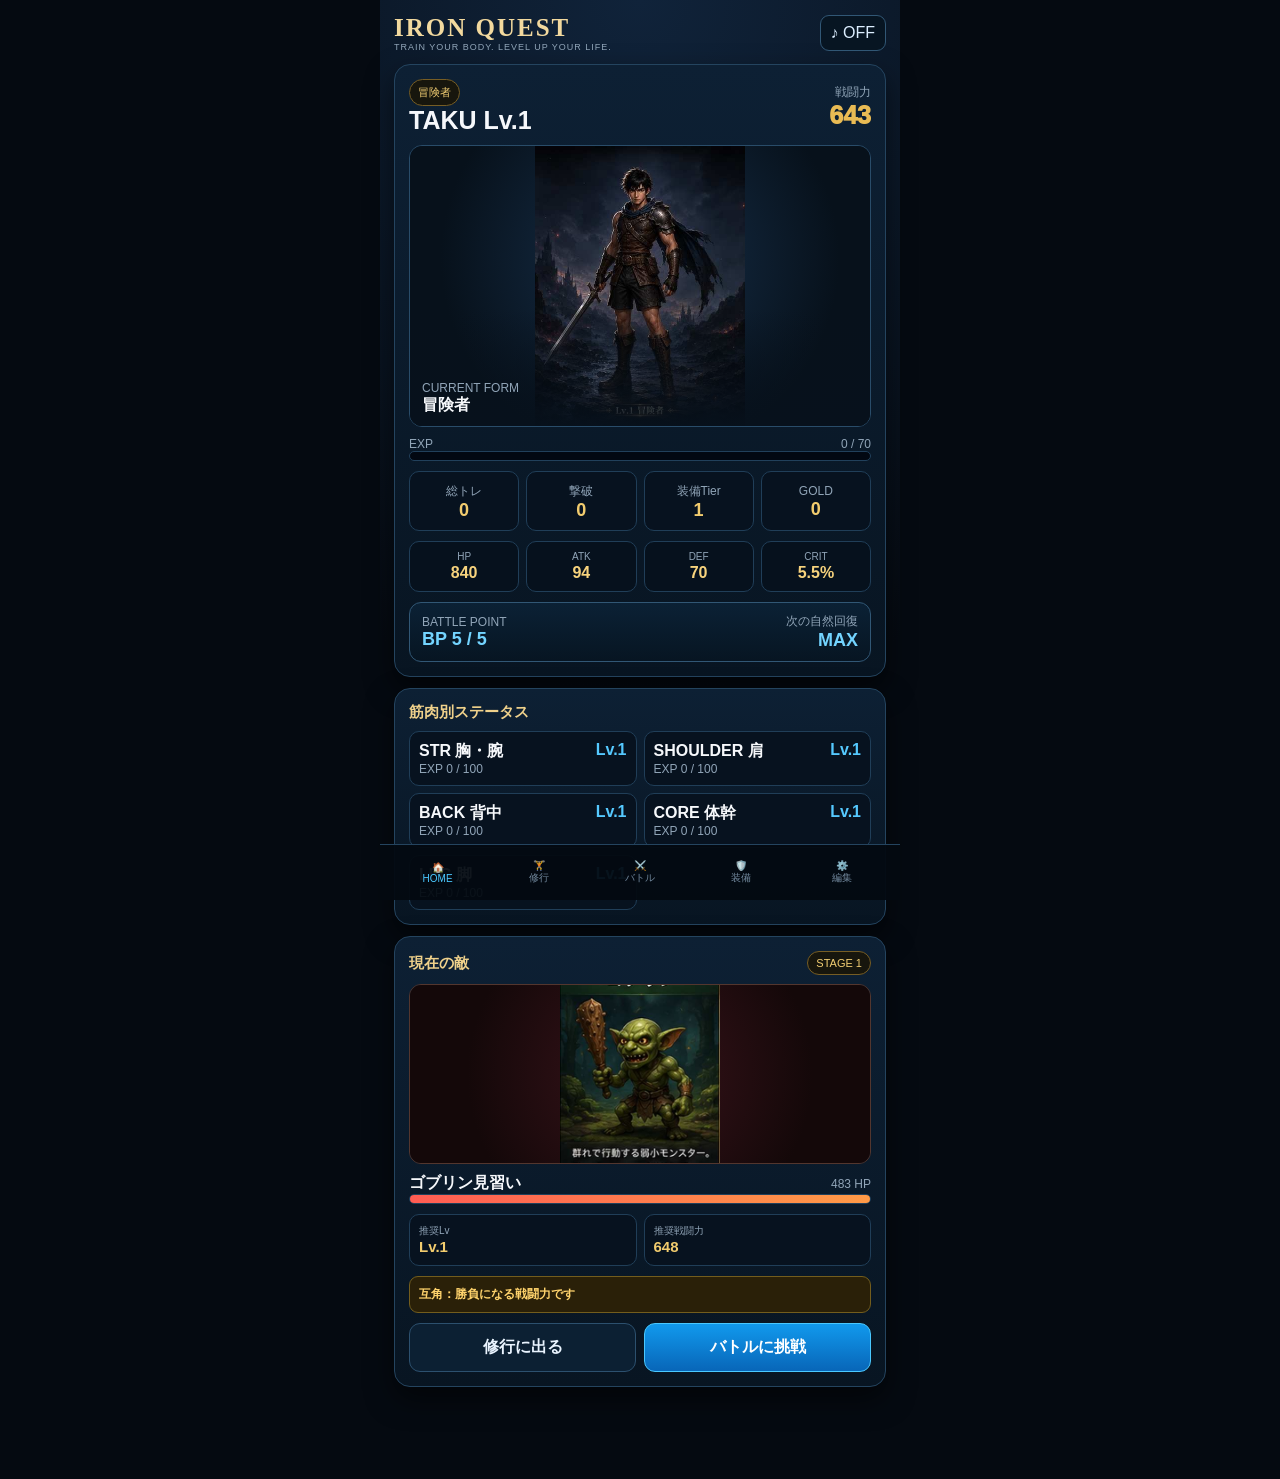
==== commit f949d0f9: "Add files via upload" ====
--- a/index.html
+++ b/index.html
@@ -1,4 +1,4 @@
-<!doctype html><html lang="ja"><head><meta charset="utf-8"><meta name="viewport" content="width=device-width,initial-scale=1,viewport-fit=cover"><meta name="theme-color" content="#050a11"><link rel="manifest" href="manifest.json"><link rel="apple-touch-icon" href="icon-192.png"><link rel="stylesheet" href="v7.css"><title>IRON QUEST</title></head><body><div id="toast" class="toast"></div>
+<!doctype html><html lang="ja"><head><meta charset="utf-8"><meta name="viewport" content="width=device-width,initial-scale=1,viewport-fit=cover"><meta name="theme-color" content="#050a11"><link rel="manifest" href="manifest.json"><link rel="apple-touch-icon" href="icon-192.png"><link rel="stylesheet" href="v7.css?v=82"><title>IRON QUEST</title></head><body><div id="toast" class="toast"></div>
 <div class="app">
 <header>
  <div><div class="logo">IRON QUEST</div><div class="tag">TRAIN YOUR BODY. LEVEL UP YOUR LIFE.</div></div>
@@ -36,9 +36,9 @@
 </section>
 
 <section id="train" class="page">
- <div class="card"><div class="row between"><div><div class="small">TODAY'S TRAINING</div><h2 style="margin:2px 0">今日の修行</h2></div><span class="badge" id="progressBadge">0%</span></div><div class="small">重量・回数は各セットで変更可能。変更値は次回にも引き継がれます。</div></div>
+ <div class="card"><div class="row between"><div><div class="small">TODAY'S TRAINING</div><h2 style="margin:2px 0">今日の修行</h2></div><span class="badge" id="progressBadge">0%</span></div><div class="small">1セット以上で修行を記録できます。チェックしたセットだけEXP・筋肉EXPに反映されます。</div></div>
  <div id="exerciseList" class="section"></div>
- <button class="primary" id="reviewBtn">トレーニング完了 → 記録確認</button>
+ <button class="primary" id="reviewBtn">実施したセットを記録 → 確認</button>
 </section>
 
 <section id="battle" class="page">
@@ -53,7 +53,7 @@
   <div id="battleRisk" class="risk good"></div>
   <div id="battleVsStats" class="note section"></div>
   <div style="height:10px"></div><button class="primary" id="challengeBtn">BP 1を使って挑戦</button>
-  <div class="shopNote">※ 1戦につきBP 1消費。撃破済みの敵にも再戦可能です。勝てば報酬、敗北すると所持GOLDの10%を失います。</div>
+  <div class="shopNote">※ 1戦につきBP 1消費。BPは8時間ごとに1回復。撃破済みの敵にも再戦可能です。勝てば報酬、敗北すると所持GOLDの10%を失います。</div>
  </div>
 </section>
 
@@ -61,11 +61,12 @@
  <div class="card"><div class="small">CHARACTER</div><h2 style="margin:2px 0">装備・進化</h2><div class="hero"><img id="gearImg" src="hero_lv1.jpg" alt="character"></div><div id="gearDesc"></div><div id="gearSummary" class="gearSummary"></div></div>
  <div class="card section"><div class="row between"><h3 style="margin:0">装備中</h3><span class="badge" id="gearTierBadge">Tier 1</span></div><div style="height:9px"></div><div id="equippedGrid" class="slotGrid"></div></div>
  <div class="card section"><h3>次の進化</h3><div id="evolutionText" class="note"></div></div>
+ <div class="card section inventoryCard"><div class="inventoryHead"><div><div class="small">INVENTORY</div><h3 style="margin:2px 0">所持装備</h3></div><div class="inventoryCount"><span id="inventoryCount">0個</span></div></div><div class="inventoryGuide">ドロップ装備はここから装備できます。同じ装備を2個以上持っている場合は合成で装備LvUP。不要な装備は売却してGOLDにできます。</div><div id="inventoryFilters" class="shopFilters inventoryFilters"></div><div id="inventoryList" class="inventoryList"></div></div>
  <div class="card section"><div class="shopHead"><div><div class="small">SHOP</div><h3 style="margin:2px 0">装備ショップ</h3></div><div class="shopGold">🪙 <span id="shopGoldText">0</span> G</div></div><div id="shopFilters" class="shopFilters"></div><div id="shopList" class="shopList"></div></div>
 </section>
 
 <section id="settings" class="page">
- <div class="card"><div class="small">TRAINING MENU</div><h2 style="margin:2px 0">メニュー編集</h2><div class="small">種目・重量・回数・セット・対象部位をいつでも変更。</div><div style="height:12px"></div><div id="menuEditor"></div><button class="secondary" id="addExercise">＋ 種目追加</button><div style="height:8px"></div><button class="primary" id="saveMenu">保存</button></div>
+ <div class="card"><div class="small">TRAINING MENU</div><h2 style="margin:2px 0">メニュー編集</h2><div class="small">種目・重量・回数・セット・対象部位をいつでも変更。右上の「☰ 長押しで移動」を押したまま上下に動かすと並び替えできます。</div><div style="height:12px"></div><div id="menuEditor"></div><button class="secondary" id="addExercise">＋ 種目追加</button><div style="height:8px"></div><button class="primary" id="saveMenu">保存</button></div>
  <div class="card section"><h3>履歴</h3><div id="history"></div></div>
  <div class="card section"><button class="danger" id="resetData">全データ初期化</button></div>
 </section>
@@ -152,4 +153,4 @@
     <div id="levelUnlock" class="levelUnlock">新たな力を獲得した</div>
     <button id="levelContinue" class="battleContinue">冒険を続ける</button>
   </div>
-</div><script src="v7.js"></script></body></html>+</div><script src="v7.js?v=82"></script></body></html>
--- a/v7.css
+++ b/v7.css
@@ -105,3 +105,27 @@
 /* ===== Battle Point / replay ===== */
 .bpPanel,.bpBattleBar{margin-top:10px;border:1px solid #315775;background:linear-gradient(180deg,#0b2135,#071522);border-radius:12px;padding:10px 12px;display:flex;justify-content:space-between;align-items:center}
 .bpPanel b,.bpBattleBar b{color:#73d4ff;font-size:18px}.enemySelector{display:grid;grid-template-columns:repeat(2,1fr);gap:7px;margin:7px 0 11px}.enemyPick{border:1px solid #284861;background:#071522;color:#d8e7f3;border-radius:10px;padding:9px;text-align:left}.enemyPick b{display:block;font-size:12px}.enemyPick span{font-size:10px;color:#8fa5b8}.enemyPick.active{border-color:#e3b754;box-shadow:0 0 0 1px #e3b75455 inset;background:#1a180e}.enemyPick.locked{opacity:.38}.enemyPick.cleared b:after{content:"  ✓";color:#68d69b}.primary:disabled{opacity:.45;filter:grayscale(.5);cursor:not-allowed}
+
+/* ===== v7.2 inventory / fusion / sell ===== */
+.inventoryHead{display:flex;justify-content:space-between;align-items:center;gap:10px}.inventoryCount{border:1px solid #315775;background:#071522;color:#73d4ff;border-radius:999px;padding:6px 10px;font-size:11px;font-weight:900}.inventoryGuide{margin-top:9px;padding:10px;border-radius:10px;background:#071522;border:1px solid #24445f;color:#9fb3c4;font-size:11px;line-height:1.55}.inventoryFilters{margin-top:10px}.inventoryList{display:grid;gap:8px}.inventoryItem{display:grid;grid-template-columns:54px 1fr;gap:10px;align-items:start;background:#071522;border:1px solid #24445f;border-radius:13px;padding:10px;position:relative;overflow:hidden}.inventoryItem.isNew{border-color:#c69535;box-shadow:0 0 0 1px #c6953540 inset}.inventoryItem.isNew:before{content:"";position:absolute;inset:0 auto auto 0;width:3px;height:100%;background:#e7b94f}.inventoryInfo{min-width:0}.inventoryNameRow{display:flex;align-items:center;gap:7px;min-width:0}.inventoryNameRow .itemName{font-size:14px;white-space:nowrap;overflow:hidden;text-overflow:ellipsis}.newBadge{flex:0 0 auto;border:1px solid #d9a93c;background:#2a2109;color:#ffd878;border-radius:999px;padding:2px 6px;font-size:9px;font-weight:1000;letter-spacing:.05em}.inventoryMeta{margin-top:4px;color:#8399ab;font-size:10px}.inventoryMeta span{color:#d9e5ee;font-weight:800}.inventoryActions{display:grid;grid-template-columns:1fr 1fr 1fr;gap:6px;margin-top:9px}.inventoryActions .miniBtn{min-width:0;padding:8px 4px}.inventoryActions .sellOwned{border-color:#66383c;background:#241014;color:#ffb0b6}.inventoryActions .sellOwned:disabled{border-color:#315775;background:#0b2032;color:#70879b}.copyMini{color:#86d7ff;font-size:9px;margin-top:3px}.emptyInventory{border:1px dashed #294d69;border-radius:11px;padding:18px 12px;text-align:center;color:#7f94a7;font-size:11px}.slotCard .itemName{line-height:1.25}
+@media(max-width:390px){.inventoryActions{grid-template-columns:1fr 1fr}.inventoryActions .sellOwned{grid-column:1/-1}.inventoryItem{grid-template-columns:48px 1fr}.inventoryItem .itemArt{width:46px;height:46px}}
+
+/* v7.3 training-menu reorder */
+.editorItem{position:relative;border:1px solid rgba(64,116,151,.45);background:rgba(4,15,25,.55);border-radius:14px;padding:10px 10px 2px;margin-bottom:10px;transition:transform .16s ease,box-shadow .16s ease,border-color .16s ease,opacity .16s ease}
+.editorItemTop{display:flex;justify-content:flex-end;margin:-2px 0 7px}
+.dragHandle{display:inline-flex;align-items:center;gap:7px;border:1px solid #315b77;background:#071725;color:#9fb7c8;border-radius:10px;padding:7px 10px;font-size:12px;font-weight:800;letter-spacing:.02em;touch-action:none;-webkit-user-select:none;user-select:none;-webkit-touch-callout:none}
+.dragHandle .dragDots{font-size:18px;line-height:1;color:#e6c86d}
+.editorItem.dragging{z-index:20;opacity:.9;transform:scale(1.02);border-color:#e1bd50;box-shadow:0 12px 30px rgba(0,0,0,.45),0 0 0 2px rgba(225,189,80,.18)}
+.editorItem.dropBefore:before,.editorItem.dropAfter:after{content:"";position:absolute;left:6px;right:6px;height:3px;border-radius:3px;background:#e1bd50;box-shadow:0 0 10px rgba(225,189,80,.75)}
+.editorItem.dropBefore:before{top:-7px}.editorItem.dropAfter:after{bottom:-7px}
+body.reorderingMenu{overflow:hidden;overscroll-behavior:none}
+@media(max-width:480px){.editor{grid-template-columns:1.45fr .65fr .65fr .55fr}.dragHandle{padding:8px 10px}}
+
+/* v7.4 mobile-safe training reorder */
+.editorItem.draggingSource{opacity:.28;transform:scale(.99);border-color:#e1bd50!important;box-shadow:inset 0 0 0 1px rgba(225,189,80,.35)}
+.editorDragGhost{position:fixed;z-index:99999;width:min(88vw,620px);pointer-events:none;opacity:.96;transform:scale(.985);border:1px solid #e1bd50;border-radius:14px;background:#071725;box-shadow:0 18px 50px rgba(0,0,0,.55),0 0 0 1px rgba(225,189,80,.28);padding:12px;max-height:180px;overflow:hidden}
+.editorDragGhost .editorItemTop{margin-bottom:8px}.editorDragGhost .dragHandle{border-color:#e1bd50;color:#f3d979}.editorDragGhost .del{display:none}
+body.reorderingMenu,body.reorderingMenu *{-webkit-user-select:none!important;user-select:none!important}
+body.reorderingMenu .tabs{pointer-events:none}
+
+/* v8.2 progression: 25 enemy stages / 12 image kinds / 15 hero forms */
